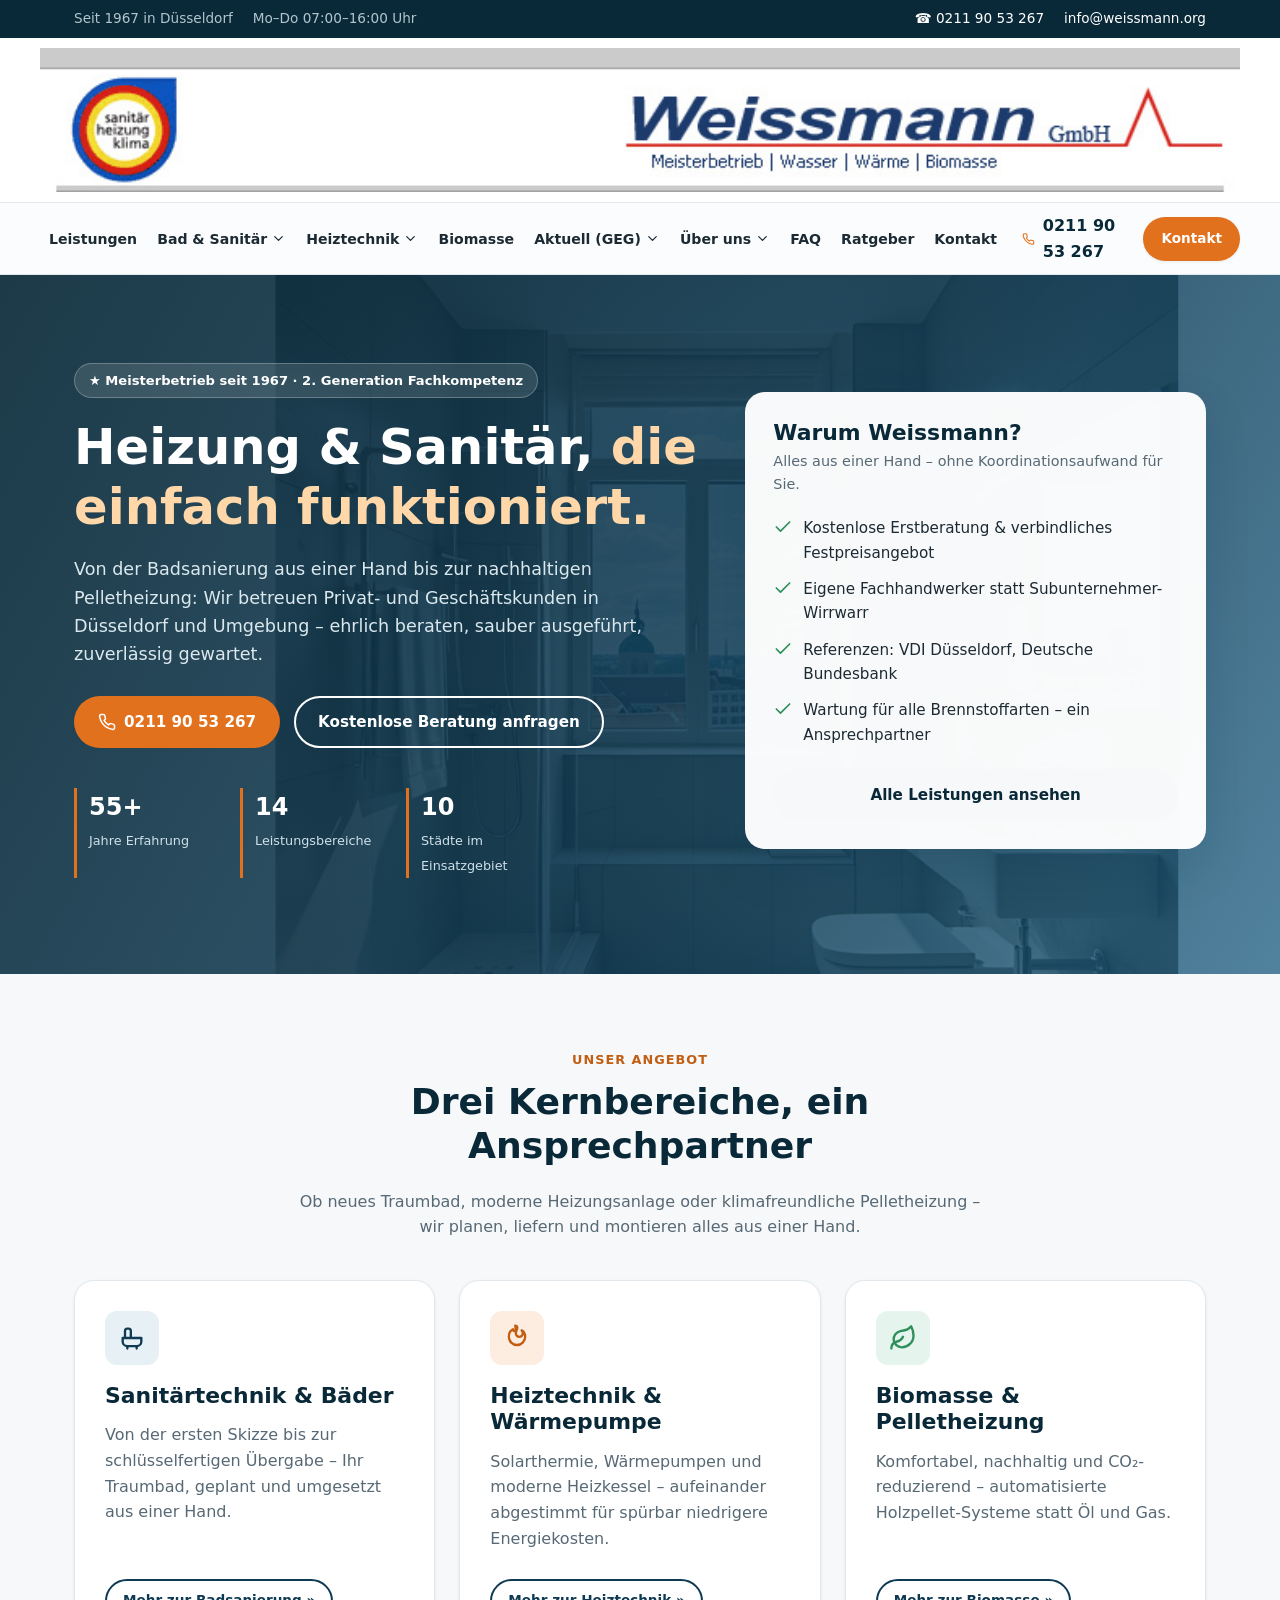
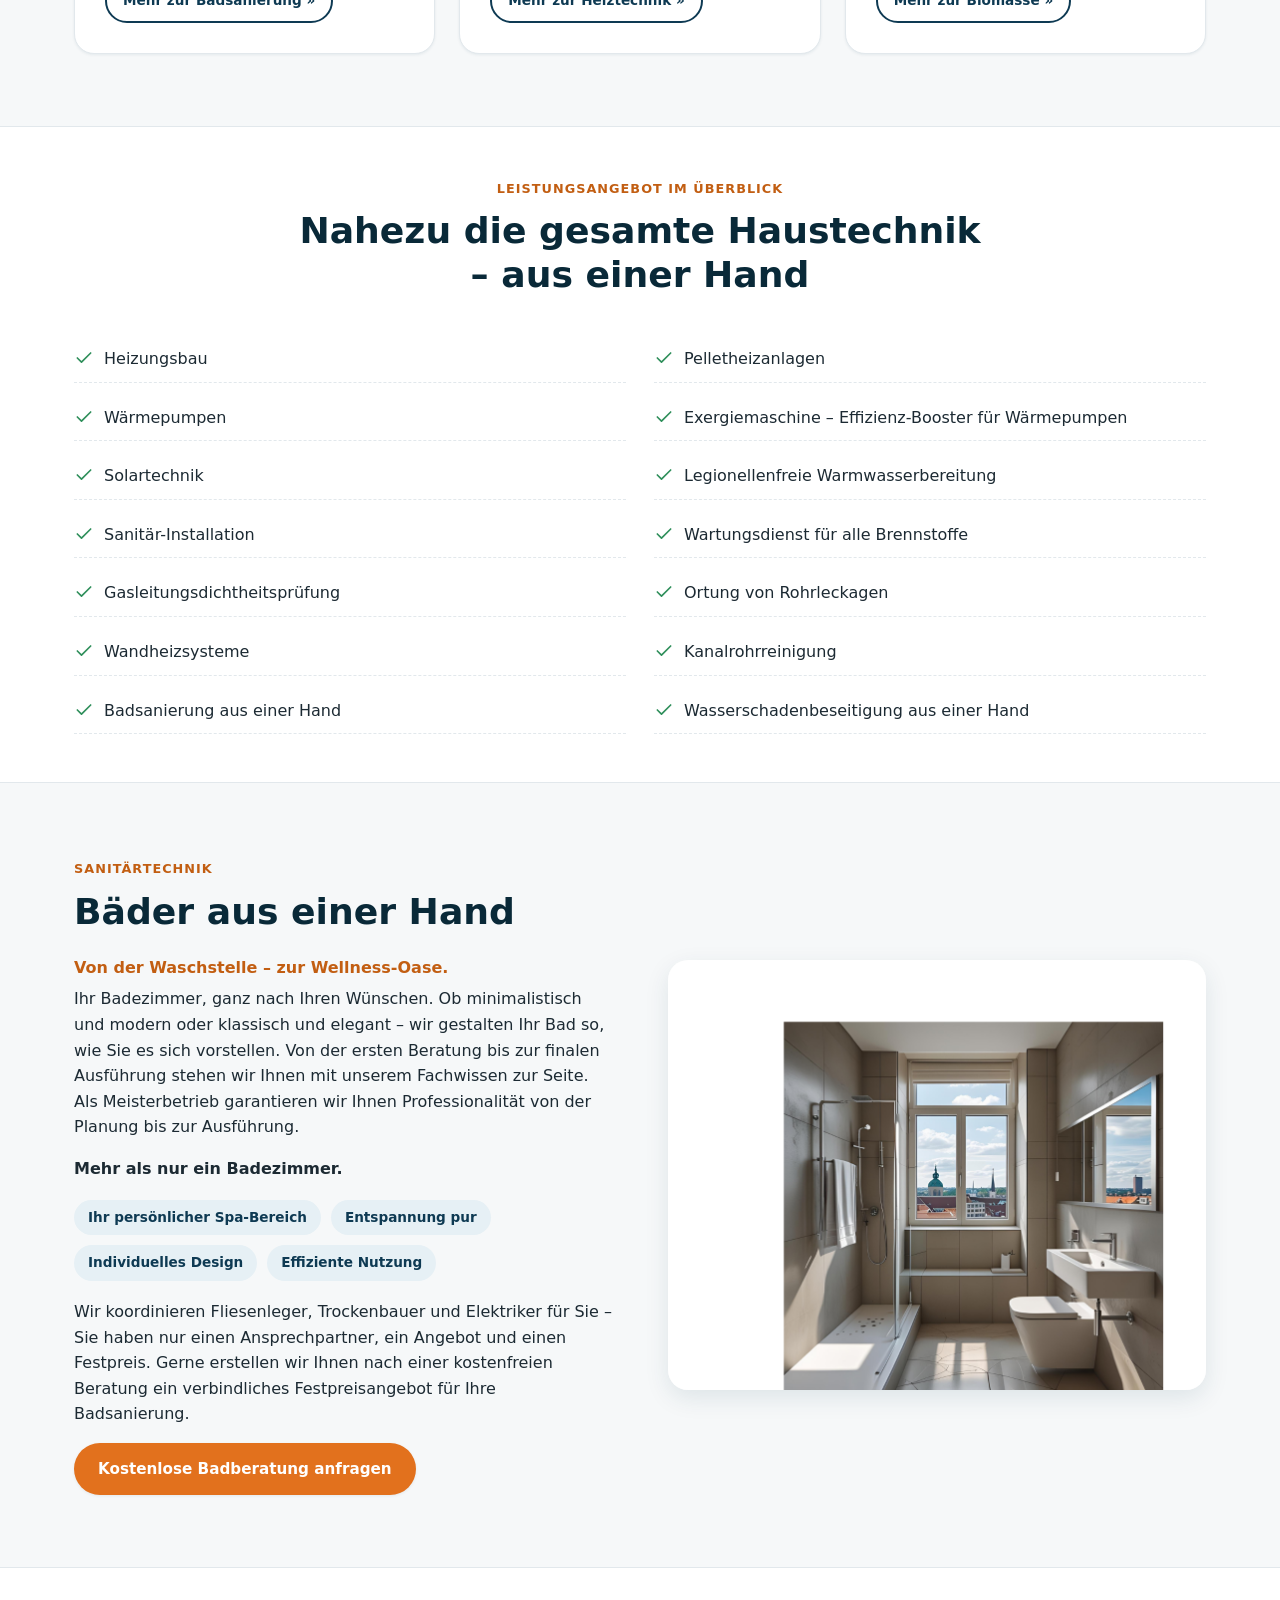
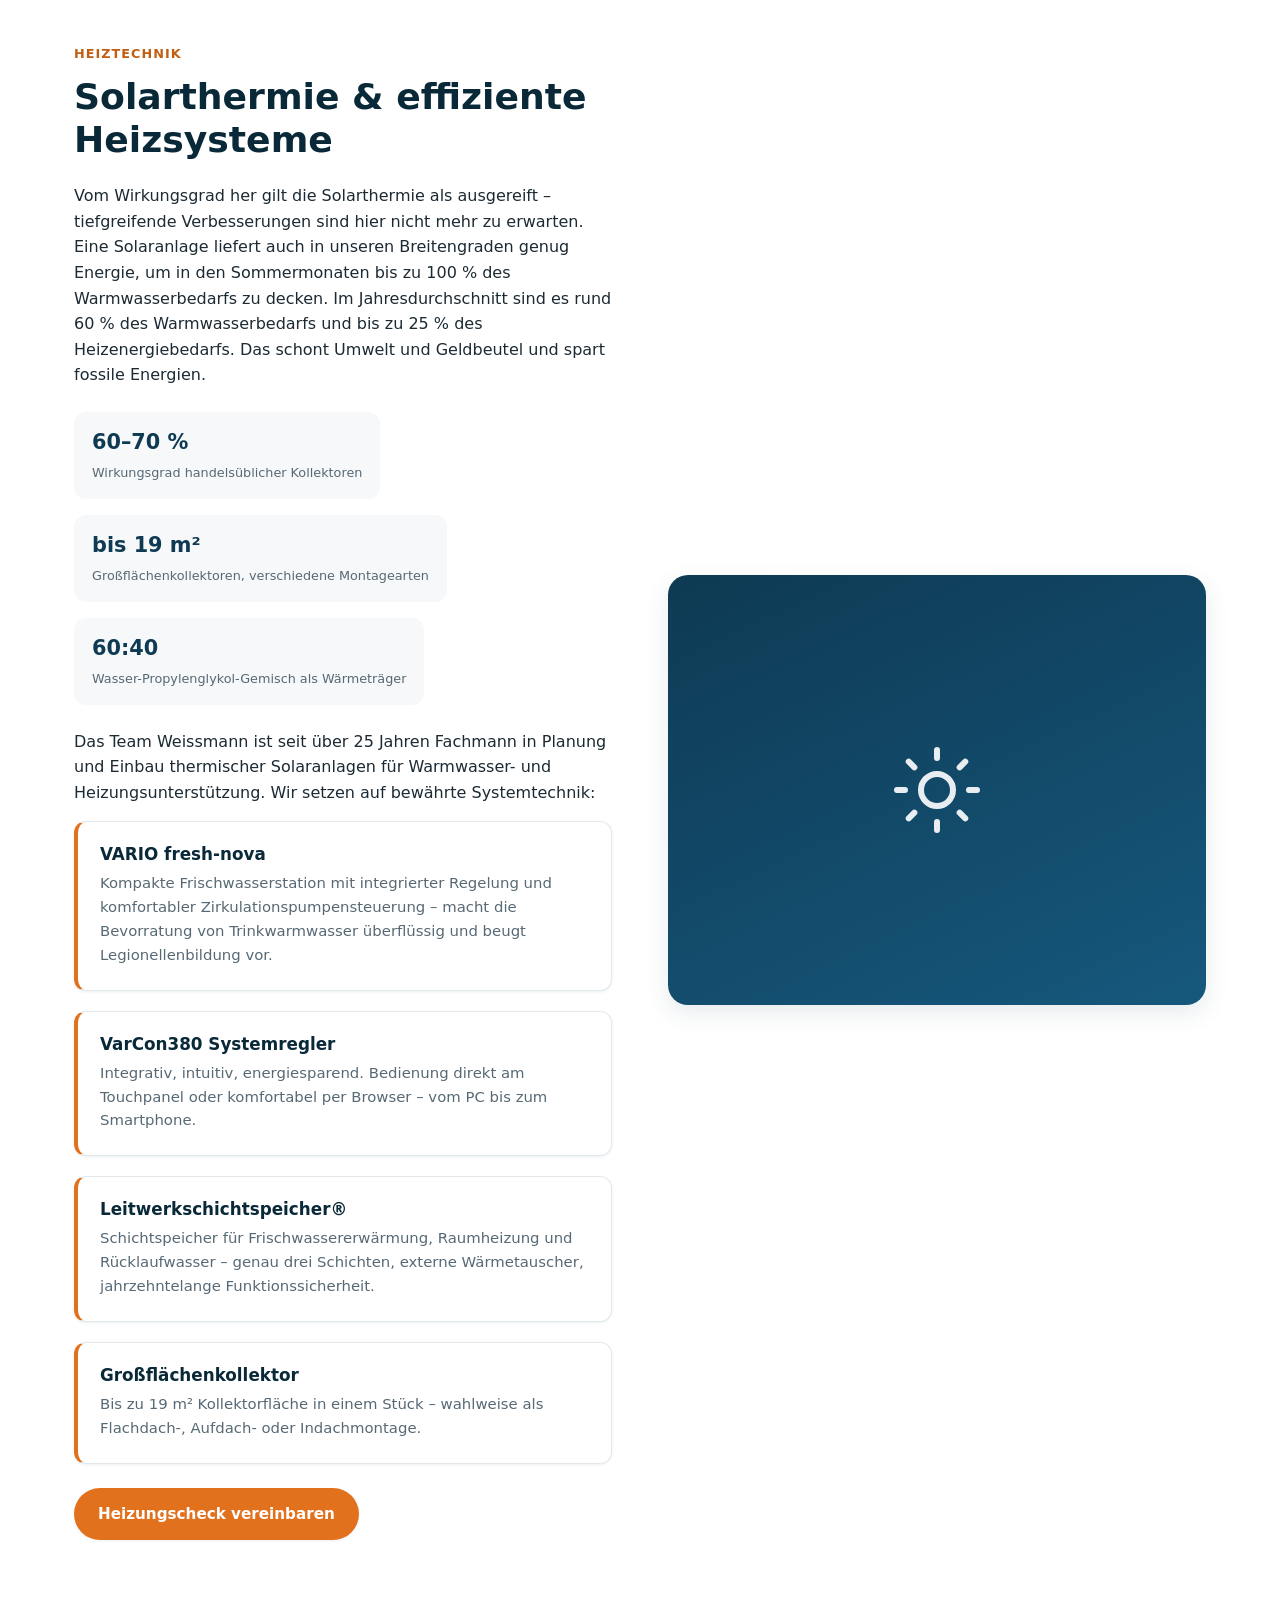
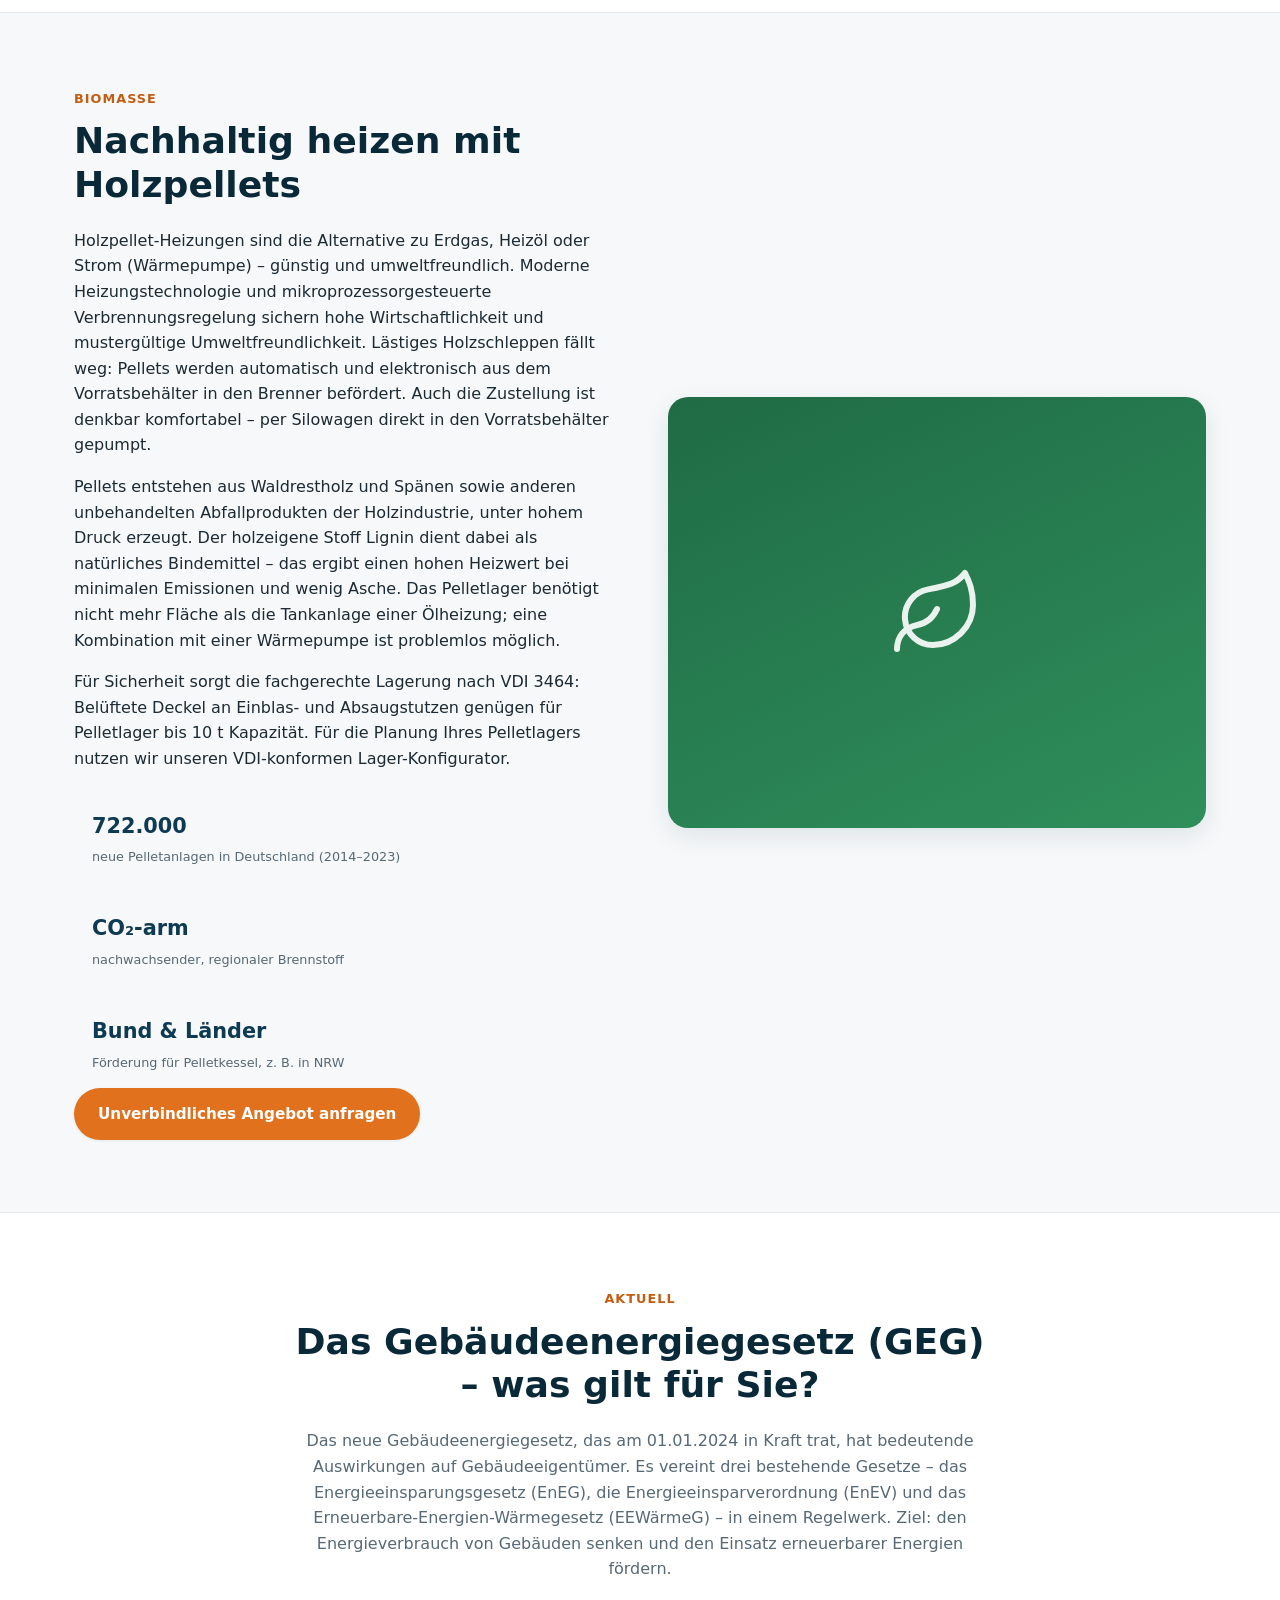
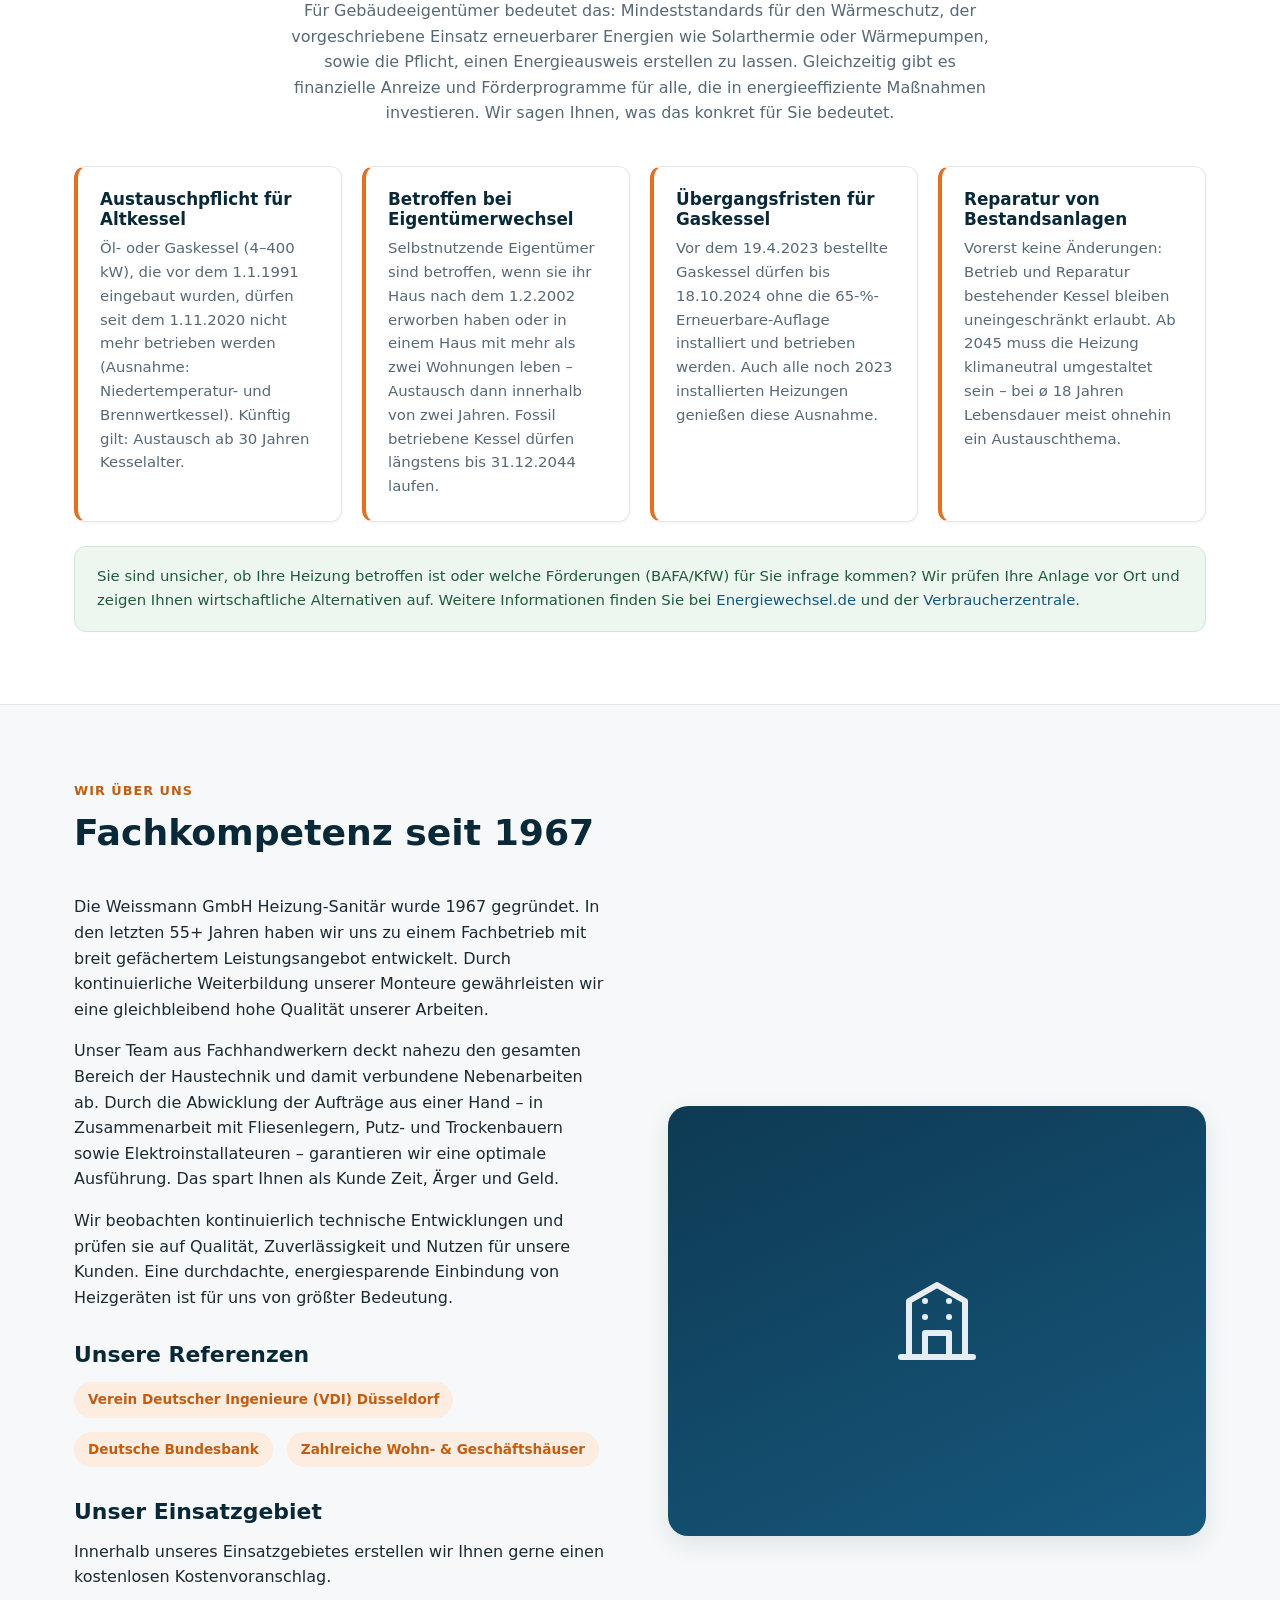
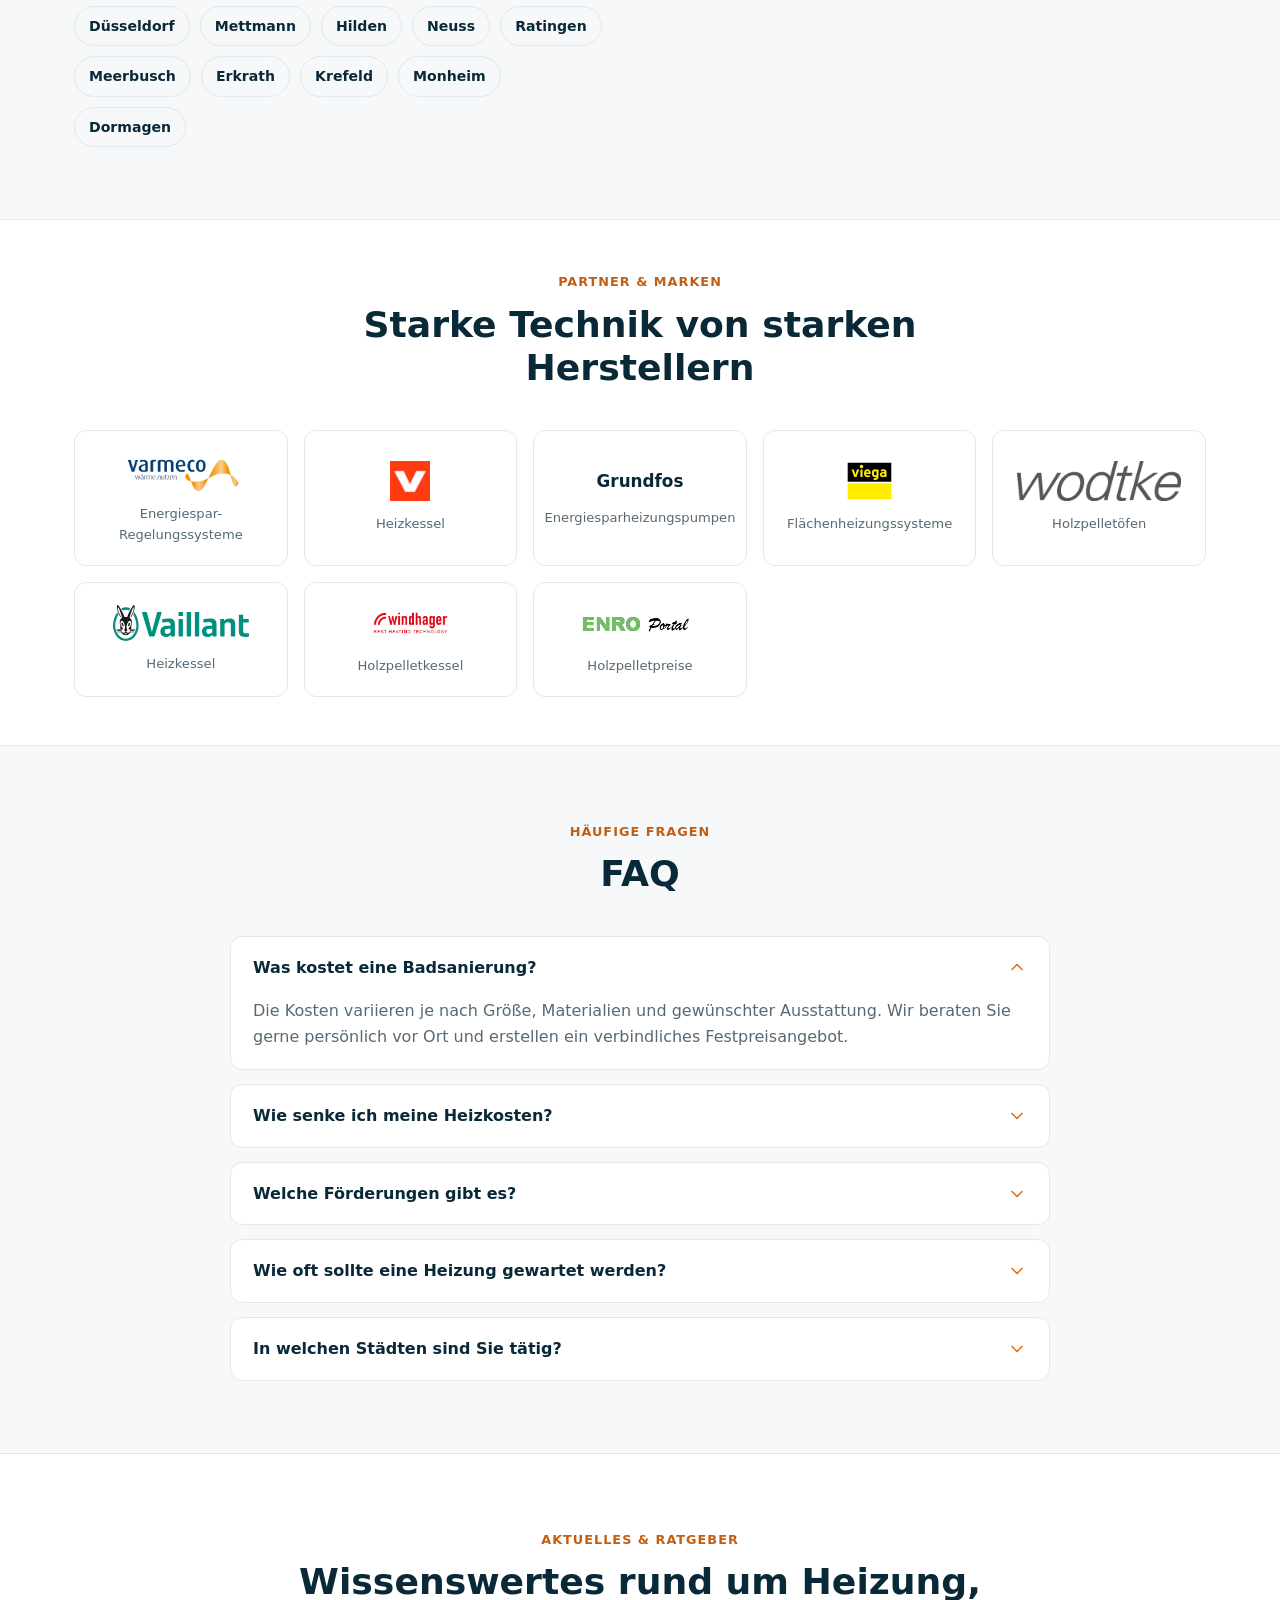
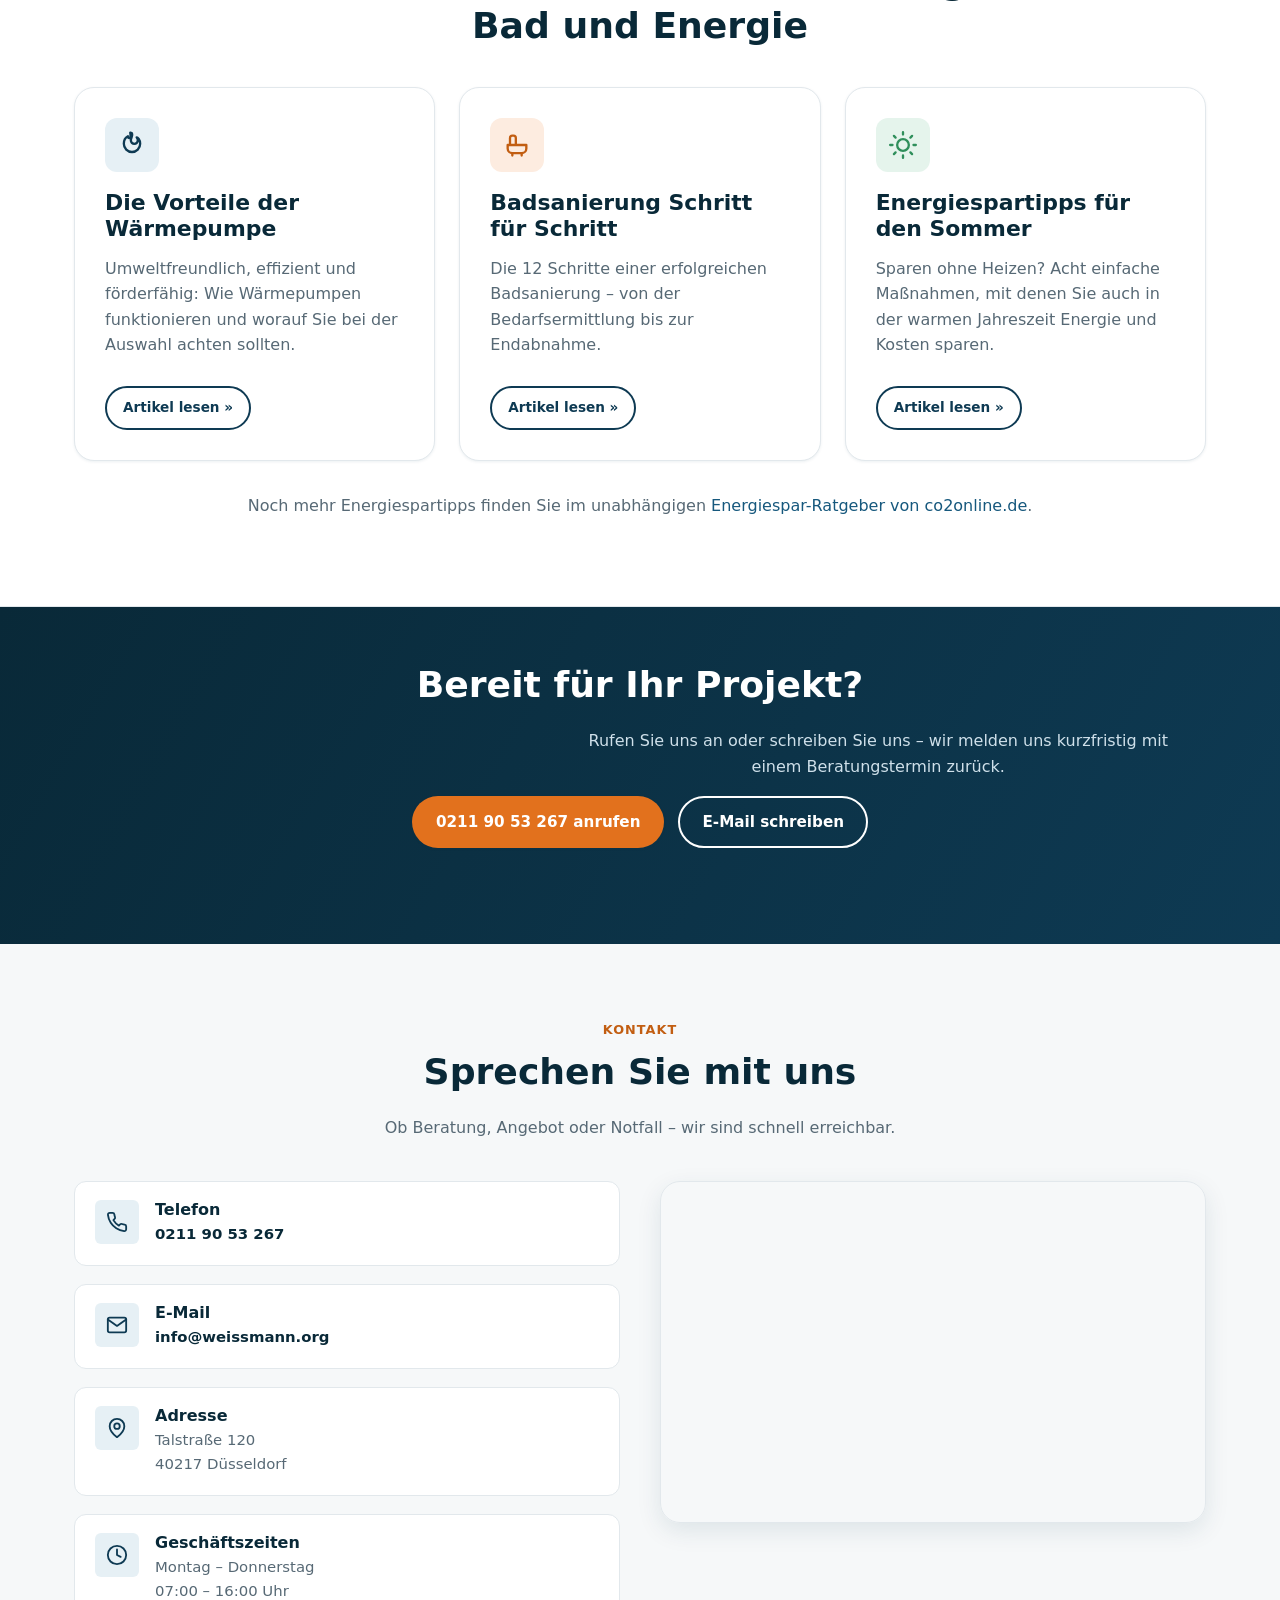
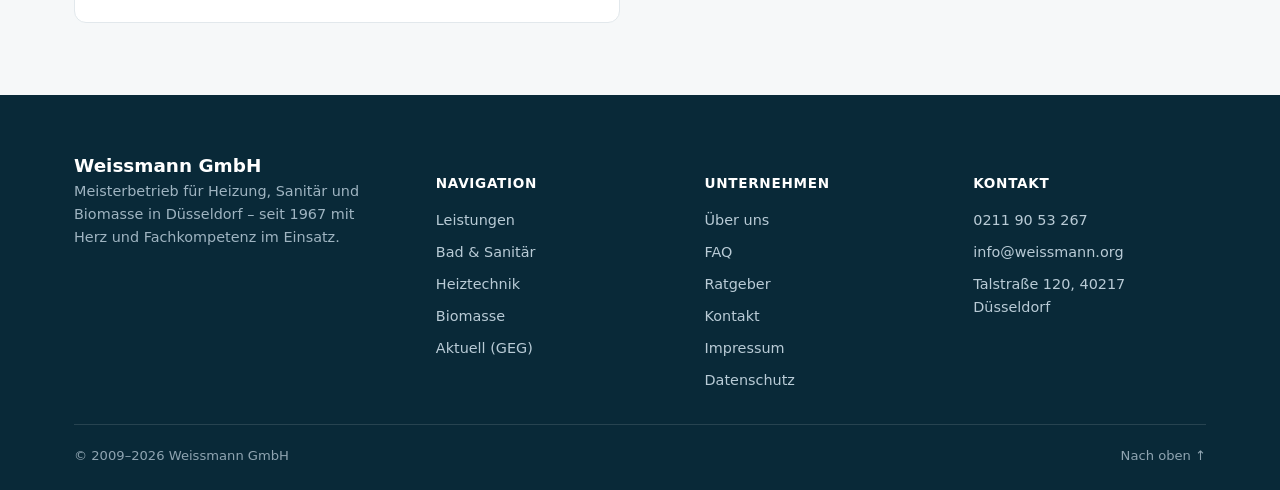
==== index.html @ b6420023 "Initial commit: modernized Weissmann GmbH website Rebuilt site with responsive design, dropdown navi" ====
<!DOCTYPE html>
<html lang="de">
<head>
<meta charset="UTF-8" />
<meta name="viewport" content="width=device-width, initial-scale=1.0" />
<title>Weissmann GmbH – Heizung, Sanitär & Biomasse in Düsseldorf | seit 1967</title>
<meta name="description" content="Weissmann GmbH: Meisterbetrieb für Heizungstechnik, Badsanierung und Pelletheizungen in Düsseldorf, Mettmann, Hilden, Neuss, Ratingen und Meerbusch. Seit 1967 – Festpreise, kostenlose Beratung." />
<meta name="keywords" content="Badsanierung, Sanitär, Heizung, Holzpellet, Wärmepumpe, Wartung, Düsseldorf, Mettmann, Neuss, Ratingen, Hilden, Meerbusch" />
<meta name="robots" content="index, follow" />
<link rel="canonical" href="https://www.weissmann-gmbh.de/" />
<link rel="icon" href="images/favicon.svg" type="image/svg+xml" />
<link rel="stylesheet" href="css/style.css" />

<meta property="og:type" content="website" />
<meta property="og:title" content="Weissmann GmbH – Heizung, Sanitär & Biomasse in Düsseldorf" />
<meta property="og:description" content="Meisterbetrieb für Heizung, Sanitär und Pelletheizungen. Seit 1967 in Düsseldorf und Umgebung." />

<script type="application/ld+json">
{
  "@context": "https://schema.org",
  "@type": "HVACBusiness",
  "name": "Weissmann GmbH",
  "image": "https://www.weissmann-gmbh.de/images/bad-dusche.png",
  "telephone": "+49-211-9053267",
  "email": "info@weissmann.org",
  "foundingDate": "1967",
  "address": {
    "@type": "PostalAddress",
    "streetAddress": "Talstraße 120",
    "postalCode": "40217",
    "addressLocality": "Düsseldorf",
    "addressCountry": "DE"
  },
  "areaServed": ["Düsseldorf", "Mettmann", "Hilden", "Neuss", "Ratingen", "Meerbusch", "Erkrath", "Krefeld", "Monheim", "Dormagen"],
  "openingHoursSpecification": {
    "@type": "OpeningHoursSpecification",
    "dayOfWeek": ["Monday", "Tuesday", "Wednesday", "Thursday"],
    "opens": "07:00",
    "closes": "16:00"
  },
  "url": "https://www.weissmann-gmbh.de/"
}
</script>
</head>
<body>
<a class="skip-link" href="#main-content">Zum Inhalt springen</a>

<!-- Top utility bar -->
<div class="topbar">
  <div class="container">
    <div class="topbar__links">
      <span>Seit 1967 in Düsseldorf</span>
      <span>Mo–Do 07:00–16:00 Uhr</span>
    </div>
    <div class="topbar__links">
      <a href="tel:+492119053267">☎ 0211 90 53 267</a>
      <a href="mailto:info@weissmann.org">info@weissmann.org</a>
    </div>
  </div>
</div>

<!-- Header -->
<div class="site-header-wrap">
  <header class="site-header">
    <div class="container site-header__logo-row">
      <a href="#main-content" class="brand" aria-label="Weissmann GmbH – Startseite">
        <img class="brand__logo" src="images/logo-original.jpg" width="739" height="89" alt="Weissmann GmbH – Meisterbetrieb | Wasser | Wärme | Biomasse" />
      </a>
    </div>
  </header>

  <div class="subnav">
    <div class="container subnav__inner">
      <nav class="main-nav" id="mainNav" aria-label="Hauptnavigation">
        <div class="main-nav__close">
          <button type="button" id="navClose" aria-label="Menü schließen">
            <svg viewBox="0 0 24 24" fill="none" stroke="currentColor" stroke-width="2" stroke-linecap="round"><path d="M18 6 6 18M6 6l12 12"/></svg>
          </button>
        </div>
        <ul>
          <li><a href="#leistungen">Leistungen</a></li>

          <li class="has-dropdown">
            <button type="button" class="nav-parent" aria-expanded="false">
              Bad &amp; Sanitär
              <svg viewBox="0 0 24 24" fill="none" stroke="currentColor" stroke-width="2" stroke-linecap="round" stroke-linejoin="round"><path d="m6 9 6 6 6-6"/></svg>
            </button>
            <ul class="dropdown">
              <li><a href="#bad">Bäder aus einer Hand</a></li>
              <li><a href="ratgeber-badsanierung.html">Anleitung Sanierung</a></li>
              <li><a href="ratgeber-trinkwasserguete.html">Trinkwassergüte</a></li>
              <li><a href="ratgeber-frischwassertechnik.html">Frischwassertechnik</a></li>
            </ul>
          </li>

          <li class="has-dropdown">
            <button type="button" class="nav-parent" aria-expanded="false">
              Heiztechnik
              <svg viewBox="0 0 24 24" fill="none" stroke="currentColor" stroke-width="2" stroke-linecap="round" stroke-linejoin="round"><path d="m6 9 6 6 6-6"/></svg>
            </button>
            <ul class="dropdown">
              <li><a href="#heiztechnik">Solarthermie &amp; Heizsysteme</a></li>
              <li><a href="ratgeber-technikinformation.html">Technikinformation</a></li>
              <li><a href="ratgeber-brennwert.html">Brennwert</a></li>
              <li><a href="ratgeber-waermepumpe.html">Wärmepumpe</a></li>
              <li><a href="ratgeber-exergiemaschine.html">Exergiemaschine</a></li>
              <li><a href="ratgeber-energiesparinfos.html">Energiespar-Informationen</a></li>
              <li><a href="ratgeber-sommer.html">Sparen im Sommer</a></li>
              <li><a href="ratgeber-referenzanlagen.html">Referenzanlagen</a></li>
              <li><a href="ratgeber-wartung.html">Wartung</a></li>
              <li><a href="ratgeber-raumregelung.html">Raum-Regelung</a></li>
            </ul>
          </li>

          <li><a href="#biomasse">Biomasse</a></li>

          <li class="has-dropdown">
            <button type="button" class="nav-parent" aria-expanded="false">
              Aktuell (GEG)
              <svg viewBox="0 0 24 24" fill="none" stroke="currentColor" stroke-width="2" stroke-linecap="round" stroke-linejoin="round"><path d="m6 9 6 6 6-6"/></svg>
            </button>
            <ul class="dropdown">
              <li><a href="#aktuell">Gebäudeenergiegesetz</a></li>
              <li><a href="ratgeber-sommer.html">Energiesparen im Sommer</a></li>
            </ul>
          </li>

          <li class="has-dropdown">
            <button type="button" class="nav-parent" aria-expanded="false">
              Über uns
              <svg viewBox="0 0 24 24" fill="none" stroke="currentColor" stroke-width="2" stroke-linecap="round" stroke-linejoin="round"><path d="m6 9 6 6 6-6"/></svg>
            </button>
            <ul class="dropdown">
              <li><a href="#ueber-uns">Unsere Firmenhistorie</a></li>
              <li><a href="#einsatzgebiet">Einsatzgebiet</a></li>
            </ul>
          </li>

          <li><a href="#faq">FAQ</a></li>
          <li><a href="#ratgeber">Ratgeber</a></li>
          <li><a href="#kontakt">Kontakt</a></li>
        </ul>
        <div class="main-nav__cta">
          <a href="tel:+492119053267" class="btn btn--accent btn--block">Jetzt anrufen</a>
          <a href="#kontakt" class="btn btn--outline btn--block">Kontakt aufnehmen</a>
        </div>
      </nav>

      <div class="header-actions">
        <a class="header-phone" href="tel:+492119053267">
          <svg viewBox="0 0 24 24" fill="none" stroke="currentColor" stroke-width="2" stroke-linecap="round" stroke-linejoin="round"><path d="M22 16.92v3a2 2 0 0 1-2.18 2 19.79 19.79 0 0 1-8.63-3.07 19.5 19.5 0 0 1-6-6 19.79 19.79 0 0 1-3.07-8.67A2 2 0 0 1 4.11 2h3a2 2 0 0 1 2 1.72c.127.96.362 1.903.7 2.81a2 2 0 0 1-.45 2.11L8.09 9.91a16 16 0 0 0 6 6l1.27-1.27a2 2 0 0 1 2.11-.45c.907.338 1.85.573 2.81.7A2 2 0 0 1 22 16.92z"/></svg>
          <span>0211 90 53 267</span>
        </a>
        <a href="#kontakt" class="btn btn--accent btn--sm">Kontakt</a>
        <button class="nav-toggle" id="navToggle" aria-label="Menü öffnen" aria-expanded="false" aria-controls="mainNav">
          <svg viewBox="0 0 24 24" fill="none" stroke="currentColor" stroke-width="2" stroke-linecap="round"><path d="M3 6h18M3 12h18M3 18h18"/></svg>
        </button>
      </div>
    </div>
  </div>
</div>

<div class="nav-scrim" id="navScrim"></div>

<main id="main-content">

  <!-- HERO -->
  <section class="hero">
    <div class="container">
      <div>
        <span class="hero__badge">★ Meisterbetrieb seit 1967 · 2. Generation Fachkompetenz</span>
        <h1>Heizung &amp; Sanitär, <span>die einfach funktioniert.</span></h1>
        <p class="lead">Von der Badsanierung aus einer Hand bis zur nachhaltigen Pelletheizung: Wir betreuen Privat- und Geschäftskunden in Düsseldorf und Umgebung – ehrlich beraten, sauber ausgeführt, zuverlässig gewartet.</p>
        <div class="hero__actions">
          <a href="tel:+492119053267" class="btn btn--accent">
            <svg viewBox="0 0 24 24" fill="none" stroke="currentColor" stroke-width="2" stroke-linecap="round" stroke-linejoin="round"><path d="M22 16.92v3a2 2 0 0 1-2.18 2 19.79 19.79 0 0 1-8.63-3.07 19.5 19.5 0 0 1-6-6 19.79 19.79 0 0 1-3.07-8.67A2 2 0 0 1 4.11 2h3a2 2 0 0 1 2 1.72c.127.96.362 1.903.7 2.81a2 2 0 0 1-.45 2.11L8.09 9.91a16 16 0 0 0 6 6l1.27-1.27a2 2 0 0 1 2.11-.45c.907.338 1.85.573 2.81.7A2 2 0 0 1 22 16.92z"/></svg>
            0211 90 53 267
          </a>
          <a href="#kontakt" class="btn btn--outline" style="border-color:#fff;color:#fff;">Kostenlose Beratung anfragen</a>
        </div>
        <div class="hero__stats">
          <div><strong>55+</strong><span>Jahre Erfahrung</span></div>
          <div><strong>14</strong><span>Leistungsbereiche</span></div>
          <div><strong>10</strong><span>Städte im Einsatzgebiet</span></div>
        </div>
      </div>

      <div class="hero__card">
        <h3>Warum Weissmann?</h3>
        <p class="muted">Alles aus einer Hand – ohne Koordinationsaufwand für Sie.</p>
        <ul>
          <li>
            <svg viewBox="0 0 24 24" fill="none" stroke="currentColor" stroke-width="2" stroke-linecap="round" stroke-linejoin="round"><path d="M20 6 9 17l-5-5"/></svg>
            Kostenlose Erstberatung &amp; verbindliches Festpreisangebot
          </li>
          <li>
            <svg viewBox="0 0 24 24" fill="none" stroke="currentColor" stroke-width="2" stroke-linecap="round" stroke-linejoin="round"><path d="M20 6 9 17l-5-5"/></svg>
            Eigene Fachhandwerker statt Subunternehmer-Wirrwarr
          </li>
          <li>
            <svg viewBox="0 0 24 24" fill="none" stroke="currentColor" stroke-width="2" stroke-linecap="round" stroke-linejoin="round"><path d="M20 6 9 17l-5-5"/></svg>
            Referenzen: VDI Düsseldorf, Deutsche Bundesbank
          </li>
          <li>
            <svg viewBox="0 0 24 24" fill="none" stroke="currentColor" stroke-width="2" stroke-linecap="round" stroke-linejoin="round"><path d="M20 6 9 17l-5-5"/></svg>
            Wartung für alle Brennstoffarten – ein Ansprechpartner
          </li>
        </ul>
        <a href="#leistungen" class="btn btn--ghost btn--block">Alle Leistungen ansehen</a>
      </div>
    </div>
  </section>

  <!-- LEISTUNGEN -->
  <section id="leistungen" class="section">
    <div class="container">
      <div class="section-head center">
        <span class="eyebrow">Unser Angebot</span>
        <h2>Drei Kernbereiche, ein Ansprechpartner</h2>
        <p>Ob neues Traumbad, moderne Heizungsanlage oder klimafreundliche Pelletheizung – wir planen, liefern und montieren alles aus einer Hand.</p>
      </div>

      <div class="cards-3">
        <article class="service-card blue">
          <div class="service-card__icon">
            <svg viewBox="0 0 24 24" fill="none" stroke="currentColor" stroke-width="2" stroke-linecap="round" stroke-linejoin="round"><path d="M4 12h16M6 12V6a2 2 0 0 1 2-2h1a2 2 0 0 1 2 2v6M4 12v3a4 4 0 0 0 4 4h8a4 4 0 0 0 4-4v-3"/><path d="M8 19v2M16 19v2"/></svg>
          </div>
          <h3>Sanitärtechnik &amp; Bäder</h3>
          <p>Von der ersten Skizze bis zur schlüsselfertigen Übergabe – Ihr Traumbad, geplant und umgesetzt aus einer Hand.</p>
          <a href="#bad" class="btn btn--outline btn--sm">Mehr zur Badsanierung »</a>
        </article>

        <article class="service-card orange">
          <div class="service-card__icon">
            <svg viewBox="0 0 24 24" fill="none" stroke="currentColor" stroke-width="2" stroke-linecap="round" stroke-linejoin="round"><path d="M12 2c1 2.5-1 3.5-1 6a3 3 0 0 0 6 0c0-1-.5-2-1-2.5.8 0 3 1.5 3 5.5a7 7 0 1 1-14 0c0-4 2.5-6 3.5-6.5-.3.8 0 1.5 1 1.5 1.5 0 1.5-2 1-4.5.6.1 1.1.3 1.5.5z"/></svg>
          </div>
          <h3>Heiztechnik &amp; Wärmepumpe</h3>
          <p>Solarthermie, Wärmepumpen und moderne Heizkessel – aufeinander abgestimmt für spürbar niedrigere Energiekosten.</p>
          <a href="#heiztechnik" class="btn btn--outline btn--sm">Mehr zur Heiztechnik »</a>
        </article>

        <article class="service-card green">
          <div class="service-card__icon">
            <svg viewBox="0 0 24 24" fill="none" stroke="currentColor" stroke-width="2" stroke-linecap="round" stroke-linejoin="round"><path d="M11 20A7 7 0 0 1 9.8 6.1C15.5 5 17 4.48 19 2c1 2 2 4.18 2 8 0 5.5-4.78 10-10 10Z"/><path d="M2 21c0-3 1.85-5.36 5.08-6C9.5 14.52 11 13.24 12 11"/></svg>
          </div>
          <h3>Biomasse &amp; Pelletheizung</h3>
          <p>Komfortabel, nachhaltig und CO₂-reduzierend – automatisierte Holzpellet-Systeme statt Öl und Gas.</p>
          <a href="#biomasse" class="btn btn--outline btn--sm">Mehr zur Biomasse »</a>
        </article>
      </div>
    </div>
  </section>

  <!-- LEISTUNGSANGEBOT LISTE -->
  <section class="section section--muted section--tight">
    <div class="container">
      <div class="section-head center">
        <span class="eyebrow">Leistungsangebot im Überblick</span>
        <h2>Nahezu die gesamte Haustechnik – aus einer Hand</h2>
      </div>
      <ul class="checklist">
        <li><svg viewBox="0 0 24 24" fill="none" stroke="currentColor" stroke-width="2" stroke-linecap="round" stroke-linejoin="round"><path d="M20 6 9 17l-5-5"/></svg>Heizungsbau</li>
        <li><svg viewBox="0 0 24 24" fill="none" stroke="currentColor" stroke-width="2" stroke-linecap="round" stroke-linejoin="round"><path d="M20 6 9 17l-5-5"/></svg>Pelletheizanlagen</li>
        <li><svg viewBox="0 0 24 24" fill="none" stroke="currentColor" stroke-width="2" stroke-linecap="round" stroke-linejoin="round"><path d="M20 6 9 17l-5-5"/></svg>Wärmepumpen</li>
        <li><svg viewBox="0 0 24 24" fill="none" stroke="currentColor" stroke-width="2" stroke-linecap="round" stroke-linejoin="round"><path d="M20 6 9 17l-5-5"/></svg>Exergiemaschine – Effizienz-Booster für Wärmepumpen</li>
        <li><svg viewBox="0 0 24 24" fill="none" stroke="currentColor" stroke-width="2" stroke-linecap="round" stroke-linejoin="round"><path d="M20 6 9 17l-5-5"/></svg>Solartechnik</li>
        <li><svg viewBox="0 0 24 24" fill="none" stroke="currentColor" stroke-width="2" stroke-linecap="round" stroke-linejoin="round"><path d="M20 6 9 17l-5-5"/></svg>Legionellenfreie Warmwasserbereitung</li>
        <li><svg viewBox="0 0 24 24" fill="none" stroke="currentColor" stroke-width="2" stroke-linecap="round" stroke-linejoin="round"><path d="M20 6 9 17l-5-5"/></svg>Sanitär-Installation</li>
        <li><svg viewBox="0 0 24 24" fill="none" stroke="currentColor" stroke-width="2" stroke-linecap="round" stroke-linejoin="round"><path d="M20 6 9 17l-5-5"/></svg>Wartungsdienst für alle Brennstoffe</li>
        <li><svg viewBox="0 0 24 24" fill="none" stroke="currentColor" stroke-width="2" stroke-linecap="round" stroke-linejoin="round"><path d="M20 6 9 17l-5-5"/></svg>Gasleitungsdichtheitsprüfung</li>
        <li><svg viewBox="0 0 24 24" fill="none" stroke="currentColor" stroke-width="2" stroke-linecap="round" stroke-linejoin="round"><path d="M20 6 9 17l-5-5"/></svg>Ortung von Rohrleckagen</li>
        <li><svg viewBox="0 0 24 24" fill="none" stroke="currentColor" stroke-width="2" stroke-linecap="round" stroke-linejoin="round"><path d="M20 6 9 17l-5-5"/></svg>Wandheizsysteme</li>
        <li><svg viewBox="0 0 24 24" fill="none" stroke="currentColor" stroke-width="2" stroke-linecap="round" stroke-linejoin="round"><path d="M20 6 9 17l-5-5"/></svg>Kanalrohrreinigung</li>
        <li><svg viewBox="0 0 24 24" fill="none" stroke="currentColor" stroke-width="2" stroke-linecap="round" stroke-linejoin="round"><path d="M20 6 9 17l-5-5"/></svg>Badsanierung aus einer Hand</li>
        <li><svg viewBox="0 0 24 24" fill="none" stroke="currentColor" stroke-width="2" stroke-linecap="round" stroke-linejoin="round"><path d="M20 6 9 17l-5-5"/></svg>Wasserschadenbeseitigung aus einer Hand</li>
      </ul>
    </div>
  </section>

  <!-- BAD -->
  <section id="bad" class="section">
    <div class="container">
      <div class="split">
        <div>
          <span class="eyebrow">Sanitärtechnik</span>
          <h2>Bäder aus einer Hand</h2>
          <p style="color:var(--color-accent-dark); font-weight:700; margin-bottom:6px;">Von der Waschstelle – zur Wellness-Oase.</p>
          <p>Ihr Badezimmer, ganz nach Ihren Wünschen. Ob minimalistisch und modern oder klassisch und elegant – wir gestalten Ihr Bad so, wie Sie es sich vorstellen. Von der ersten Beratung bis zur finalen Ausführung stehen wir Ihnen mit unserem Fachwissen zur Seite. Als Meisterbetrieb garantieren wir Ihnen Professionalität von der Planung bis zur Ausführung.</p>
          <p><strong>Mehr als nur ein Badezimmer.</strong></p>
          <div class="tag-list">
            <span class="tag">Ihr persönlicher Spa-Bereich</span>
            <span class="tag">Entspannung pur</span>
            <span class="tag">Individuelles Design</span>
            <span class="tag">Effiziente Nutzung</span>
          </div>
          <p>Wir koordinieren Fliesenleger, Trockenbauer und Elektriker für Sie – Sie haben nur einen Ansprechpartner, ein Angebot und einen Festpreis. Gerne erstellen wir Ihnen nach einer kostenfreien Beratung ein verbindliches Festpreisangebot für Ihre Badsanierung.</p>
          <a href="#kontakt" class="btn btn--accent">Kostenlose Badberatung anfragen</a>
        </div>
        <div class="split__media">
          <img src="images/bad-dusche.png" alt="Modernes, barrierefreies Badezimmer mit bodengleicher Dusche und großem Fenster" loading="lazy" />
        </div>
      </div>
    </div>
  </section>

  <!-- HEIZTECHNIK -->
  <section id="heiztechnik" class="section section--muted">
    <div class="container">
      <div class="split reverse">
        <div>
          <span class="eyebrow">Heiztechnik</span>
          <h2>Solarthermie &amp; effiziente Heizsysteme</h2>
          <p>Vom Wirkungsgrad her gilt die Solarthermie als ausgereift – tiefgreifende Verbesserungen sind hier nicht mehr zu erwarten. Eine Solaranlage liefert auch in unseren Breitengraden genug Energie, um in den Sommermonaten bis zu 100&nbsp;% des Warmwasserbedarfs zu decken. Im Jahresdurchschnitt sind es rund 60&nbsp;% des Warmwasserbedarfs und bis zu 25&nbsp;% des Heizenergiebedarfs. Das schont Umwelt und Geldbeutel und spart fossile Energien.</p>
          <div class="fact-row">
            <div class="fact"><strong>60–70 %</strong><span>Wirkungsgrad handelsüblicher Kollektoren</span></div>
            <div class="fact"><strong>bis 19 m²</strong><span>Großflächenkollektoren, verschiedene Montagearten</span></div>
            <div class="fact"><strong>60:40</strong><span>Wasser-Propylenglykol-Gemisch als Wärmeträger</span></div>
          </div>

          <p style="margin-top:24px;">Das Team Weissmann ist seit über 25 Jahren Fachmann in Planung und Einbau thermischer Solaranlagen für Warmwasser- und Heizungsunterstützung. Wir setzen auf bewährte Systemtechnik:</p>
          <div class="geg-grid" style="margin-top:8px;">
            <div class="geg-card">
              <h4>VARIO fresh-nova</h4>
              <p>Kompakte Frischwasserstation mit integrierter Regelung und komfortabler Zirkulationspumpensteuerung – macht die Bevorratung von Trinkwarmwasser überflüssig und beugt Legionellenbildung vor.</p>
            </div>
            <div class="geg-card">
              <h4>VarCon380 Systemregler</h4>
              <p>Integrativ, intuitiv, energiesparend. Bedienung direkt am Touchpanel oder komfortabel per Browser – vom PC bis zum Smartphone.</p>
            </div>
            <div class="geg-card">
              <h4>Leitwerkschichtspeicher®</h4>
              <p>Schichtspeicher für Frischwassererwärmung, Raumheizung und Rücklaufwasser – genau drei Schichten, externe Wärmetauscher, jahrzehntelange Funktionssicherheit.</p>
            </div>
            <div class="geg-card">
              <h4>Großflächenkollektor</h4>
              <p>Bis zu 19&nbsp;m² Kollektorfläche in einem Stück – wahlweise als Flachdach-, Aufdach- oder Indachmontage.</p>
            </div>
          </div>
          <a href="#kontakt" class="btn btn--accent" style="margin-top:24px;">Heizungscheck vereinbaren</a>
        </div>
        <div class="split__media split__media--placeholder grad-blue" aria-hidden="true">
          <svg viewBox="0 0 24 24" fill="none" stroke="#fff" stroke-width="1.5" stroke-linecap="round" stroke-linejoin="round"><circle cx="12" cy="12" r="4"/><path d="M12 2v2M12 20v2M4.93 4.93l1.41 1.41M17.66 17.66l1.41 1.41M2 12h2M20 12h2M6.34 17.66 4.93 19.07M19.07 4.93l-1.41 1.41"/></svg>
        </div>
      </div>
    </div>
  </section>

  <!-- BIOMASSE -->
  <section id="biomasse" class="section">
    <div class="container">
      <div class="split">
        <div>
          <span class="eyebrow">Biomasse</span>
          <h2>Nachhaltig heizen mit Holzpellets</h2>
          <p>Holzpellet-Heizungen sind die Alternative zu Erdgas, Heizöl oder Strom (Wärmepumpe) – günstig und umweltfreundlich. Moderne Heizungstechnologie und mikroprozessorgesteuerte Verbrennungsregelung sichern hohe Wirtschaftlichkeit und mustergültige Umweltfreundlichkeit. Lästiges Holzschleppen fällt weg: Pellets werden automatisch und elektronisch aus dem Vorratsbehälter in den Brenner befördert. Auch die Zustellung ist denkbar komfortabel – per Silowagen direkt in den Vorratsbehälter gepumpt.</p>
          <p>Pellets entstehen aus Waldrestholz und Spänen sowie anderen unbehandelten Abfallprodukten der Holzindustrie, unter hohem Druck erzeugt. Der holzeigene Stoff Lignin dient dabei als natürliches Bindemittel – das ergibt einen hohen Heizwert bei minimalen Emissionen und wenig Asche. Das Pelletlager benötigt nicht mehr Fläche als die Tankanlage einer Ölheizung; eine Kombination mit einer Wärmepumpe ist problemlos möglich.</p>
          <p>Für Sicherheit sorgt die fachgerechte Lagerung nach VDI 3464: Belüftete Deckel an Einblas- und Absaugstutzen genügen für Pelletlager bis 10&nbsp;t Kapazität. Für die Planung Ihres Pelletlagers nutzen wir unseren VDI-konformen Lager-Konfigurator.</p>
          <div class="fact-row">
            <div class="fact"><strong>722.000</strong><span>neue Pelletanlagen in Deutschland (2014–2023)</span></div>
            <div class="fact"><strong>CO₂-arm</strong><span>nachwachsender, regionaler Brennstoff</span></div>
            <div class="fact"><strong>Bund &amp; Länder</strong><span>Förderung für Pelletkessel, z. B. in NRW</span></div>
          </div>
          <a href="#kontakt" class="btn btn--accent">Unverbindliches Angebot anfragen</a>
        </div>
        <div class="split__media split__media--placeholder grad-green" aria-hidden="true">
          <svg viewBox="0 0 24 24" fill="none" stroke="#fff" stroke-width="1.5" stroke-linecap="round" stroke-linejoin="round"><path d="M11 20A7 7 0 0 1 9.8 6.1C15.5 5 17 4.48 19 2c1 2 2 4.18 2 8 0 5.5-4.78 10-10 10Z"/><path d="M2 21c0-3 1.85-5.36 5.08-6C9.5 14.52 11 13.24 12 11"/></svg>
        </div>
      </div>
    </div>
  </section>

  <!-- AKTUELL / GEG -->
  <section id="aktuell" class="section section--muted">
    <div class="container">
      <div class="section-head center">
        <span class="eyebrow">Aktuell</span>
        <h2>Das Gebäudeenergiegesetz (GEG) – was gilt für Sie?</h2>
        <p>Das neue Gebäudeenergiegesetz, das am 01.01.2024 in Kraft trat, hat bedeutende Auswirkungen auf Gebäudeeigentümer. Es vereint drei bestehende Gesetze – das Energieeinsparungsgesetz (EnEG), die Energieeinsparverordnung (EnEV) und das Erneuerbare-Energien-Wärmegesetz (EEWärmeG) – in einem Regelwerk. Ziel: den Energieverbrauch von Gebäuden senken und den Einsatz erneuerbarer Energien fördern.</p>
        <p>Für Gebäudeeigentümer bedeutet das: Mindeststandards für den Wärmeschutz, der vorgeschriebene Einsatz erneuerbarer Energien wie Solarthermie oder Wärmepumpen, sowie die Pflicht, einen Energieausweis erstellen zu lassen. Gleichzeitig gibt es finanzielle Anreize und Förderprogramme für alle, die in energieeffiziente Maßnahmen investieren. Wir sagen Ihnen, was das konkret für Sie bedeutet.</p>
      </div>

      <div class="geg-grid">
        <div class="geg-card">
          <h4>Austauschpflicht für Altkessel</h4>
          <p>Öl- oder Gaskessel (4–400 kW), die vor dem 1.1.1991 eingebaut wurden, dürfen seit dem 1.11.2020 nicht mehr betrieben werden (Ausnahme: Niedertemperatur- und Brennwertkessel). Künftig gilt: Austausch ab 30 Jahren Kesselalter.</p>
        </div>
        <div class="geg-card">
          <h4>Betroffen bei Eigentümerwechsel</h4>
          <p>Selbstnutzende Eigentümer sind betroffen, wenn sie ihr Haus nach dem 1.2.2002 erworben haben oder in einem Haus mit mehr als zwei Wohnungen leben – Austausch dann innerhalb von zwei Jahren. Fossil betriebene Kessel dürfen längstens bis 31.12.2044 laufen.</p>
        </div>
        <div class="geg-card">
          <h4>Übergangsfristen für Gaskessel</h4>
          <p>Vor dem 19.4.2023 bestellte Gaskessel dürfen bis 18.10.2024 ohne die 65-%-Erneuerbare-Auflage installiert und betrieben werden. Auch alle noch 2023 installierten Heizungen genießen diese Ausnahme.</p>
        </div>
        <div class="geg-card">
          <h4>Reparatur von Bestandsanlagen</h4>
          <p>Vorerst keine Änderungen: Betrieb und Reparatur bestehender Kessel bleiben uneingeschränkt erlaubt. Ab 2045 muss die Heizung klimaneutral umgestaltet sein – bei ø 18 Jahren Lebensdauer meist ohnehin ein Austauschthema.</p>
        </div>
      </div>

      <div class="geg-note">
        Sie sind unsicher, ob Ihre Heizung betroffen ist oder welche Förderungen (BAFA/KfW) für Sie infrage kommen? Wir prüfen Ihre Anlage vor Ort und zeigen Ihnen wirtschaftliche Alternativen auf. Weitere Informationen finden Sie bei
        <a href="https://www.energiewechsel.de" target="_blank" rel="noopener">Energiewechsel.de</a> und der
        <a href="https://www.verbraucherzentrale.de" target="_blank" rel="noopener">Verbraucherzentrale</a>.
      </div>
    </div>
  </section>

  <!-- ÜBER UNS -->
  <section id="ueber-uns" class="section">
    <div class="container">
      <div class="section-head">
        <span class="eyebrow">Wir über uns</span>
        <h2>Fachkompetenz seit 1967</h2>
      </div>
      <div class="split">
        <div>
          <p>Die Weissmann GmbH Heizung-Sanitär wurde 1967 gegründet. In den letzten 55+ Jahren haben wir uns zu einem Fachbetrieb mit breit gefächertem Leistungsangebot entwickelt. Durch kontinuierliche Weiterbildung unserer Monteure gewährleisten wir eine gleichbleibend hohe Qualität unserer Arbeiten.</p>
          <p>Unser Team aus Fachhandwerkern deckt nahezu den gesamten Bereich der Haustechnik und damit verbundene Nebenarbeiten ab. Durch die Abwicklung der Aufträge aus einer Hand – in Zusammenarbeit mit Fliesenlegern, Putz- und Trockenbauern sowie Elektroinstallateuren – garantieren wir eine optimale Ausführung. Das spart Ihnen als Kunde Zeit, Ärger und Geld.</p>
          <p>Wir beobachten kontinuierlich technische Entwicklungen und prüfen sie auf Qualität, Zuverlässigkeit und Nutzen für unsere Kunden. Eine durchdachte, energiesparende Einbindung von Heizgeräten ist für uns von größter Bedeutung.</p>

          <h3 style="margin-top:32px;">Unsere Referenzen</h3>
          <div class="about-refs">
            <span class="tag">Verein Deutscher Ingenieure (VDI) Düsseldorf</span>
            <span class="tag">Deutsche Bundesbank</span>
            <span class="tag">Zahlreiche Wohn- &amp; Geschäftshäuser</span>
          </div>

          <h3 id="einsatzgebiet" style="margin-top:32px; scroll-margin-top:140px;">Unser Einsatzgebiet</h3>
          <p>Innerhalb unseres Einsatzgebietes erstellen wir Ihnen gerne einen kostenlosen Kostenvoranschlag.</p>
          <ul class="area-list">
            <li>Düsseldorf</li><li>Mettmann</li><li>Hilden</li><li>Neuss</li>
            <li>Ratingen</li><li>Meerbusch</li><li>Erkrath</li><li>Krefeld</li>
            <li>Monheim</li><li>Dormagen</li>
          </ul>
        </div>
        <div class="split__media split__media--placeholder grad-blue" aria-hidden="true">
          <svg viewBox="0 0 24 24" fill="none" stroke="#fff" stroke-width="1.5" stroke-linecap="round" stroke-linejoin="round"><path d="M3 21h18M5 21V7l7-4 7 4v14M9 21v-6h6v6M9 11h.01M15 11h.01M9 7h.01M15 7h.01"/></svg>
        </div>
      </div>
    </div>
  </section>

  <!-- PARTNER -->
  <section class="section section--muted section--tight">
    <div class="container">
      <div class="section-head center">
        <span class="eyebrow">Partner &amp; Marken</span>
        <h2>Starke Technik von starken Herstellern</h2>
      </div>
      <div class="partner-grid">
        <a class="partner-chip" href="https://www.varmeco.de" target="_blank" rel="noopener">
          <img src="images/partners/varmeco.png" alt="varmeco Logo" loading="lazy" />
          <span>Energiespar-Regelungssysteme</span>
        </a>
        <a class="partner-chip" href="https://www.viessmann.de" target="_blank" rel="noopener">
          <img src="images/partners/viessmann.png" alt="Viessmann Logo" loading="lazy" />
          <span>Heizkessel</span>
        </a>
        <a class="partner-chip" href="https://www.grundfos.de" target="_blank" rel="noopener">
          <strong>Grundfos</strong>
          <span>Energiesparheizungspumpen</span>
        </a>
        <a class="partner-chip" href="https://www.viega.de" target="_blank" rel="noopener">
          <img src="images/partners/viega.svg" alt="Viega Logo" loading="lazy" />
          <span>Flächenheizungssysteme</span>
        </a>
        <a class="partner-chip" href="https://www.wodtke.com" target="_blank" rel="noopener">
          <img src="images/partners/wodtke.png" alt="Wodtke Logo" loading="lazy" />
          <span>Holzpelletöfen</span>
        </a>
        <a class="partner-chip" href="https://www.vaillant.de" target="_blank" rel="noopener">
          <img src="images/partners/vaillant.svg" alt="Vaillant Logo" loading="lazy" />
          <span>Heizkessel</span>
        </a>
        <a class="partner-chip" href="https://www.windhager.com" target="_blank" rel="noopener">
          <img src="images/partners/windhager.png" alt="Windhager Logo" loading="lazy" />
          <span>Holzpelletkessel</span>
        </a>
        <a class="partner-chip" href="http://www.enro-portal.de" target="_blank" rel="noopener">
          <img src="images/partners/energieportal.gif" alt="ENRO-Portal Logo" loading="lazy" />
          <span>Holzpelletpreise</span>
        </a>
      </div>
    </div>
  </section>

  <!-- FAQ -->
  <section id="faq" class="section">
    <div class="container">
      <div class="section-head center">
        <span class="eyebrow">Häufige Fragen</span>
        <h2>FAQ</h2>
      </div>
      <div class="faq">
        <details class="faq-item" open>
          <summary class="faq-item__q">
            Was kostet eine Badsanierung?
            <svg viewBox="0 0 24 24" fill="none" stroke="currentColor" stroke-width="2" stroke-linecap="round" stroke-linejoin="round"><path d="m6 9 6 6 6-6"/></svg>
          </summary>
          <div class="faq-item__a">Die Kosten variieren je nach Größe, Materialien und gewünschter Ausstattung. Wir beraten Sie gerne persönlich vor Ort und erstellen ein verbindliches Festpreisangebot.</div>
        </details>
        <details class="faq-item">
          <summary class="faq-item__q">
            Wie senke ich meine Heizkosten?
            <svg viewBox="0 0 24 24" fill="none" stroke="currentColor" stroke-width="2" stroke-linecap="round" stroke-linejoin="round"><path d="m6 9 6 6 6-6"/></svg>
          </summary>
          <div class="faq-item__a">Durch moderne Heizsysteme, smarte Steuerungen und regelmäßige Wartung können Sie langfristig viel sparen. Wir prüfen Ihre Anlage und zeigen konkrete Einsparpotenziale auf.</div>
        </details>
        <details class="faq-item">
          <summary class="faq-item__q">
            Welche Förderungen gibt es?
            <svg viewBox="0 0 24 24" fill="none" stroke="currentColor" stroke-width="2" stroke-linecap="round" stroke-linejoin="round"><path d="m6 9 6 6 6-6"/></svg>
          </summary>
          <div class="faq-item__a">Es gibt Förderungen durch BAFA und KfW für klimafreundliche Heizsysteme. Wir helfen Ihnen bei der Auswahl der passenden Technik und bei der Antragstellung.</div>
        </details>
        <details class="faq-item">
          <summary class="faq-item__q">
            Wie oft sollte eine Heizung gewartet werden?
            <svg viewBox="0 0 24 24" fill="none" stroke="currentColor" stroke-width="2" stroke-linecap="round" stroke-linejoin="round"><path d="m6 9 6 6 6-6"/></svg>
          </summary>
          <div class="faq-item__a">Einmal jährlich – für Sicherheit, Effizienz und den langfristigen Werterhalt Ihrer Anlage. Wir übernehmen die Wartung für alle Brennstoffarten.</div>
        </details>
        <details class="faq-item">
          <summary class="faq-item__q">
            In welchen Städten sind Sie tätig?
            <svg viewBox="0 0 24 24" fill="none" stroke="currentColor" stroke-width="2" stroke-linecap="round" stroke-linejoin="round"><path d="m6 9 6 6 6-6"/></svg>
          </summary>
          <div class="faq-item__a">Wir betreuen Kunden in Düsseldorf, Mettmann, Hilden, Neuss, Ratingen, Meerbusch, Erkrath, Krefeld, Monheim und Dormagen.</div>
        </details>
      </div>
    </div>
  </section>

  <!-- RATGEBER / BLOG -->
  <section id="ratgeber" class="section section--muted">
    <div class="container">
      <div class="section-head center">
        <span class="eyebrow">Aktuelles &amp; Ratgeber</span>
        <h2>Wissenswertes rund um Heizung, Bad und Energie</h2>
      </div>
      <div class="cards-3">
        <article class="service-card blue">
          <div class="service-card__icon">
            <svg viewBox="0 0 24 24" fill="none" stroke="currentColor" stroke-width="2" stroke-linecap="round" stroke-linejoin="round"><path d="M12 2c1 2.5-1 3.5-1 6a3 3 0 0 0 6 0c0-1-.5-2-1-2.5.8 0 3 1.5 3 5.5a7 7 0 1 1-14 0c0-4 2.5-6 3.5-6.5-.3.8 0 1.5 1 1.5 1.5 0 1.5-2 1-4.5.6.1 1.1.3 1.5.5z"/></svg>
          </div>
          <h3>Die Vorteile der Wärmepumpe</h3>
          <p>Umweltfreundlich, effizient und förderfähig: Wie Wärmepumpen funktionieren und worauf Sie bei der Auswahl achten sollten.</p>
          <a href="ratgeber-waermepumpe.html" class="btn btn--outline btn--sm">Artikel lesen »</a>
        </article>
        <article class="service-card orange">
          <div class="service-card__icon">
            <svg viewBox="0 0 24 24" fill="none" stroke="currentColor" stroke-width="2" stroke-linecap="round" stroke-linejoin="round"><path d="M4 12h16M6 12V6a2 2 0 0 1 2-2h1a2 2 0 0 1 2 2v6M4 12v3a4 4 0 0 0 4 4h8a4 4 0 0 0 4-4v-3"/><path d="M8 19v2M16 19v2"/></svg>
          </div>
          <h3>Badsanierung Schritt für Schritt</h3>
          <p>Die 12 Schritte einer erfolgreichen Badsanierung – von der Bedarfsermittlung bis zur Endabnahme.</p>
          <a href="ratgeber-badsanierung.html" class="btn btn--outline btn--sm">Artikel lesen »</a>
        </article>
        <article class="service-card green">
          <div class="service-card__icon">
            <svg viewBox="0 0 24 24" fill="none" stroke="currentColor" stroke-width="2" stroke-linecap="round" stroke-linejoin="round"><circle cx="12" cy="12" r="5"/><path d="M12 1v2M12 21v2M4.22 4.22l1.42 1.42M18.36 18.36l1.42 1.42M1 12h2M21 12h2M4.22 19.78l1.42-1.42M18.36 5.64l1.42-1.42"/></svg>
          </div>
          <h3>Energiespartipps für den Sommer</h3>
          <p>Sparen ohne Heizen? Acht einfache Maßnahmen, mit denen Sie auch in der warmen Jahreszeit Energie und Kosten sparen.</p>
          <a href="ratgeber-sommer.html" class="btn btn--outline btn--sm">Artikel lesen »</a>
        </article>
      </div>
      <p style="text-align:center; margin-top:32px; color:var(--color-text-muted);">
        Noch mehr Energiespartipps finden Sie im unabhängigen
        <a href="https://ratgeber.co2online.de/" target="_blank" rel="noopener">Energiespar-Ratgeber von co2online.de</a>.
      </p>
    </div>
  </section>

  <!-- CTA BAND -->
  <section class="cta-band">
    <div class="container">
      <h2>Bereit für Ihr Projekt?</h2>
      <p>Rufen Sie uns an oder schreiben Sie uns – wir melden uns kurzfristig mit einem Beratungstermin zurück.</p>
      <div class="hero__actions">
        <a href="tel:+492119053267" class="btn btn--accent">0211 90 53 267 anrufen</a>
        <a href="mailto:info@weissmann.org" class="btn btn--outline" style="border-color:#fff;color:#fff;">E-Mail schreiben</a>
      </div>
    </div>
  </section>

  <!-- KONTAKT -->
  <section id="kontakt" class="section">
    <div class="container">
      <div class="section-head center">
        <span class="eyebrow">Kontakt</span>
        <h2>Sprechen Sie mit uns</h2>
        <p>Ob Beratung, Angebot oder Notfall – wir sind schnell erreichbar.</p>
      </div>

      <div class="contact-grid">
        <div class="contact-info">
          <div class="contact-item">
            <div class="contact-item__icon"><svg viewBox="0 0 24 24" fill="none" stroke="currentColor" stroke-width="2" stroke-linecap="round" stroke-linejoin="round"><path d="M22 16.92v3a2 2 0 0 1-2.18 2 19.79 19.79 0 0 1-8.63-3.07 19.5 19.5 0 0 1-6-6 19.79 19.79 0 0 1-3.07-8.67A2 2 0 0 1 4.11 2h3a2 2 0 0 1 2 1.72c.127.96.362 1.903.7 2.81a2 2 0 0 1-.45 2.11L8.09 9.91a16 16 0 0 0 6 6l1.27-1.27a2 2 0 0 1 2.11-.45c.907.338 1.85.573 2.81.7A2 2 0 0 1 22 16.92z"/></svg></div>
            <div><h4>Telefon</h4><p><a href="tel:+492119053267">0211 90 53 267</a></p></div>
          </div>
          <div class="contact-item">
            <div class="contact-item__icon"><svg viewBox="0 0 24 24" fill="none" stroke="currentColor" stroke-width="2" stroke-linecap="round" stroke-linejoin="round"><rect x="2" y="4" width="20" height="16" rx="2"/><path d="m22 6-10 7L2 6"/></svg></div>
            <div><h4>E-Mail</h4><p><a href="mailto:info@weissmann.org">info@weissmann.org</a></p></div>
          </div>
          <div class="contact-item">
            <div class="contact-item__icon"><svg viewBox="0 0 24 24" fill="none" stroke="currentColor" stroke-width="2" stroke-linecap="round" stroke-linejoin="round"><path d="M20 10c0 6-8 12-8 12s-8-6-8-12a8 8 0 0 1 16 0Z"/><circle cx="12" cy="10" r="3"/></svg></div>
            <div><h4>Adresse</h4><p>Talstraße 120<br />40217 Düsseldorf</p></div>
          </div>
          <div class="contact-item">
            <div class="contact-item__icon"><svg viewBox="0 0 24 24" fill="none" stroke="currentColor" stroke-width="2" stroke-linecap="round" stroke-linejoin="round"><circle cx="12" cy="12" r="10"/><path d="M12 6v6l4 2"/></svg></div>
            <div><h4>Geschäftszeiten</h4><p>Montag – Donnerstag<br />07:00 – 16:00 Uhr</p></div>
          </div>
        </div>

        <div class="map-wrap">
          <iframe
            title="Standort Weissmann GmbH auf der Karte"
            src="https://www.openstreetmap.org/export/embed.html?bbox=6.7776525020599365%2C51.21018028296611%2C6.779905557632447%2C51.21139345149389&amp;layer=mapnik&amp;marker=51.21078687122512%2C6.778779029846191"
            loading="lazy">
          </iframe>
        </div>
      </div>
    </div>
  </section>
</main>

<!-- FOOTER -->
<footer class="site-footer">
  <div class="container">
    <div class="footer-grid">
      <div class="footer-brand">
        <span class="brand__name" style="color:#fff;">Weissmann GmbH</span>
        <p>Meisterbetrieb für Heizung, Sanitär und Biomasse in Düsseldorf – seit 1967 mit Herz und Fachkompetenz im Einsatz.</p>
      </div>
      <div>
        <h5>Navigation</h5>
        <ul>
          <li><a href="#leistungen">Leistungen</a></li>
          <li><a href="#bad">Bad &amp; Sanitär</a></li>
          <li><a href="#heiztechnik">Heiztechnik</a></li>
          <li><a href="#biomasse">Biomasse</a></li>
          <li><a href="#aktuell">Aktuell (GEG)</a></li>
        </ul>
      </div>
      <div>
        <h5>Unternehmen</h5>
        <ul>
          <li><a href="#ueber-uns">Über uns</a></li>
          <li><a href="#faq">FAQ</a></li>
          <li><a href="#ratgeber">Ratgeber</a></li>
          <li><a href="#kontakt">Kontakt</a></li>
          <li><a href="impressum.html">Impressum</a></li>
          <li><a href="datenschutz.html">Datenschutz</a></li>
        </ul>
      </div>
      <div>
        <h5>Kontakt</h5>
        <ul>
          <li><a href="tel:+492119053267">0211 90 53 267</a></li>
          <li><a href="mailto:info@weissmann.org">info@weissmann.org</a></li>
          <li>Talstraße 120, 40217 Düsseldorf</li>
        </ul>
      </div>
    </div>
    <div class="footer-bottom">
      <span>© 2009–2026 Weissmann GmbH</span>
      <a href="#main-content">Nach oben ↑</a>
    </div>
  </div>
</footer>

<script src="js/main.js"></script>
</body>
</html>
---- css/style.css ----
/* ===========================================================
   Weissmann GmbH — Heizung · Sanitär · Biomasse
   =========================================================== */

:root {
  --color-primary: #0e3a53;
  --color-primary-dark: #092938;
  --color-primary-light: #16587d;
  --color-accent: #e2711d;
  --color-accent-dark: #c25e12;
  --color-eco: #2f8f5b;
  --color-bg: #f6f8f9;
  --color-surface: #ffffff;
  --color-text: #1c2a33;
  --color-text-muted: #576975;
  --color-border: #e2e8ec;

  --font-base: "Segoe UI", system-ui, -apple-system, Roboto, Helvetica, Arial, sans-serif;

  --radius-sm: 6px;
  --radius-md: 12px;
  --radius-lg: 20px;

  --shadow-sm: 0 1px 3px rgba(14, 58, 83, 0.08);
  --shadow-md: 0 8px 24px rgba(14, 58, 83, 0.10);
  --shadow-lg: 0 20px 45px rgba(14, 58, 83, 0.16);

  --container: 1180px;
}

*, *::before, *::after { box-sizing: border-box; }

html {
  scroll-behavior: smooth;
  scroll-padding-top: 88px;
}

body {
  margin: 0;
  font-family: var(--font-base);
  color: var(--color-text);
  background: var(--color-bg);
  line-height: 1.6;
  -webkit-font-smoothing: antialiased;
}

img { max-width: 100%; display: block; }

a { color: var(--color-primary-light); text-decoration: none; }
a:hover { text-decoration: underline; }

h1, h2, h3, h4 {
  font-weight: 700;
  line-height: 1.2;
  color: var(--color-primary-dark);
  margin: 0 0 0.6em;
}

h2 { font-size: clamp(1.6rem, 1.3rem + 1.2vw, 2.3rem); }
h3 { font-size: clamp(1.15rem, 1.05rem + 0.4vw, 1.4rem); }

p { margin: 0 0 1em; }

.container {
  width: 100%;
  max-width: var(--container);
  margin-inline: auto;
  padding-inline: 24px;
}

.section { padding: 72px 0; }
.section--tight { padding: 48px 0; }
.section--muted { background: var(--color-surface); border-block: 1px solid var(--color-border); }

.eyebrow {
  display: inline-block;
  font-size: 0.8rem;
  font-weight: 700;
  letter-spacing: 0.08em;
  text-transform: uppercase;
  color: var(--color-accent-dark);
  margin-bottom: 10px;
}

.section-head {
  max-width: 700px;
  margin: 0 0 40px;
}
.section-head p { color: var(--color-text-muted); }
.section-head.center { margin-inline: auto; text-align: center; }

/* Skip link */
.skip-link {
  position: absolute;
  left: -999px;
  top: 0;
  background: var(--color-accent);
  color: #fff;
  padding: 10px 16px;
  z-index: 1000;
  border-radius: 0 0 var(--radius-sm) 0;
}
.skip-link:focus {
  left: 0;
}

/* ===== Top utility bar ===== */
.topbar {
  background: var(--color-primary-dark);
  color: #cfe0ea;
  font-size: 0.85rem;
}
.topbar .container {
  display: flex;
  justify-content: space-between;
  align-items: center;
  gap: 12px;
  padding-block: 8px;
  flex-wrap: wrap;
}
.topbar a { color: #fff; }
.topbar__links { display: flex; gap: 20px; flex-wrap: wrap; }
.topbar__links span { opacity: 0.85; }

/* ===== Header / Nav ===== */
.site-header-wrap {
  position: sticky;
  top: 0;
  z-index: 300;
}

.site-header {
  background: #fff;
  border-bottom: 1px solid var(--color-border);
}
.site-header__logo-row {
  display: block;
  padding-block: 10px;
  max-width: 100%;
  padding-inline: 40px;
}

.subnav {
  background: #fbfcfd;
  border-bottom: 1px solid var(--color-border);
}
.subnav__inner {
  display: flex;
  align-items: center;
  justify-content: space-between;
  gap: 16px;
  padding-block: 10px;
  max-width: 100%;
  padding-inline: 40px;
}

.brand {
  display: block;
  color: var(--color-primary-dark);
}
.brand:hover { text-decoration: none; }
.brand__logo {
  width: 100%;
  height: auto;
  aspect-ratio: 739 / 89;
  display: block;
}
.brand__name { font-weight: 800; font-size: 1.15rem; }

.main-nav ul {
  list-style: none;
  display: flex;
  flex-wrap: nowrap;
  align-items: center;
  gap: 2px;
  margin: 0;
  padding: 0;
}
.main-nav ul li {
  display: flex;
  align-items: center;
}
.main-nav a {
  color: var(--color-text);
  font-weight: 600;
  font-size: 0.88rem;
  line-height: 1;
  padding: 10px 9px;
  border-radius: var(--radius-sm);
  white-space: nowrap;
}
.main-nav a:hover { background: var(--color-bg); text-decoration: none; color: var(--color-primary); }

/* Dropdown / submenu items */
.main-nav ul li.has-dropdown { position: relative; }
.nav-parent {
  display: inline-flex;
  align-items: center;
  gap: 4px;
  background: none;
  border: none;
  font: inherit;
  color: var(--color-text);
  font-weight: 600;
  font-size: 0.88rem;
  line-height: 1;
  padding: 10px 9px;
  border-radius: var(--radius-sm);
  white-space: nowrap;
  cursor: pointer;
}
.nav-parent:hover { background: var(--color-bg); color: var(--color-primary); }
.nav-parent svg { width: 15px; height: 15px; transition: transform 0.2s ease; flex-shrink: 0; }
.has-dropdown.open > .nav-parent svg { transform: rotate(180deg); }

.main-nav ul.dropdown {
  list-style: none;
  margin: 0;
  padding: 8px;
  position: absolute;
  top: 100%;
  left: 0;
  background: #fff;
  border: 1px solid var(--color-border);
  border-radius: var(--radius-md);
  box-shadow: var(--shadow-md);
  min-width: 240px;
  display: none;
  flex-direction: column;
  z-index: 50;
}
.has-dropdown.open > .dropdown {
  display: block;
}
.dropdown a {
  display: block;
  padding: 10px 12px;
  border-radius: var(--radius-sm);
  font-size: 0.88rem;
  font-weight: 600;
  white-space: normal;
  color: var(--color-text);
}
.dropdown a:hover { background: var(--color-bg); color: var(--color-primary); text-decoration: none; }

.main-nav__close,
.main-nav__cta {
  display: none;
}
.nav-scrim { display: none; }

.header-actions { display: flex; align-items: center; gap: 12px; }

.btn {
  display: inline-flex;
  align-items: center;
  gap: 8px;
  padding: 12px 22px;
  border-radius: 999px;
  font-weight: 700;
  font-size: 0.95rem;
  border: 2px solid transparent;
  cursor: pointer;
  transition: transform 0.15s ease, box-shadow 0.15s ease, background 0.15s ease;
  white-space: nowrap;
}
.btn:hover { text-decoration: none; transform: translateY(-1px); }
.btn svg { width: 18px; height: 18px; flex-shrink: 0; }

.btn--accent { background: var(--color-accent); color: #fff; box-shadow: var(--shadow-sm); }
.btn--accent:hover { background: var(--color-accent-dark); box-shadow: var(--shadow-md); }

.btn--outline { background: transparent; border-color: var(--color-primary); color: var(--color-primary); }
.btn--outline:hover { background: var(--color-primary); color: #fff; }

.btn--ghost { background: var(--color-bg); color: var(--color-primary-dark); }
.btn--ghost:hover { background: var(--color-border); }

.btn--sm { padding: 9px 16px; font-size: 0.85rem; }
.btn--block { width: 100%; justify-content: center; }

.header-phone {
  display: flex;
  align-items: center;
  gap: 8px;
  color: var(--color-primary-dark);
  font-weight: 700;
}
.header-phone svg { width: 20px; height: 20px; color: var(--color-accent); }

.nav-toggle {
  display: none;
  background: var(--color-bg);
  border: 1px solid var(--color-border);
  border-radius: var(--radius-sm);
  padding: 9px 10px;
  cursor: pointer;
}
.nav-toggle svg { width: 22px; height: 22px; color: var(--color-primary-dark); }

/* ===== Hero ===== */
.hero {
  background:
    linear-gradient(120deg, rgba(9,41,56,0.92) 0%, rgba(14,58,83,0.86) 55%, rgba(22,88,125,0.75) 100%),
    url("../images/bad-dusche.png") center/cover no-repeat;
  color: #fff;
  position: relative;
}
.hero .container {
  padding-block: 88px 96px;
  display: grid;
  grid-template-columns: 1.15fr 0.85fr;
  gap: 48px;
  align-items: center;
}
.hero__badge {
  display: inline-flex;
  align-items: center;
  gap: 8px;
  background: rgba(255,255,255,0.12);
  border: 1px solid rgba(255,255,255,0.25);
  padding: 6px 14px;
  border-radius: 999px;
  font-size: 0.82rem;
  font-weight: 600;
  margin-bottom: 20px;
}
.hero h1 {
  color: #fff;
  font-size: clamp(2rem, 1.5rem + 2.2vw, 3.1rem);
  margin-bottom: 18px;
}
.hero h1 span { color: #ffd7a8; }
.hero p.lead {
  font-size: 1.1rem;
  color: #dbe8ee;
  max-width: 52ch;
  margin-bottom: 28px;
}
.hero__actions { display: flex; gap: 14px; flex-wrap: wrap; margin-bottom: 40px; }

.hero__stats {
  display: grid;
  grid-template-columns: repeat(3, 1fr);
  gap: 18px;
  max-width: 480px;
}
.hero__stats div { border-left: 3px solid var(--color-accent); padding-left: 12px; }
.hero__stats strong { display: block; font-size: 1.5rem; }
.hero__stats span { font-size: 0.8rem; color: #cfe0ea; }

.hero__card {
  background: rgba(255,255,255,0.97);
  color: var(--color-text);
  border-radius: var(--radius-lg);
  padding: 28px;
  box-shadow: var(--shadow-lg);
}
.hero__card h3 { margin-bottom: 4px; }
.hero__card .muted { color: var(--color-text-muted); font-size: 0.9rem; margin-bottom: 20px; }
.hero__card ul { list-style: none; margin: 0 0 22px; padding: 0; display: grid; gap: 12px; }
.hero__card li { display: flex; gap: 10px; align-items: flex-start; font-size: 0.95rem; }
.hero__card li svg { width: 20px; height: 20px; color: var(--color-eco); flex-shrink: 0; margin-top: 1px; }

/* ===== Services ===== */
.cards-3 {
  display: grid;
  grid-template-columns: repeat(3, 1fr);
  gap: 24px;
}
.service-card {
  background: var(--color-surface);
  border: 1px solid var(--color-border);
  border-radius: var(--radius-lg);
  padding: 30px;
  box-shadow: var(--shadow-sm);
  transition: box-shadow 0.2s ease, transform 0.2s ease;
  display: flex;
  flex-direction: column;
}
.service-card:hover { box-shadow: var(--shadow-md); transform: translateY(-3px); }
.service-card__icon {
  width: 54px;
  height: 54px;
  border-radius: var(--radius-md);
  display: flex;
  align-items: center;
  justify-content: center;
  margin-bottom: 18px;
}
.service-card__icon svg { width: 28px; height: 28px; }
.service-card.blue .service-card__icon { background: #e6f0f5; color: var(--color-primary); }
.service-card.orange .service-card__icon { background: #fdece0; color: var(--color-accent-dark); }
.service-card.green .service-card__icon { background: #e5f4ec; color: var(--color-eco); }
.service-card p { color: var(--color-text-muted); flex-grow: 1; }
.service-card .btn { margin-top: 12px; align-self: flex-start; }

/* Leistungen checklist */
.checklist {
  list-style: none;
  margin: 0;
  padding: 0;
  display: grid;
  grid-template-columns: repeat(2, 1fr);
  gap: 12px 28px;
}
.checklist li {
  display: flex;
  gap: 10px;
  align-items: flex-start;
  padding: 10px 0;
  border-bottom: 1px dashed var(--color-border);
}
.checklist svg { width: 20px; height: 20px; color: var(--color-eco); flex-shrink: 0; margin-top: 2px; }

/* ===== Feature split rows ===== */
.split {
  display: grid;
  grid-template-columns: 1fr 1fr;
  gap: 56px;
  align-items: center;
}
.split.reverse .split__media { order: 2; }
.split__media img {
  border-radius: var(--radius-lg);
  box-shadow: var(--shadow-md);
  width: 100%;
  aspect-ratio: 4/3.2;
  object-fit: cover;
}
.split__media--placeholder {
  border-radius: var(--radius-lg);
  box-shadow: var(--shadow-md);
  aspect-ratio: 4/3.2;
  display: flex;
  align-items: center;
  justify-content: center;
  color: #fff;
}
.split__media--placeholder svg { width: 96px; height: 96px; opacity: 0.9; }
.grad-blue { background: linear-gradient(155deg, var(--color-primary) 0%, var(--color-primary-light) 100%); }
.grad-green { background: linear-gradient(155deg, #1f6b45 0%, var(--color-eco) 100%); }
.grad-orange { background: linear-gradient(155deg, var(--color-accent-dark) 0%, var(--color-accent) 100%); }

.article-banner {
  border-radius: var(--radius-lg);
  box-shadow: var(--shadow-md);
  height: 160px;
  display: flex;
  align-items: center;
  justify-content: center;
  color: #fff;
  margin: 24px 0 8px;
}
.article-banner svg { width: 64px; height: 64px; opacity: 0.9; }

.article-photo {
  width: 100%;
  height: 280px;
  object-fit: cover;
  border-radius: var(--radius-lg);
  box-shadow: var(--shadow-md);
  margin: 24px 0 8px;
  display: block;
}
.article-photo--contain {
  object-fit: contain;
  background: #f3f5f7;
  padding: 24px;
  box-sizing: border-box;
}
.article-photo-caption {
  font-size: 0.85rem;
  color: var(--color-text-muted);
  margin-top: -4px;
  margin-bottom: 24px;
}
.article-photo-row {
  display: grid;
  grid-template-columns: 1fr 1fr;
  gap: 16px;
  margin: 24px 0 8px;
}
.article-photo-row img {
  width: 100%;
  height: 220px;
  object-fit: cover;
  border-radius: var(--radius-lg);
  box-shadow: var(--shadow-md);
  display: block;
}
@media (max-width: 640px) {
  .article-photo-row { grid-template-columns: 1fr; }
}

.fact-row {
  display: flex;
  gap: 16px;
  margin-top: 24px;
  flex-wrap: wrap;
}
.fact {
  background: var(--color-bg);
  border-radius: var(--radius-md);
  padding: 14px 18px;
  min-width: 130px;
}
.fact strong { display: block; font-size: 1.3rem; color: var(--color-primary); }
.fact span { font-size: 0.8rem; color: var(--color-text-muted); }

.tag-list { display: flex; flex-wrap: wrap; gap: 10px; margin: 18px 0; }
.tag {
  background: #e6f0f5;
  color: var(--color-primary);
  font-size: 0.85rem;
  font-weight: 600;
  padding: 7px 14px;
  border-radius: 999px;
}

/* ===== GEG / Aktuelles ===== */
.geg-grid {
  display: grid;
  grid-template-columns: repeat(auto-fit, minmax(260px, 1fr));
  gap: 20px;
}
.geg-card {
  background: var(--color-surface);
  border: 1px solid var(--color-border);
  border-left: 4px solid var(--color-accent);
  border-radius: var(--radius-md);
  padding: 22px;
  box-shadow: var(--shadow-sm);
}
.geg-card h4 { margin-bottom: 8px; font-size: 1.05rem; }
.geg-card p { color: var(--color-text-muted); font-size: 0.93rem; margin-bottom: 0; }
.geg-note {
  margin-top: 24px;
  background: #eef6f0;
  border: 1px solid #cfe7d7;
  border-radius: var(--radius-md);
  padding: 18px 22px;
  color: #1f5c3a;
  font-size: 0.93rem;
}

/* ===== About / History ===== */
.about-refs {
  display: flex;
  gap: 14px;
  flex-wrap: wrap;
  margin-top: 10px;
}
.about-refs .tag { background: #fdece0; color: var(--color-accent-dark); }

.area-list {
  list-style: none;
  margin: 16px 0 0;
  padding: 0;
  display: flex;
  flex-wrap: wrap;
  gap: 10px;
}
.area-list li {
  background: var(--color-bg);
  border: 1px solid var(--color-border);
  padding: 8px 14px;
  border-radius: 999px;
  font-size: 0.88rem;
  font-weight: 600;
  color: var(--color-primary-dark);
}

/* ===== Partners ===== */
.partner-grid {
  display: grid;
  grid-template-columns: repeat(auto-fit, minmax(180px, 1fr));
  gap: 16px;
}
.partner-chip {
  display: flex;
  flex-direction: column;
  align-items: center;
  justify-content: center;
  gap: 12px;
  background: var(--color-surface);
  border: 1px solid var(--color-border);
  border-radius: var(--radius-md);
  padding: 20px;
  text-align: center;
  transition: box-shadow 0.2s ease, transform 0.2s ease, border-color 0.2s ease;
}
.partner-chip:hover {
  box-shadow: var(--shadow-md);
  transform: translateY(-2px);
  border-color: var(--color-primary-light);
  text-decoration: none;
}
.partner-chip img {
  max-width: 100%;
  max-height: 40px;
  width: auto;
  object-fit: contain;
}
.partner-chip strong { display: block; font-size: 1.05rem; color: var(--color-primary-dark); }
.partner-chip span { font-size: 0.82rem; color: var(--color-text-muted); }

/* ===== FAQ ===== */
.faq {
  max-width: 820px;
  margin: 0 auto;
  display: grid;
  gap: 14px;
}
.faq-item {
  background: var(--color-surface);
  border: 1px solid var(--color-border);
  border-radius: var(--radius-md);
  overflow: hidden;
}
.faq-item__q {
  width: 100%;
  display: flex;
  align-items: center;
  justify-content: space-between;
  gap: 12px;
  background: none;
  border: none;
  text-align: left;
  padding: 18px 22px;
  font-weight: 700;
  font-size: 1rem;
  color: var(--color-primary-dark);
  cursor: pointer;
}
.faq-item__q svg { width: 20px; height: 20px; flex-shrink: 0; transition: transform 0.2s ease; color: var(--color-accent); }
.faq-item[open] .faq-item__q svg { transform: rotate(180deg); }
.faq-item__a { padding: 0 22px 20px; color: var(--color-text-muted); }
.faq-item summary { list-style: none; }
.faq-item summary::-webkit-details-marker { display: none; }

/* ===== Contact ===== */
.contact-grid {
  display: grid;
  grid-template-columns: 1fr 1fr;
  gap: 40px;
  align-items: start;
}
.contact-info {
  display: grid;
  gap: 18px;
}
.contact-item {
  display: flex;
  gap: 16px;
  align-items: flex-start;
  background: var(--color-surface);
  border: 1px solid var(--color-border);
  border-radius: var(--radius-md);
  padding: 18px 20px;
}
.contact-item__icon {
  width: 44px;
  height: 44px;
  border-radius: var(--radius-sm);
  background: #e6f0f5;
  color: var(--color-primary);
  display: flex;
  align-items: center;
  justify-content: center;
  flex-shrink: 0;
}
.contact-item__icon svg { width: 22px; height: 22px; }
.contact-item h4 { margin-bottom: 4px; font-size: 1rem; }
.contact-item p { margin: 0; color: var(--color-text-muted); font-size: 0.93rem; }
.contact-item a { color: var(--color-primary-dark); font-weight: 700; }

.map-wrap {
  border-radius: var(--radius-lg);
  overflow: hidden;
  box-shadow: var(--shadow-md);
  border: 1px solid var(--color-border);
}
.map-wrap iframe { width: 100%; height: 340px; border: 0; display: block; }

/* ===== CTA band ===== */
.cta-band {
  background: linear-gradient(120deg, var(--color-primary-dark), var(--color-primary));
  color: #fff;
  text-align: center;
  padding: 56px 0;
}
.cta-band h2 { color: #fff; }
.cta-band p { color: #cfe0ea; max-width: 60ch; margin-inline: auto 1.4em; }
.cta-band .hero__actions { justify-content: center; }

/* ===== Footer ===== */
.site-footer {
  background: var(--color-primary-dark);
  color: #b9cbd6;
  padding: 56px 0 24px;
  font-size: 0.9rem;
}
.footer-grid {
  display: grid;
  grid-template-columns: 1.4fr 1fr 1fr 1fr;
  gap: 36px;
  padding-bottom: 32px;
  border-bottom: 1px solid rgba(255,255,255,0.12);
}
.site-footer h5 {
  color: #fff;
  font-size: 0.85rem;
  letter-spacing: 0.05em;
  text-transform: uppercase;
  margin-bottom: 14px;
}
.site-footer ul { list-style: none; margin: 0; padding: 0; display: grid; gap: 9px; }
.site-footer a { color: #b9cbd6; }
.site-footer a:hover { color: #fff; }
.footer-brand p { color: #9fb4c1; max-width: 34ch; }
.footer-bottom {
  display: flex;
  justify-content: space-between;
  align-items: center;
  flex-wrap: wrap;
  gap: 10px;
  padding-top: 20px;
  font-size: 0.82rem;
  color: #8fa4b1;
}
.footer-bottom a { color: #8fa4b1; }

/* ===== Legal pages ===== */
.legal {
  max-width: 780px;
  margin: 0 auto;
  padding: 64px 24px 96px;
}
.legal h1 { margin-bottom: 0.3em; }
.legal .updated { color: var(--color-text-muted); font-size: 0.9rem; margin-bottom: 2em; }
.legal h2 { font-size: 1.25rem; margin-top: 1.8em; }
.legal p, .legal li { color: var(--color-text); }
.legal ul { padding-left: 1.2em; }
.legal a.back { display: inline-flex; align-items: center; gap: 6px; margin-bottom: 24px; font-weight: 600; }

/* ===== Responsive ===== */
@media (max-width: 980px) {
  .main-nav { display: none; }
  .nav-toggle { display: inline-flex; }
  .header-phone span { display: none; }
  .site-header__logo-row,
  .subnav__inner { padding-inline: 20px; }
  .subnav__inner { justify-content: flex-end; }
  .hero .container { grid-template-columns: 1fr; }
  .cards-3 { grid-template-columns: 1fr; }
  .split { grid-template-columns: 1fr; gap: 32px; }
  .split.reverse .split__media { order: 0; }
  .contact-grid { grid-template-columns: 1fr; }
  .footer-grid { grid-template-columns: 1fr 1fr; }
  .checklist { grid-template-columns: 1fr; }
  .topbar .container { justify-content: center; text-align: center; }
}

@media (max-width: 980px) {
  .main-nav {
    display: block;
    position: fixed;
    inset: 0 0 0 auto;
    width: min(320px, 85vw);
    background: #fff;
    box-shadow: -10px 0 30px rgba(0,0,0,0.15);
    padding: 24px;
    transform: translateX(100%);
    transition: transform 0.25s ease;
    z-index: 200;
    overflow-y: auto;
  }
  .main-nav.open { transform: translateX(0); }
  .main-nav ul { flex-direction: column; gap: 4px; }
  .main-nav a { display: block; padding: 14px 12px; font-size: 1.05rem; }

  /* Dropdowns become inline accordions on mobile */
  .nav-parent {
    display: flex;
    width: 100%;
    justify-content: space-between;
    padding: 14px 12px;
    font-size: 1.05rem;
  }
  .has-dropdown.open > .dropdown {
    display: block;
  }
  .main-nav ul.dropdown {
    position: static;
    display: none;
    box-shadow: none;
    border: none;
    background: var(--color-bg);
    margin: 2px 0 6px;
    padding: 4px;
    min-width: 0;
  }
  .dropdown a { padding: 12px 14px; font-size: 0.98rem; }
  .nav-scrim {
    display: none;
    position: fixed;
    inset: 0;
    background: rgba(9,41,56,0.45);
    z-index: 150;
  }
  .nav-scrim.open { display: block; }
  .main-nav__close {
    display: flex;
    justify-content: flex-end;
    margin-bottom: 12px;
  }
  .main-nav a { white-space: normal; }
  .main-nav__close button {
    background: var(--color-bg);
    border: 1px solid var(--color-border);
    border-radius: var(--radius-sm);
    padding: 8px;
    cursor: pointer;
  }
  .main-nav__close svg { width: 20px; height: 20px; }
  .main-nav__cta { margin-top: 18px; display: grid; gap: 10px; }
}

@media (max-width: 640px) {
  .section { padding: 52px 0; }
  .hero .container { padding-block: 56px 64px; }
  .hero__stats { grid-template-columns: 1fr; gap: 10px; }
  .footer-grid { grid-template-columns: 1fr; gap: 26px; }
  .topbar__links { justify-content: center; }
}
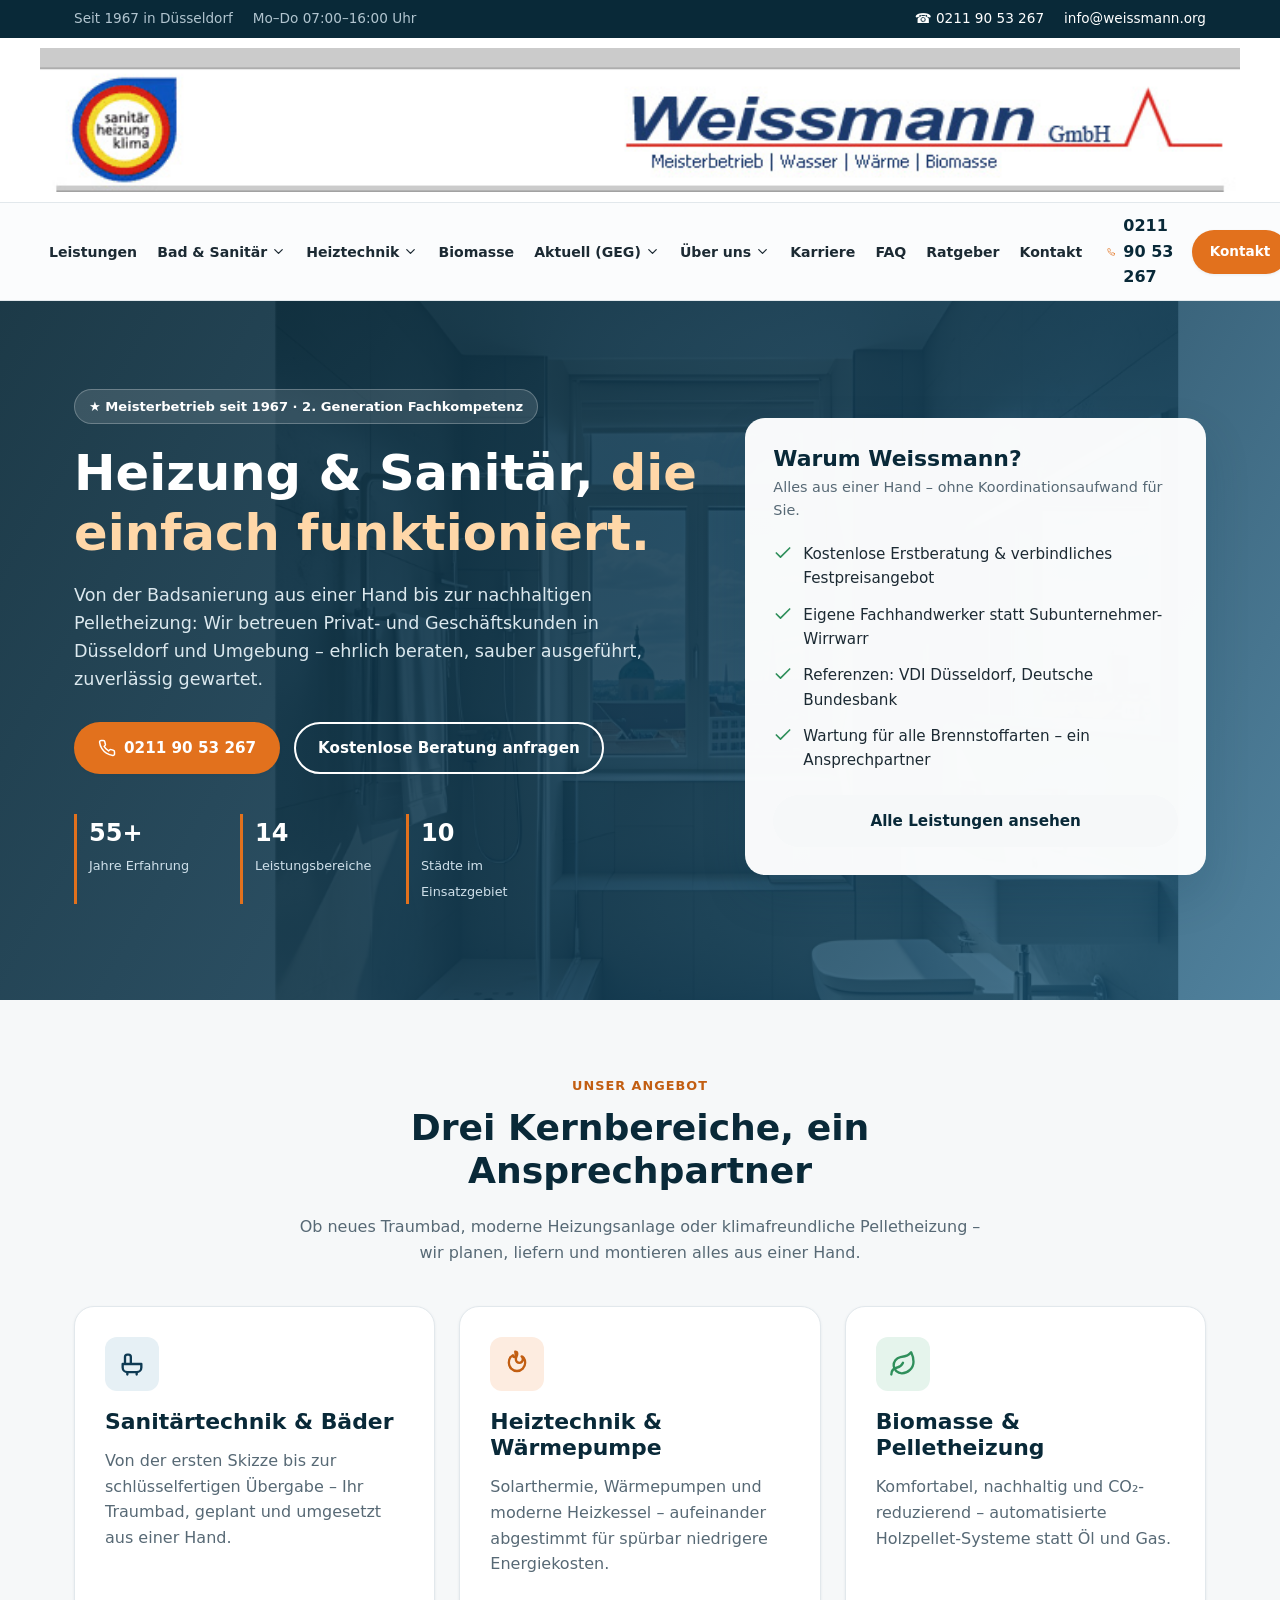
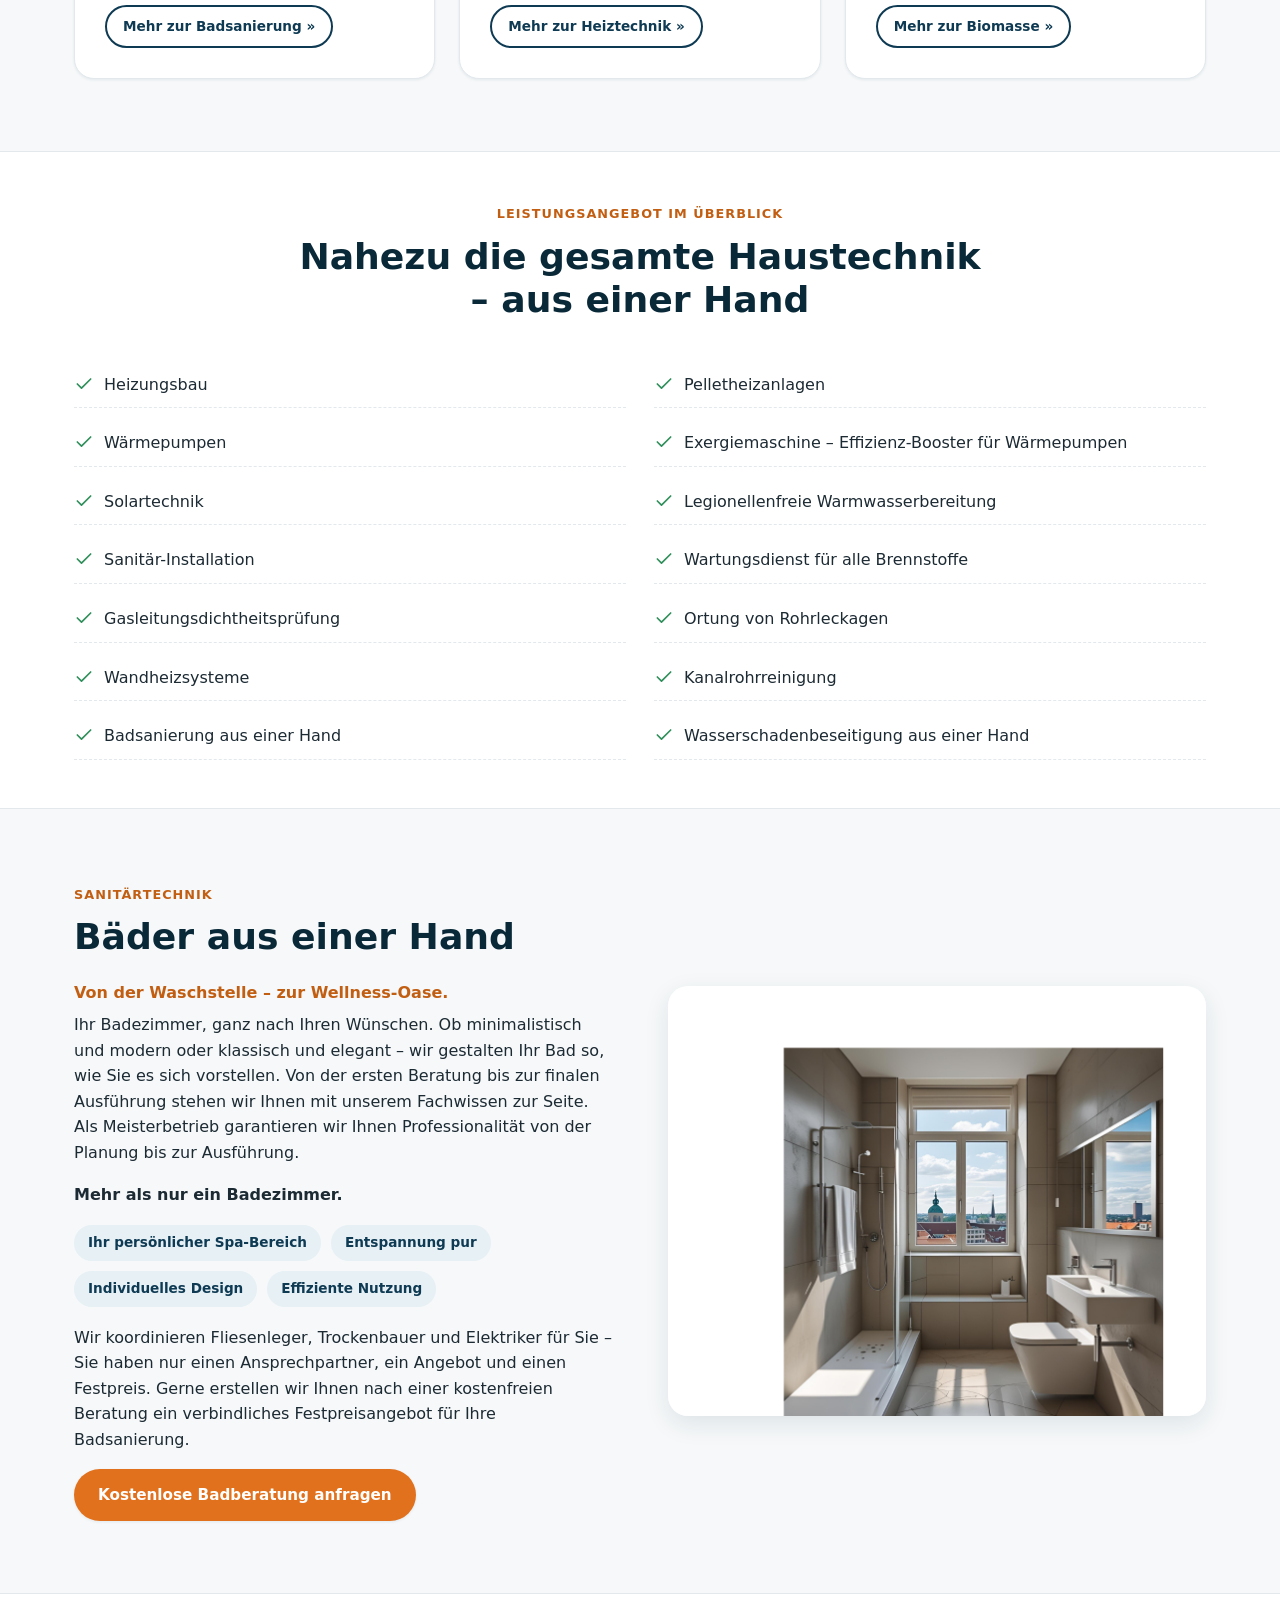
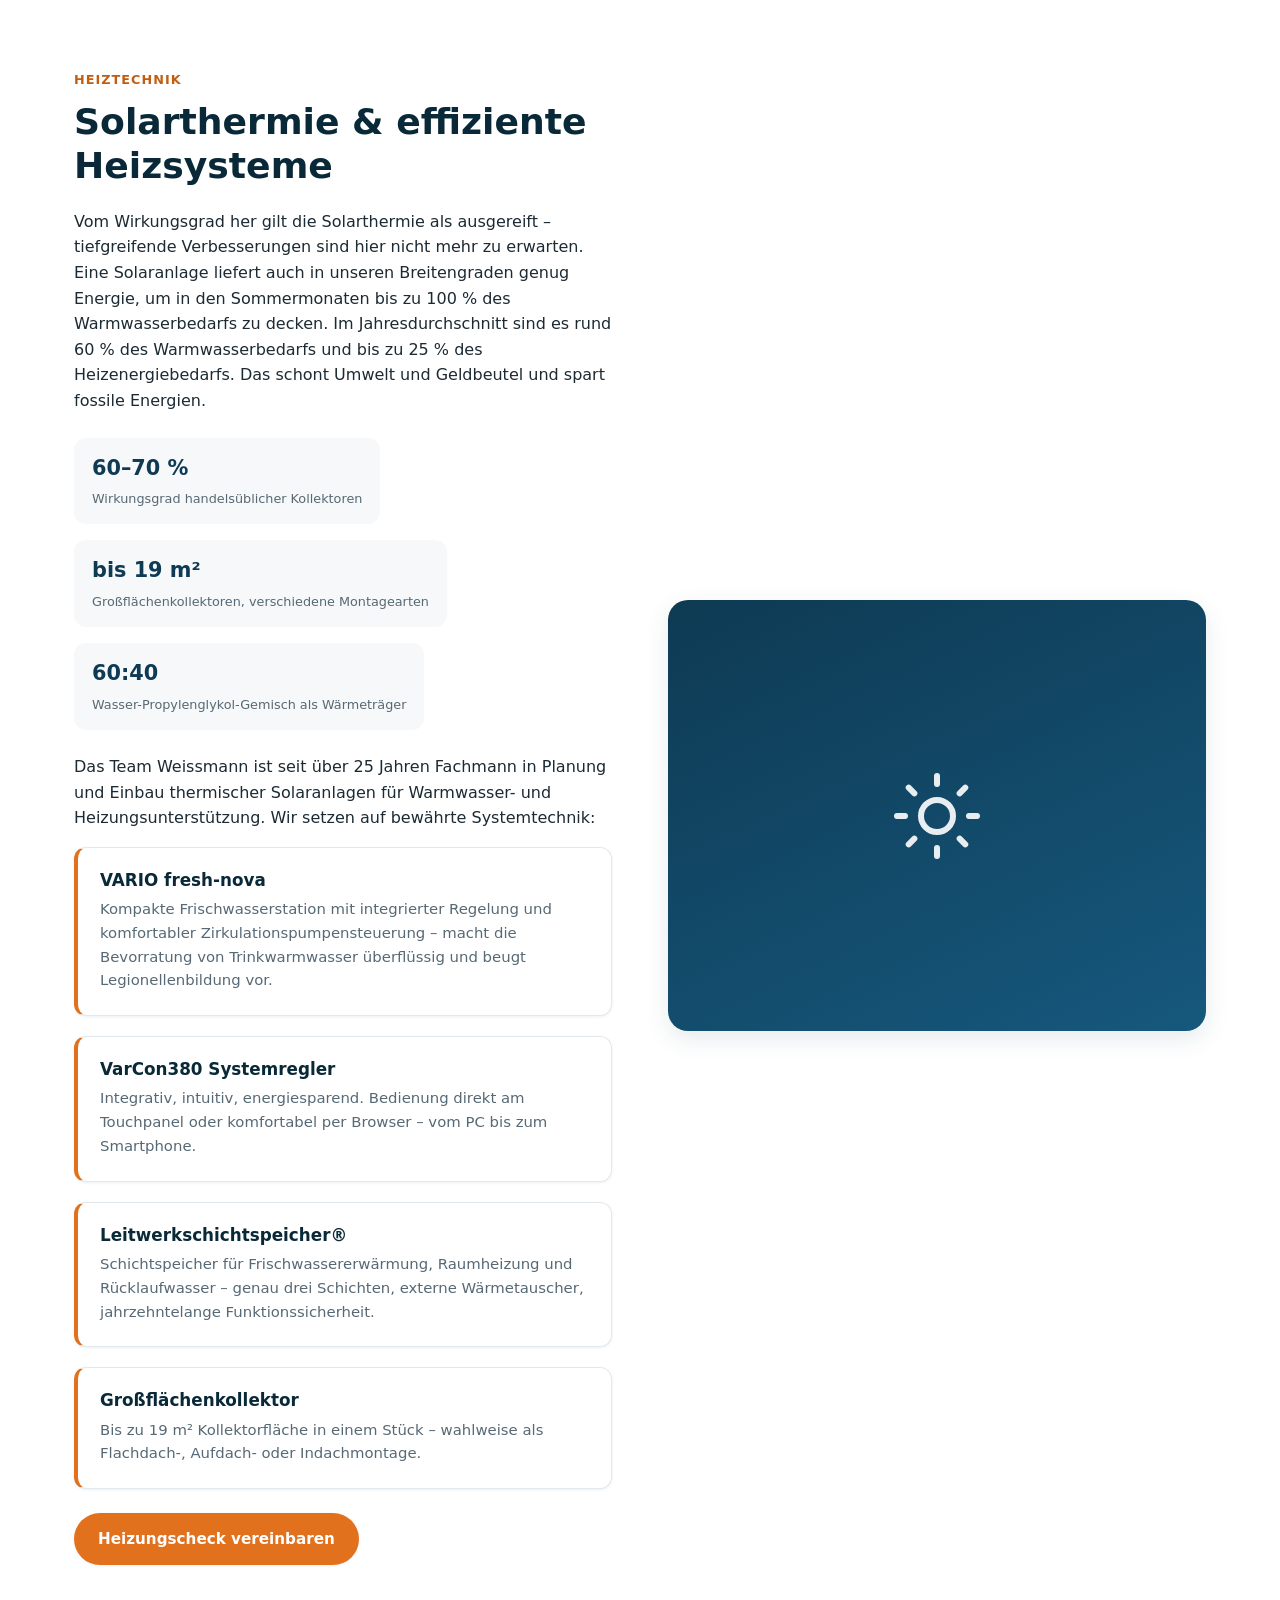
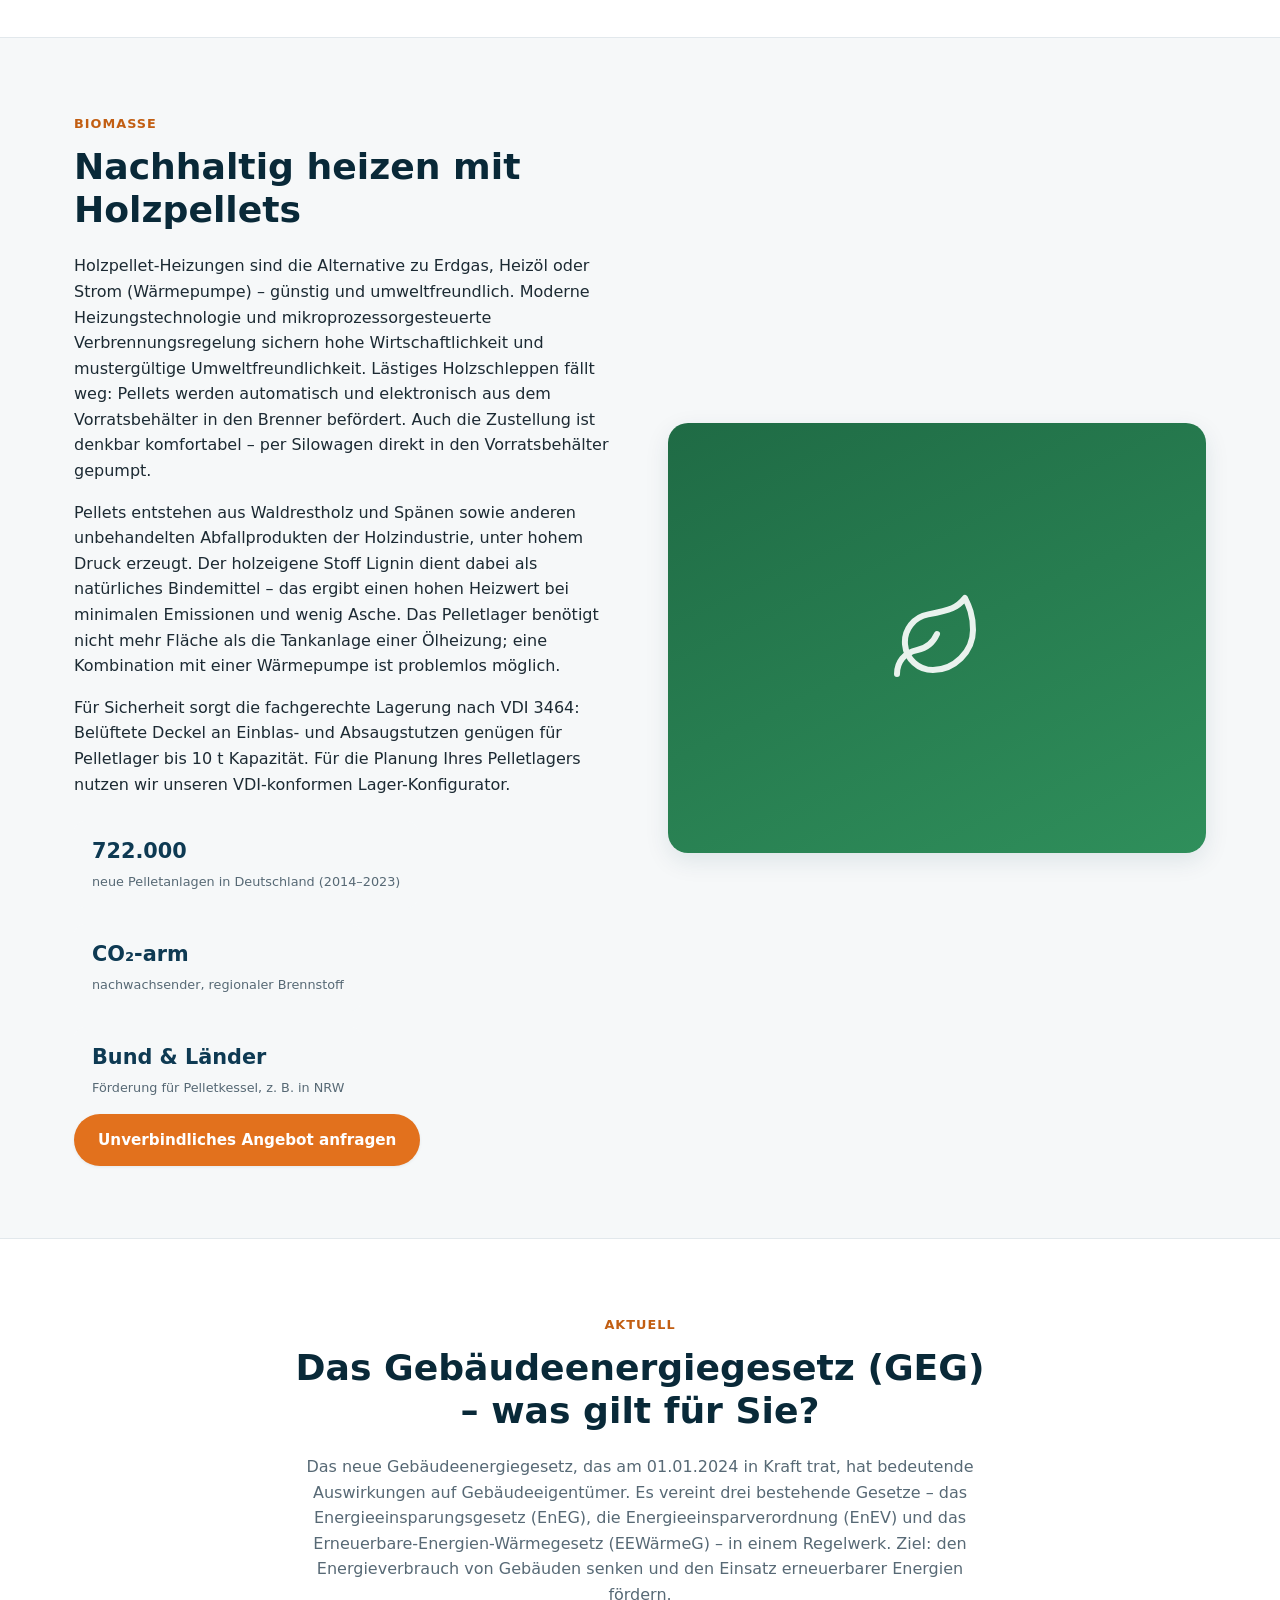
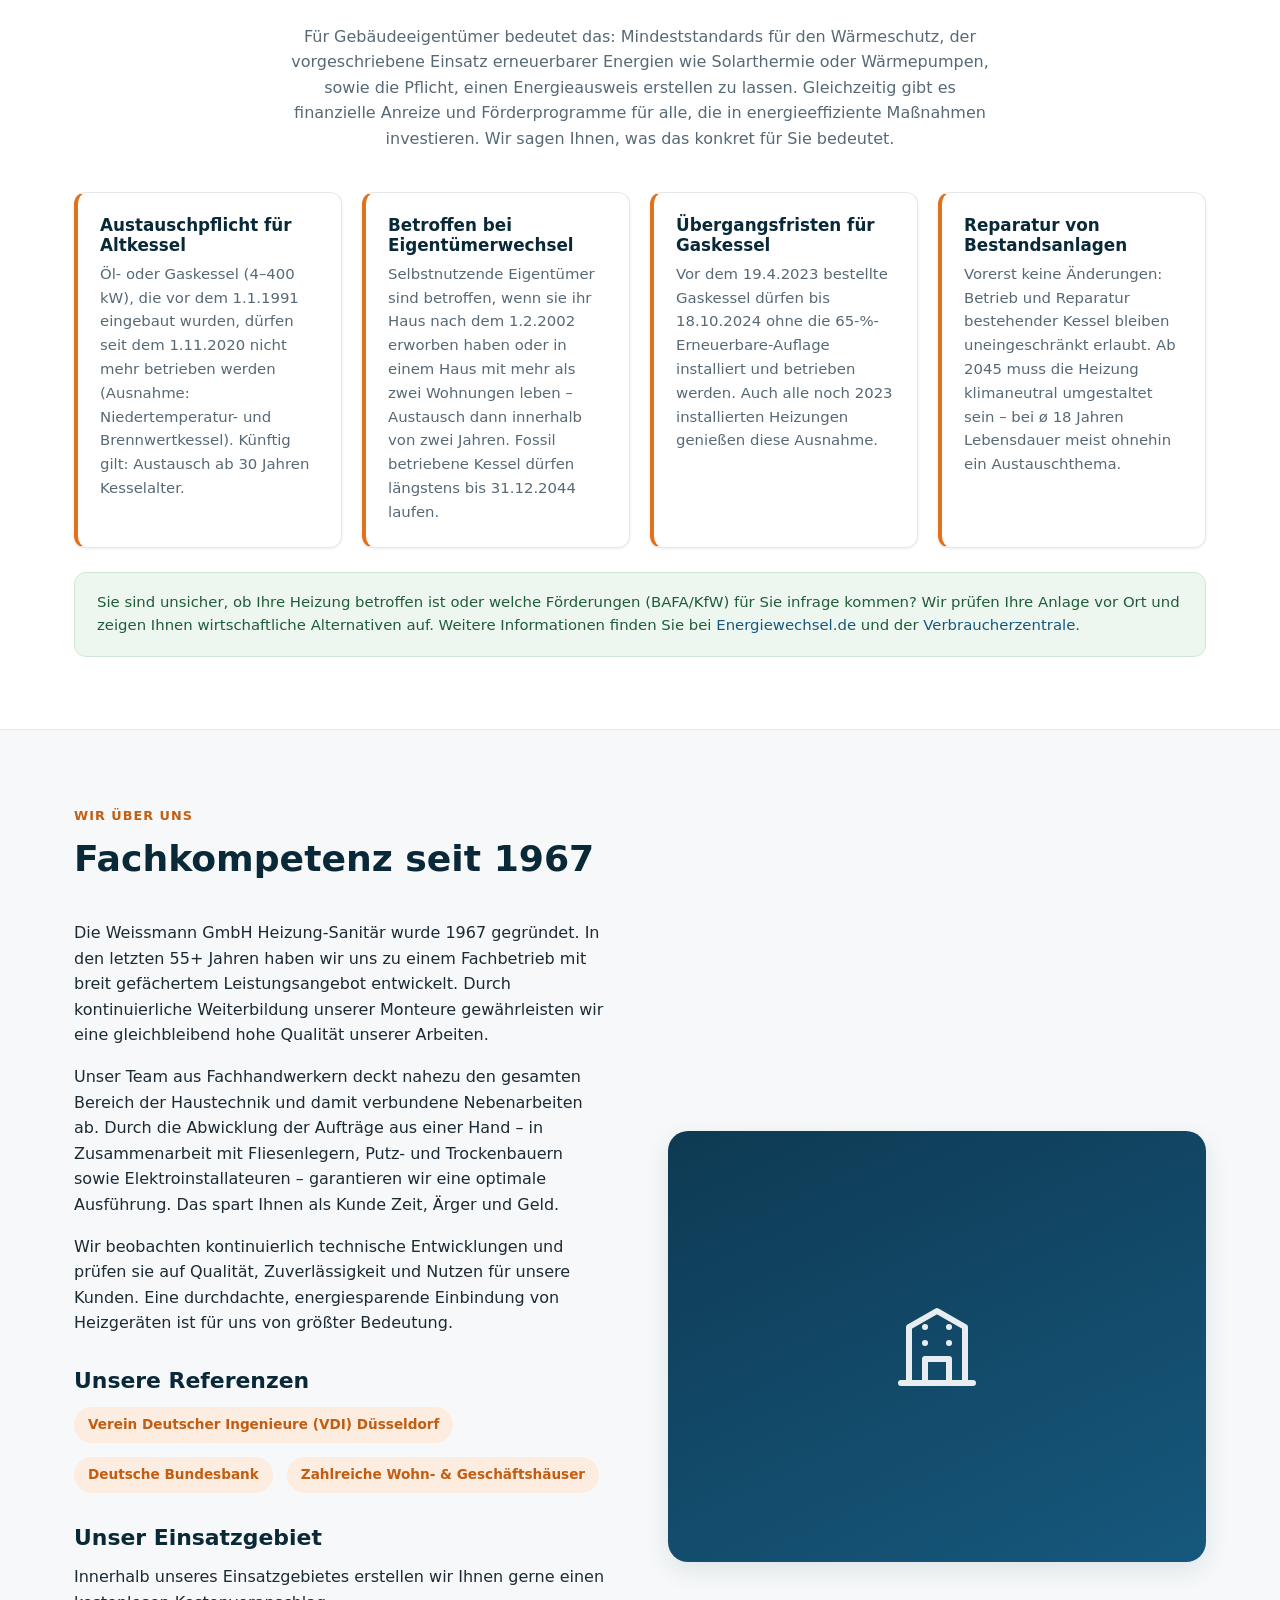
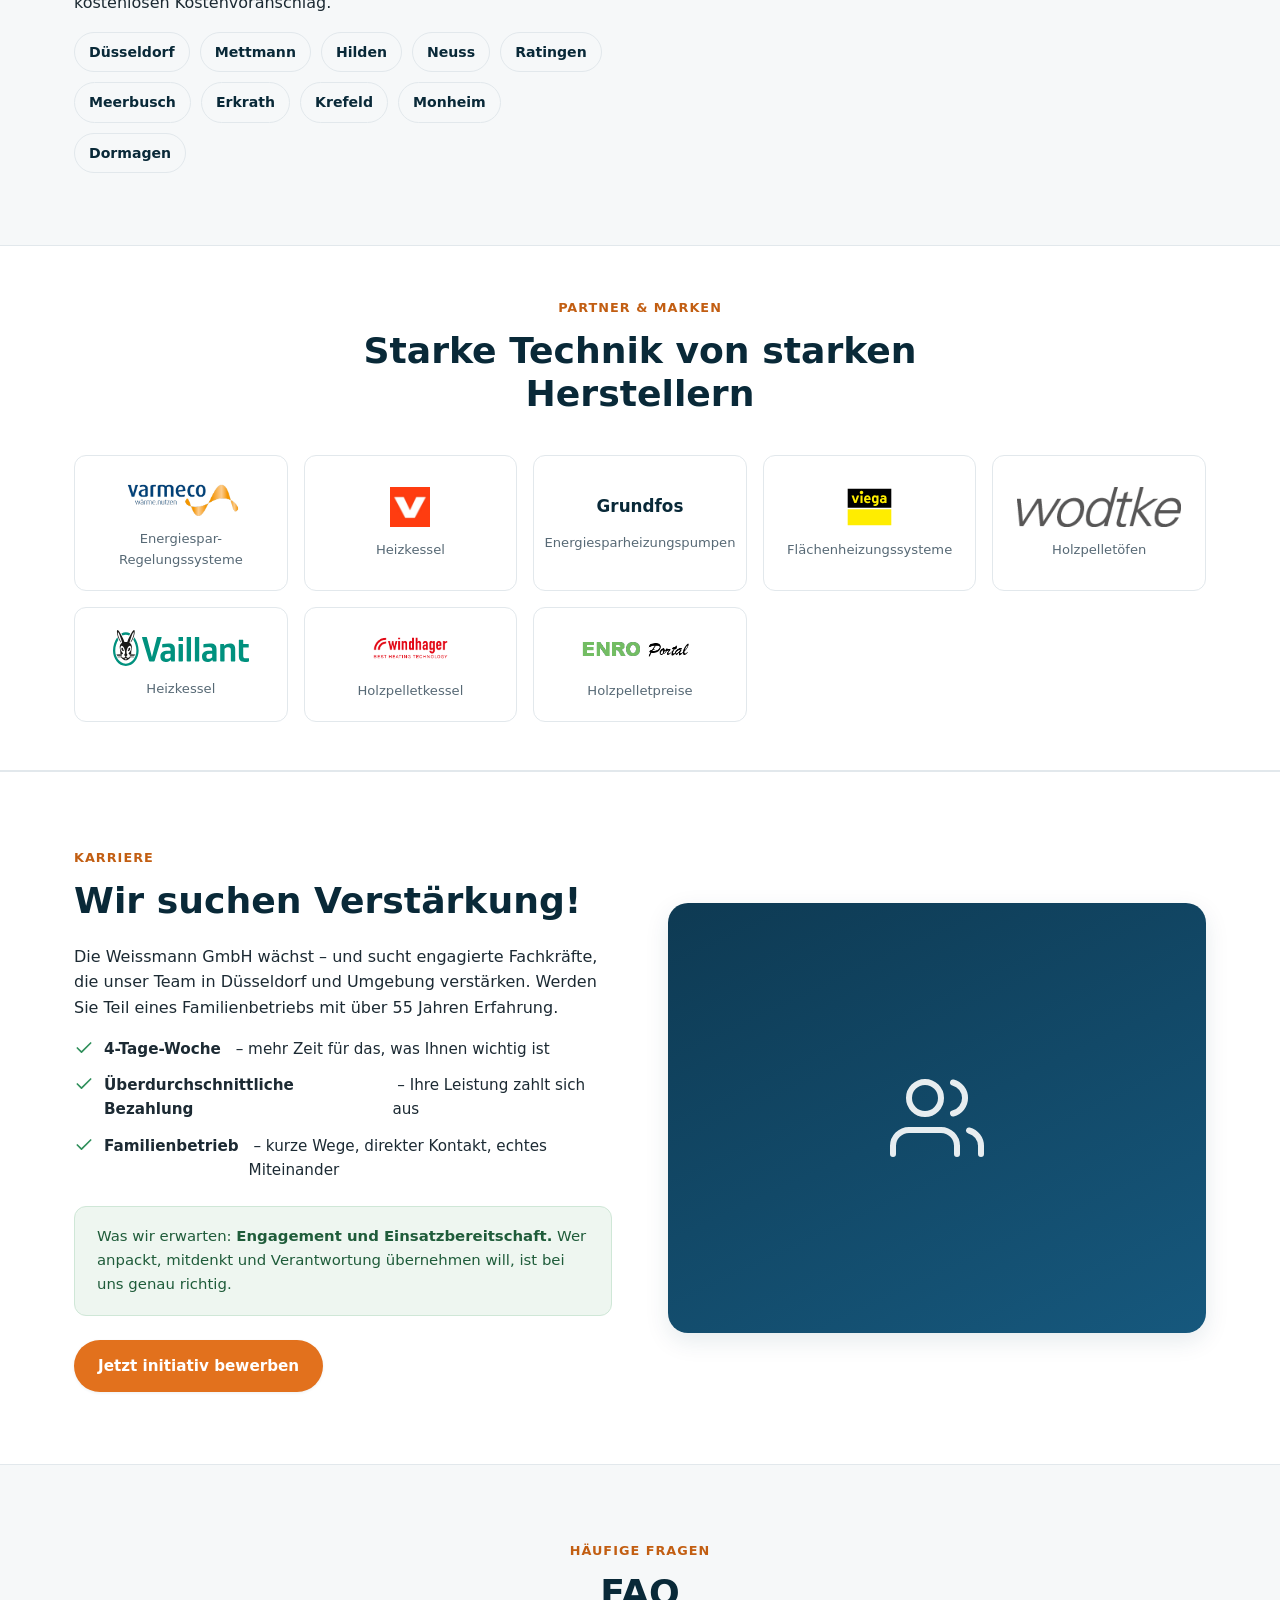
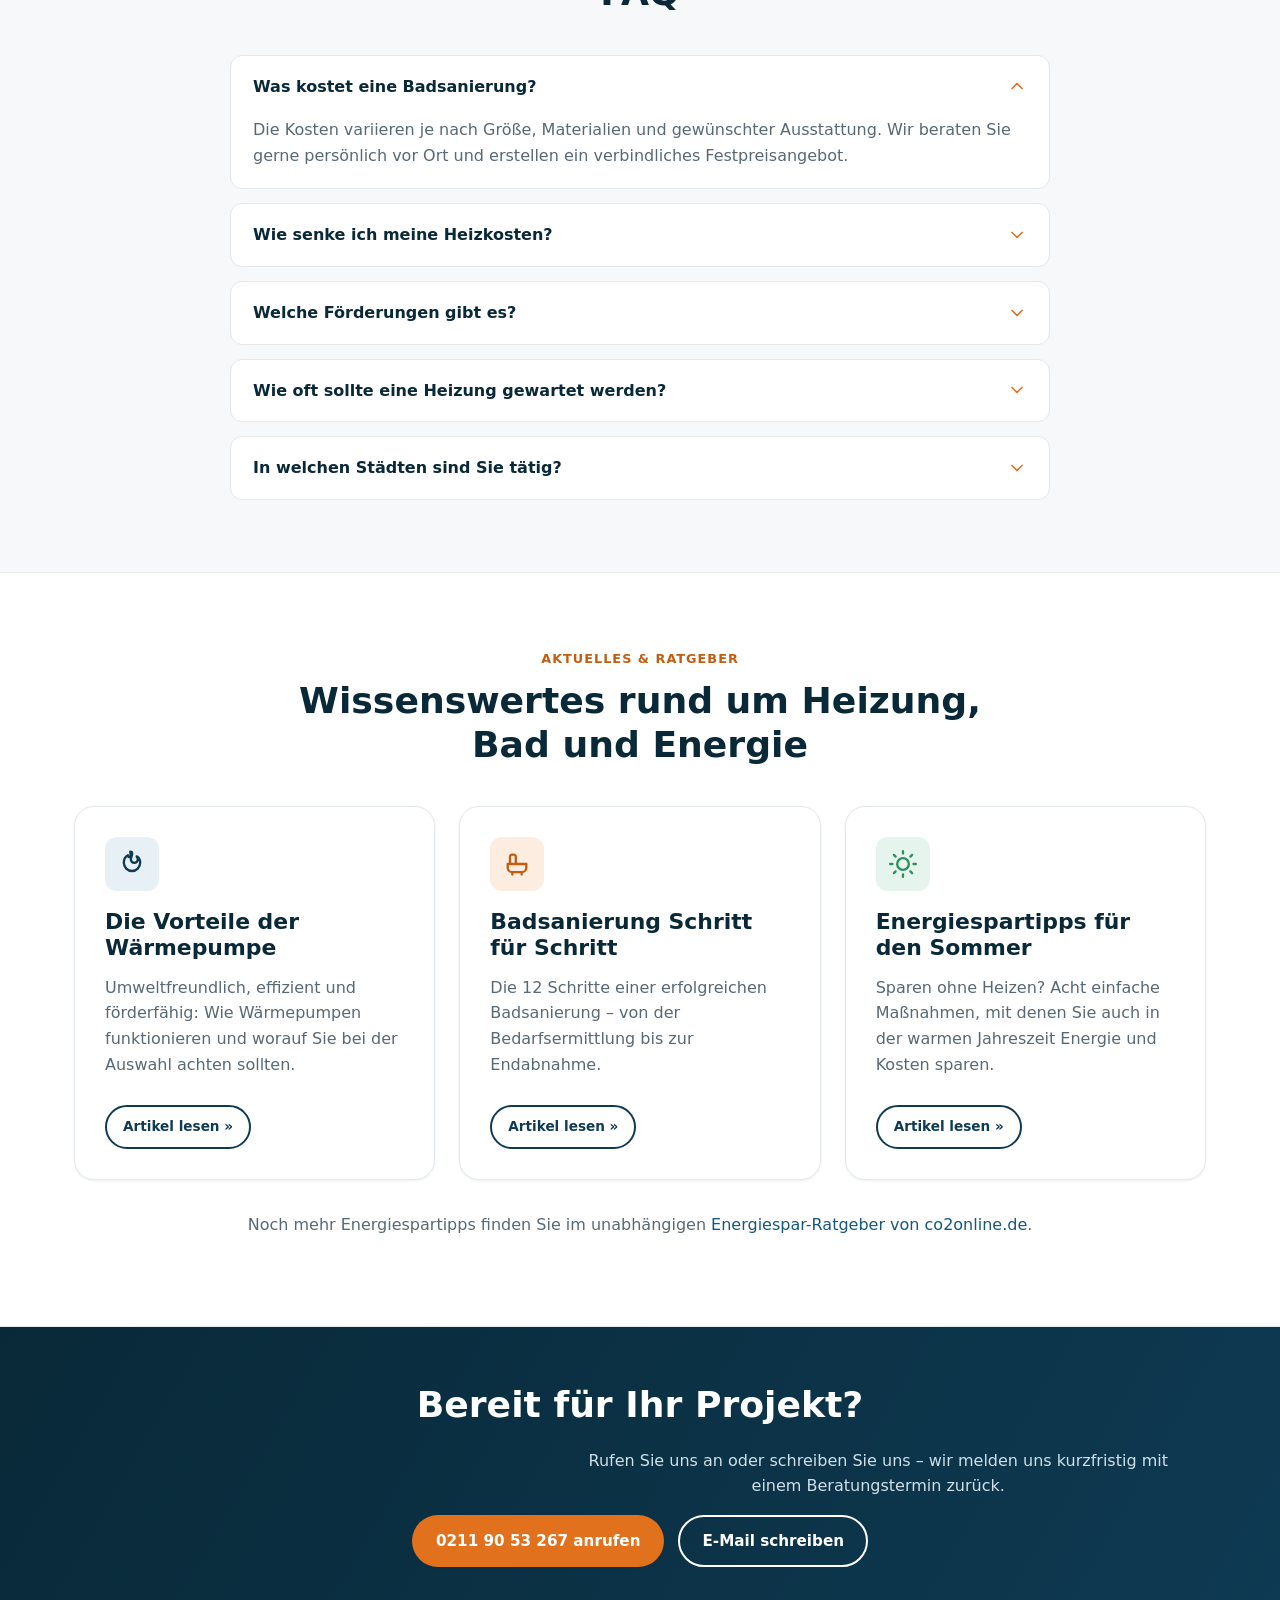
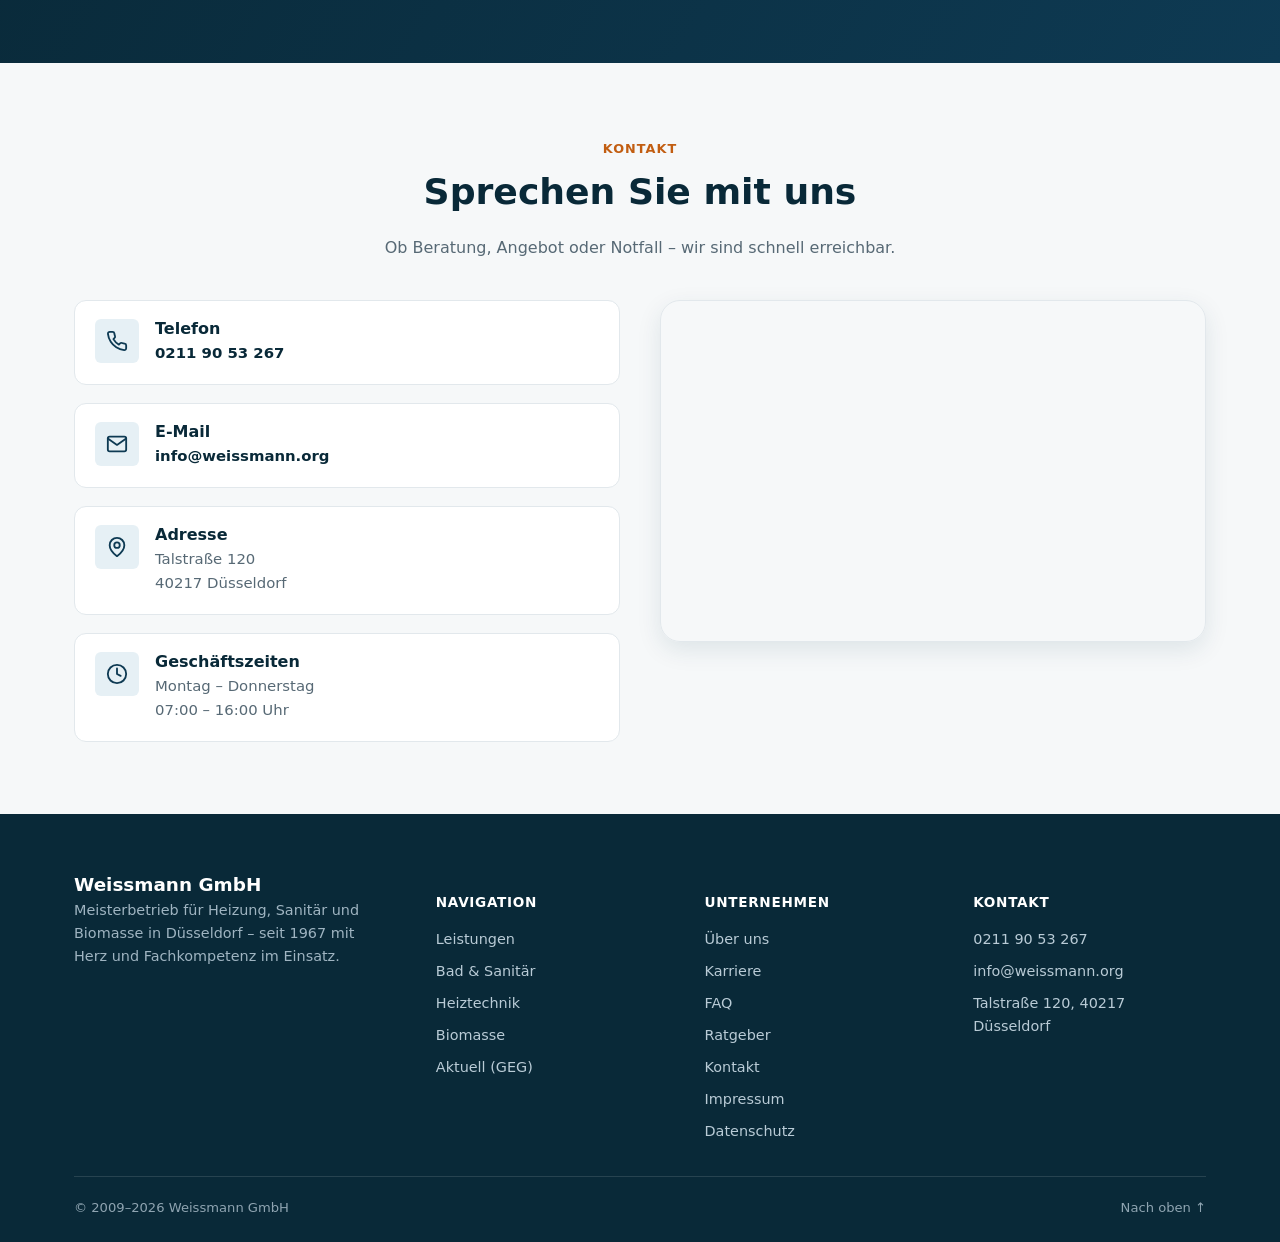
==== commit f003adfa: "Add Karriere section highlighting job openings 4-day week, above-average pay, and family-business cu" ====
--- a/index.html
+++ b/index.html
@@ -136,6 +136,7 @@
             </ul>
           </li>
 
+          <li><a href="#karriere">Karriere</a></li>
           <li><a href="#faq">FAQ</a></li>
           <li><a href="#ratgeber">Ratgeber</a></li>
           <li><a href="#kontakt">Kontakt</a></li>
@@ -481,6 +482,45 @@
           <img src="images/partners/energieportal.gif" alt="ENRO-Portal Logo" loading="lazy" />
           <span>Holzpelletpreise</span>
         </a>
+      </div>
+    </div>
+  </section>
+
+  <!-- KARRIERE -->
+  <section id="karriere" class="section section--muted">
+    <div class="container">
+      <div class="split">
+        <div>
+          <span class="eyebrow">Karriere</span>
+          <h2>Wir suchen Verstärkung!</h2>
+          <p>Die Weissmann GmbH wächst – und sucht engagierte Fachkräfte, die unser Team in Düsseldorf und Umgebung verstärken. Werden Sie Teil eines Familienbetriebs mit über 55 Jahren Erfahrung.</p>
+
+          <div class="hero__card" style="padding:0; background:none; box-shadow:none;">
+            <ul style="margin-bottom:0;">
+              <li>
+                <svg viewBox="0 0 24 24" fill="none" stroke="currentColor" stroke-width="2" stroke-linecap="round" stroke-linejoin="round"><path d="M20 6 9 17l-5-5"/></svg>
+                <strong>4-Tage-Woche</strong>&nbsp;– mehr Zeit für das, was Ihnen wichtig ist
+              </li>
+              <li>
+                <svg viewBox="0 0 24 24" fill="none" stroke="currentColor" stroke-width="2" stroke-linecap="round" stroke-linejoin="round"><path d="M20 6 9 17l-5-5"/></svg>
+                <strong>Überdurchschnittliche Bezahlung</strong>&nbsp;– Ihre Leistung zahlt sich aus
+              </li>
+              <li>
+                <svg viewBox="0 0 24 24" fill="none" stroke="currentColor" stroke-width="2" stroke-linecap="round" stroke-linejoin="round"><path d="M20 6 9 17l-5-5"/></svg>
+                <strong>Familienbetrieb</strong>&nbsp;– kurze Wege, direkter Kontakt, echtes Miteinander
+              </li>
+            </ul>
+          </div>
+
+          <div class="geg-note" style="margin-top:24px;">
+            Was wir erwarten: <strong>Engagement und Einsatzbereitschaft.</strong> Wer anpackt, mitdenkt und Verantwortung übernehmen will, ist bei uns genau richtig.
+          </div>
+
+          <a href="mailto:info@weissmann.org?subject=Bewerbung%20Weissmann%20GmbH" class="btn btn--accent" style="margin-top:24px;">Jetzt initiativ bewerben</a>
+        </div>
+        <div class="split__media split__media--placeholder grad-blue" aria-hidden="true">
+          <svg viewBox="0 0 24 24" fill="none" stroke="#fff" stroke-width="1.5" stroke-linecap="round" stroke-linejoin="round"><path d="M17 21v-2a4 4 0 0 0-4-4H5a4 4 0 0 0-4 4v2"/><circle cx="9" cy="7" r="4"/><path d="M23 21v-2a4 4 0 0 0-3-3.87"/><path d="M16 3.13a4 4 0 0 1 0 7.75"/></svg>
+        </div>
       </div>
     </div>
   </section>
@@ -647,6 +687,7 @@
         <h5>Unternehmen</h5>
         <ul>
           <li><a href="#ueber-uns">Über uns</a></li>
+          <li><a href="#karriere">Karriere</a></li>
           <li><a href="#faq">FAQ</a></li>
           <li><a href="#ratgeber">Ratgeber</a></li>
           <li><a href="#kontakt">Kontakt</a></li>
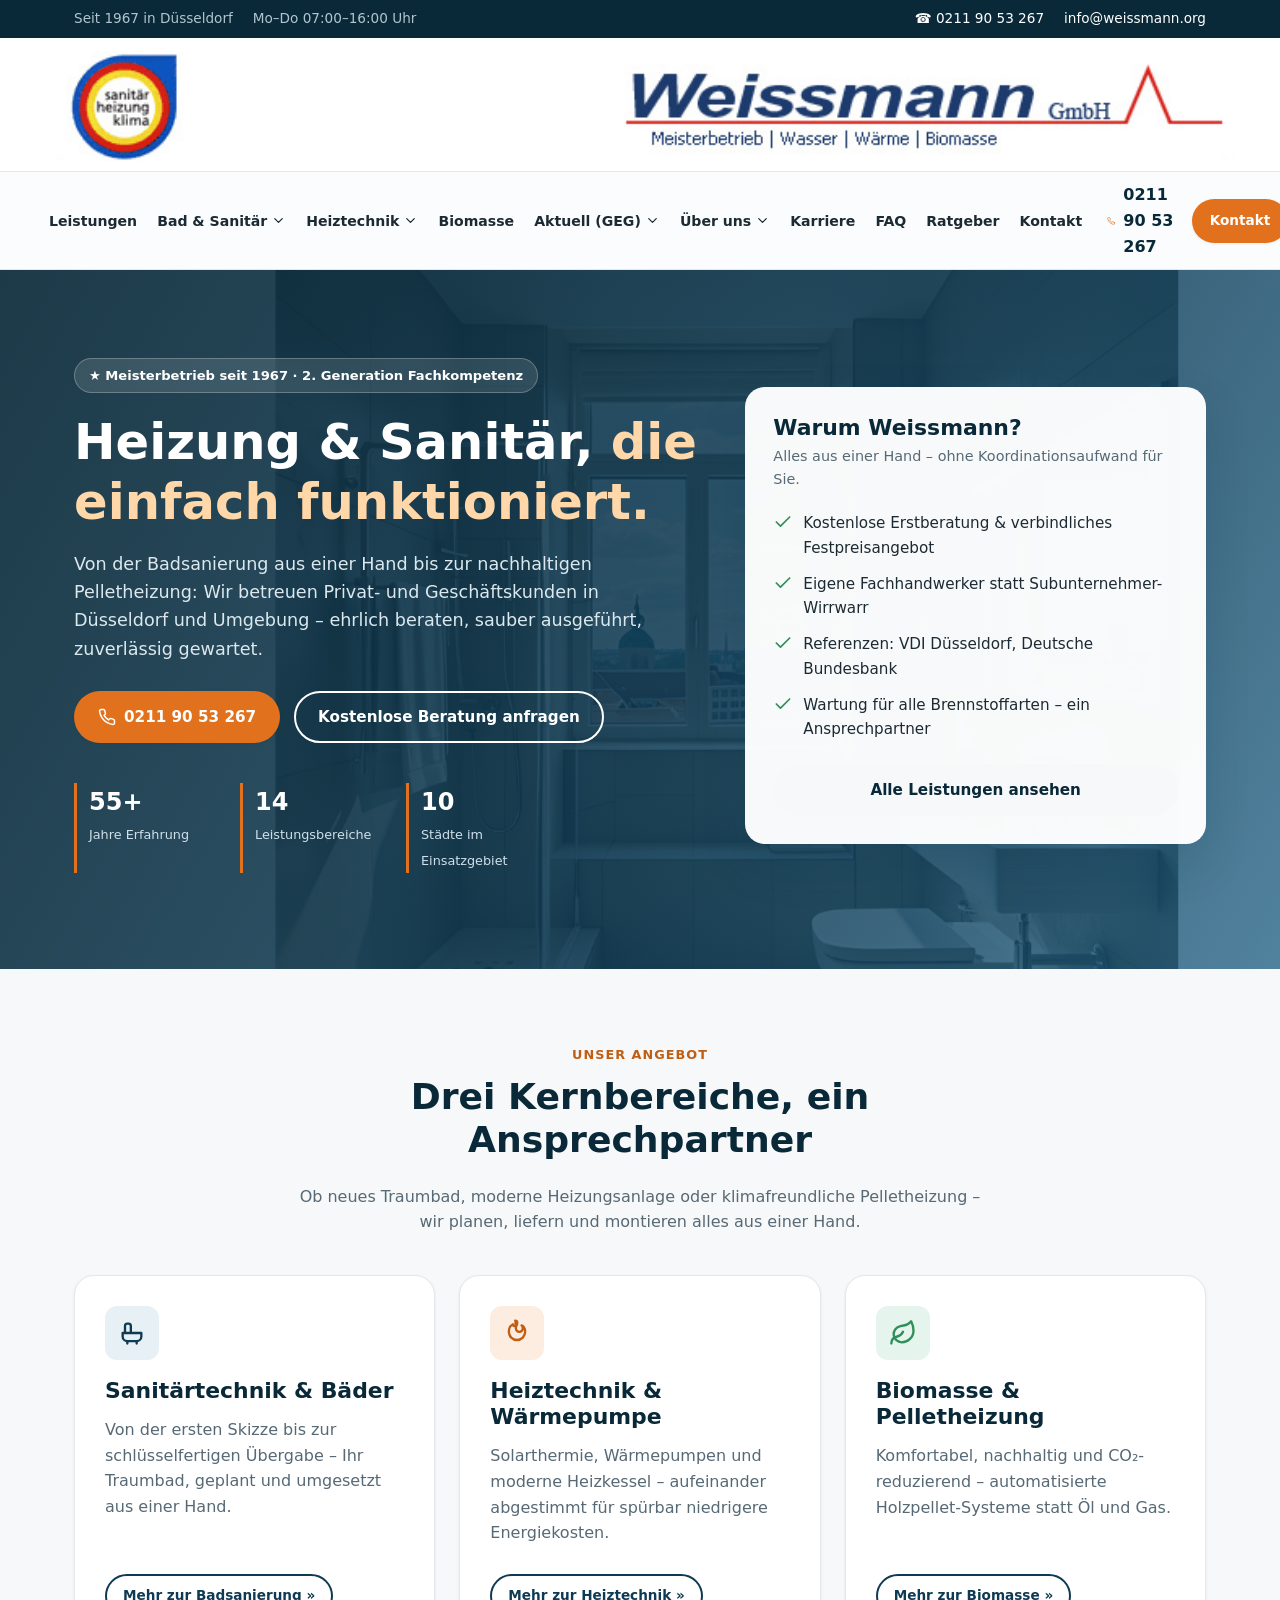
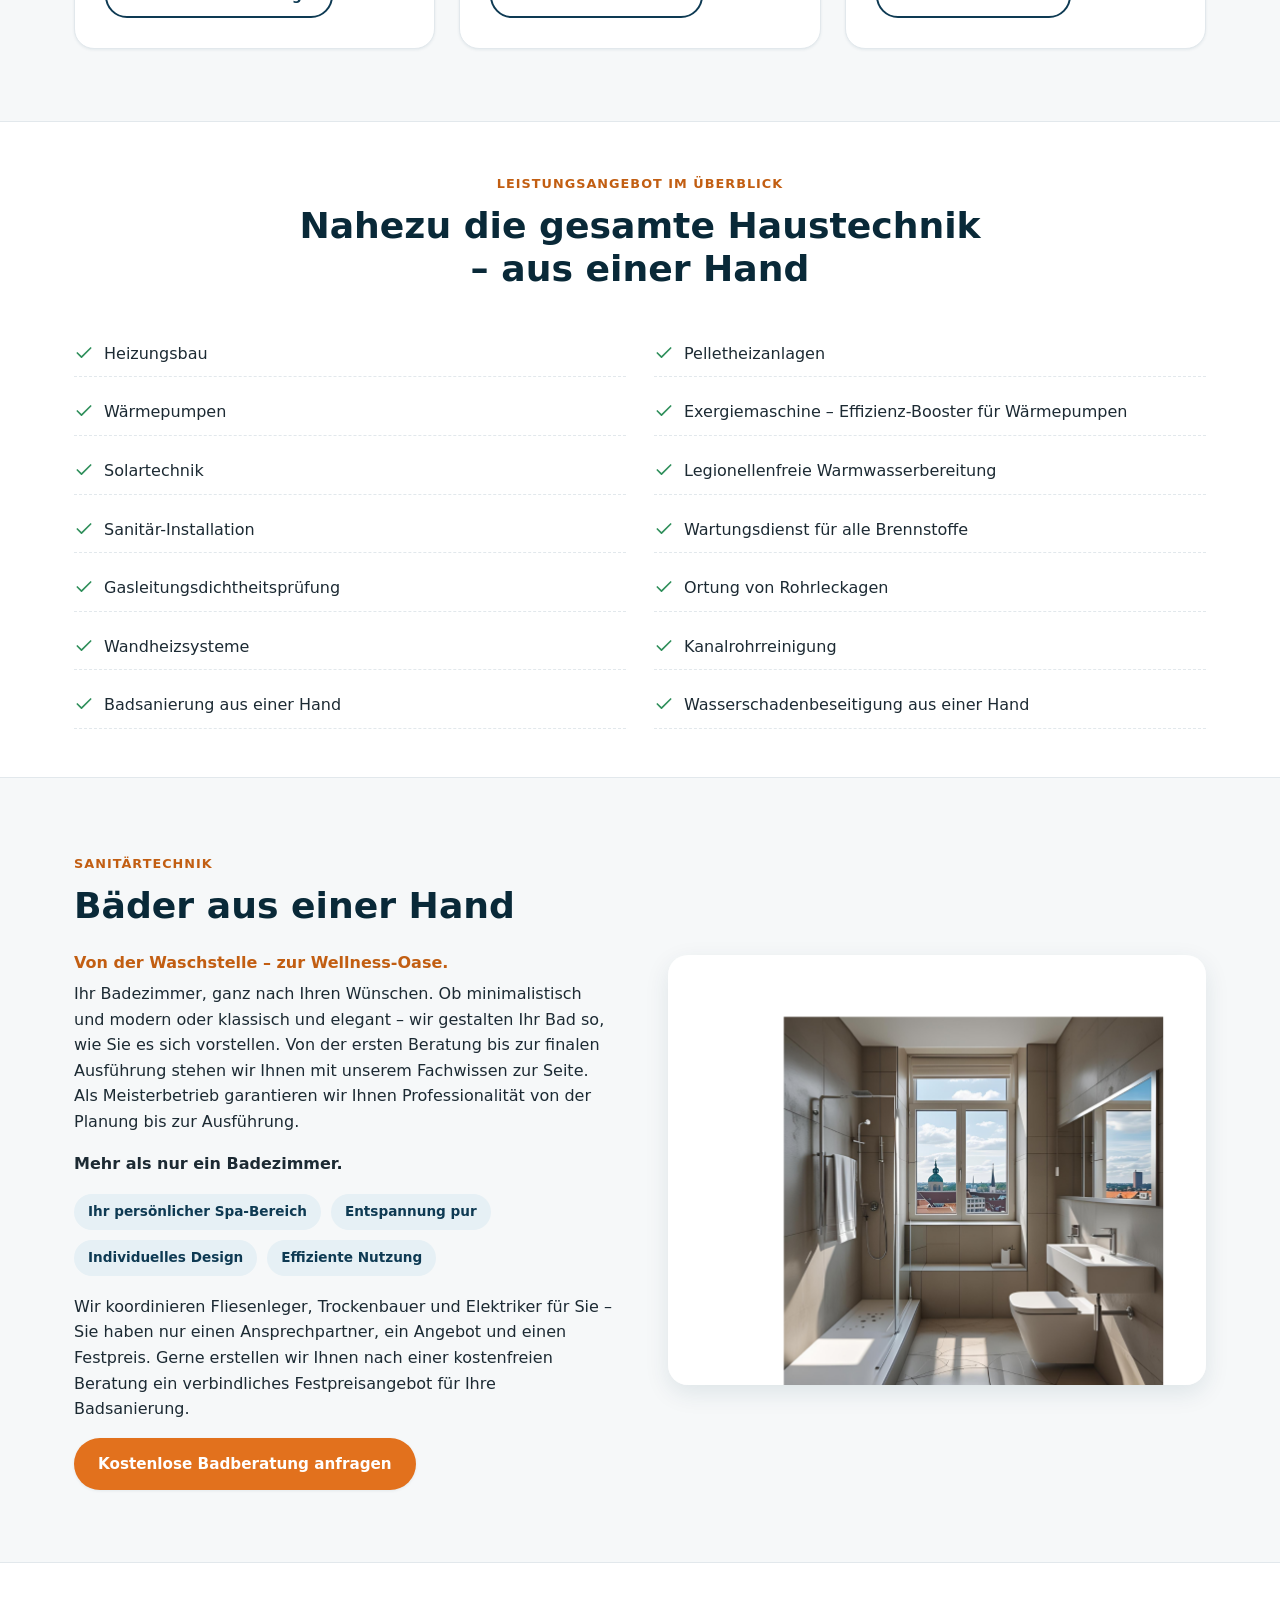
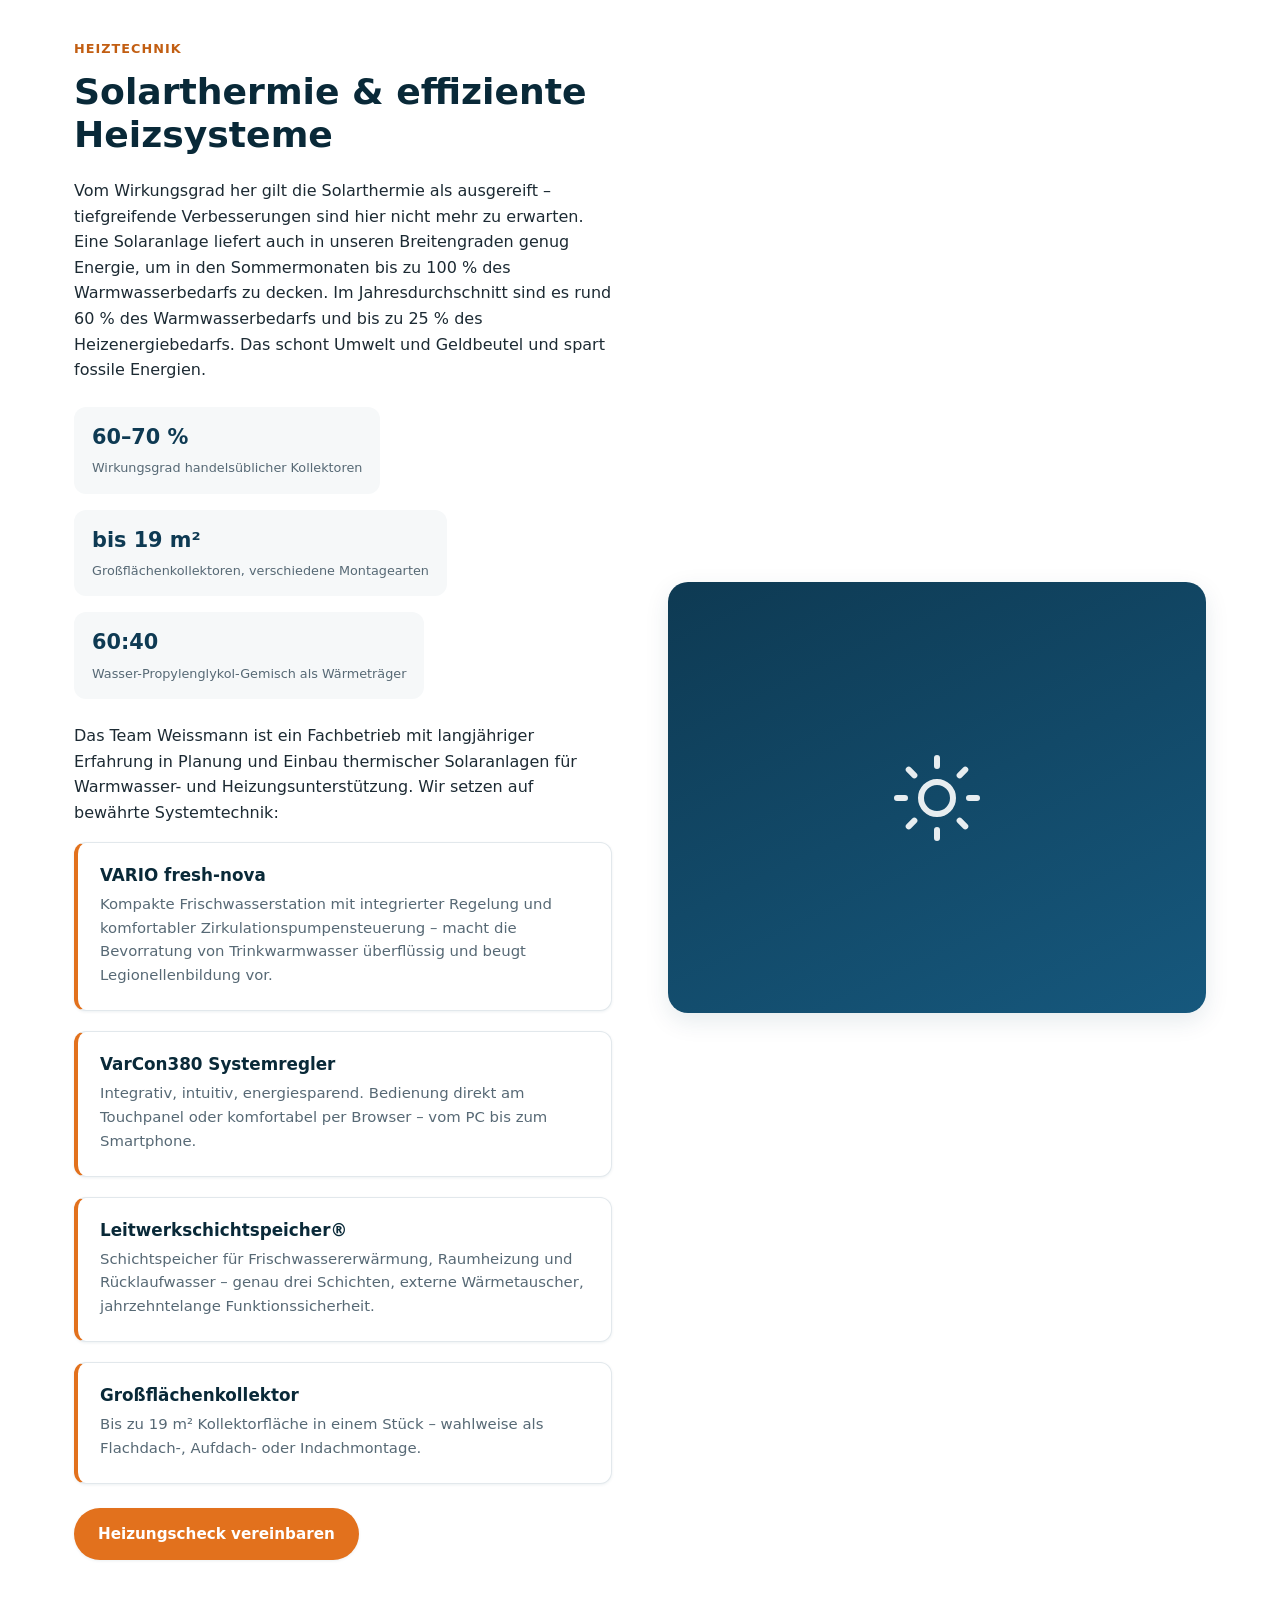
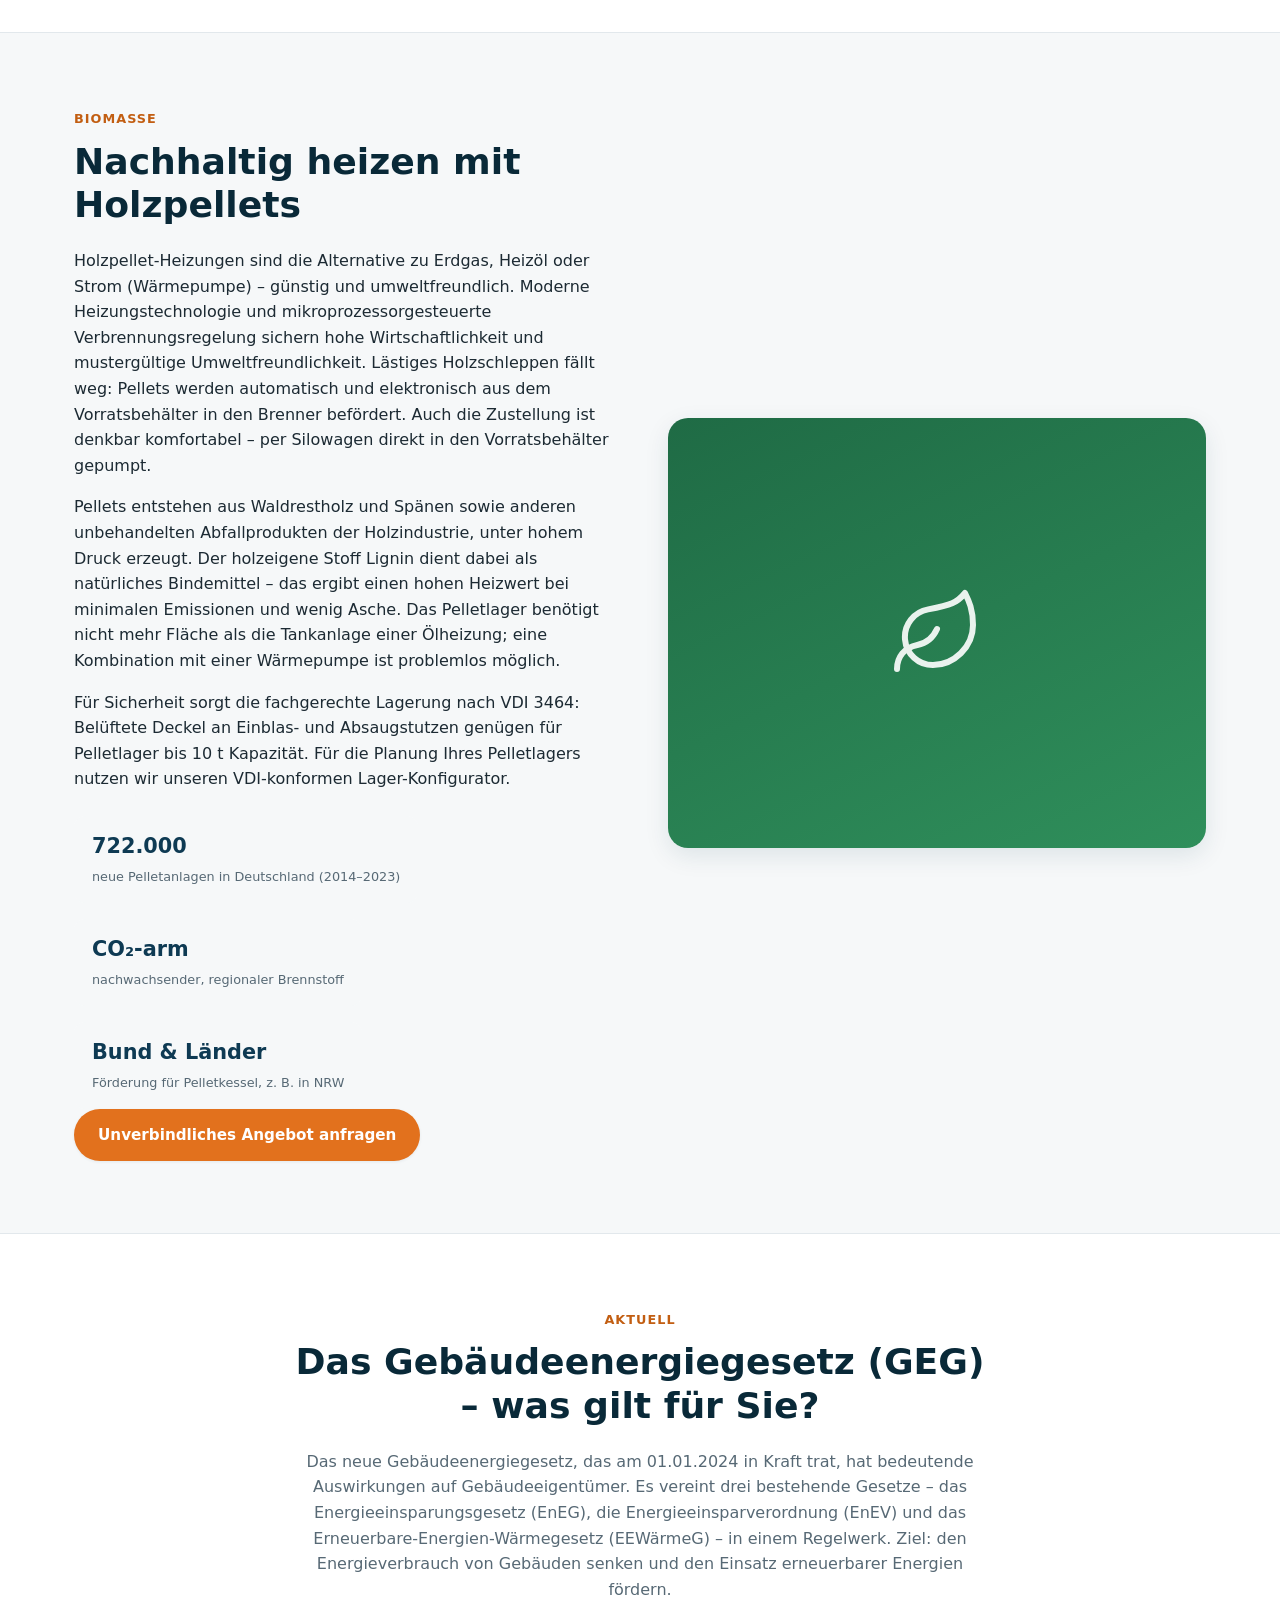
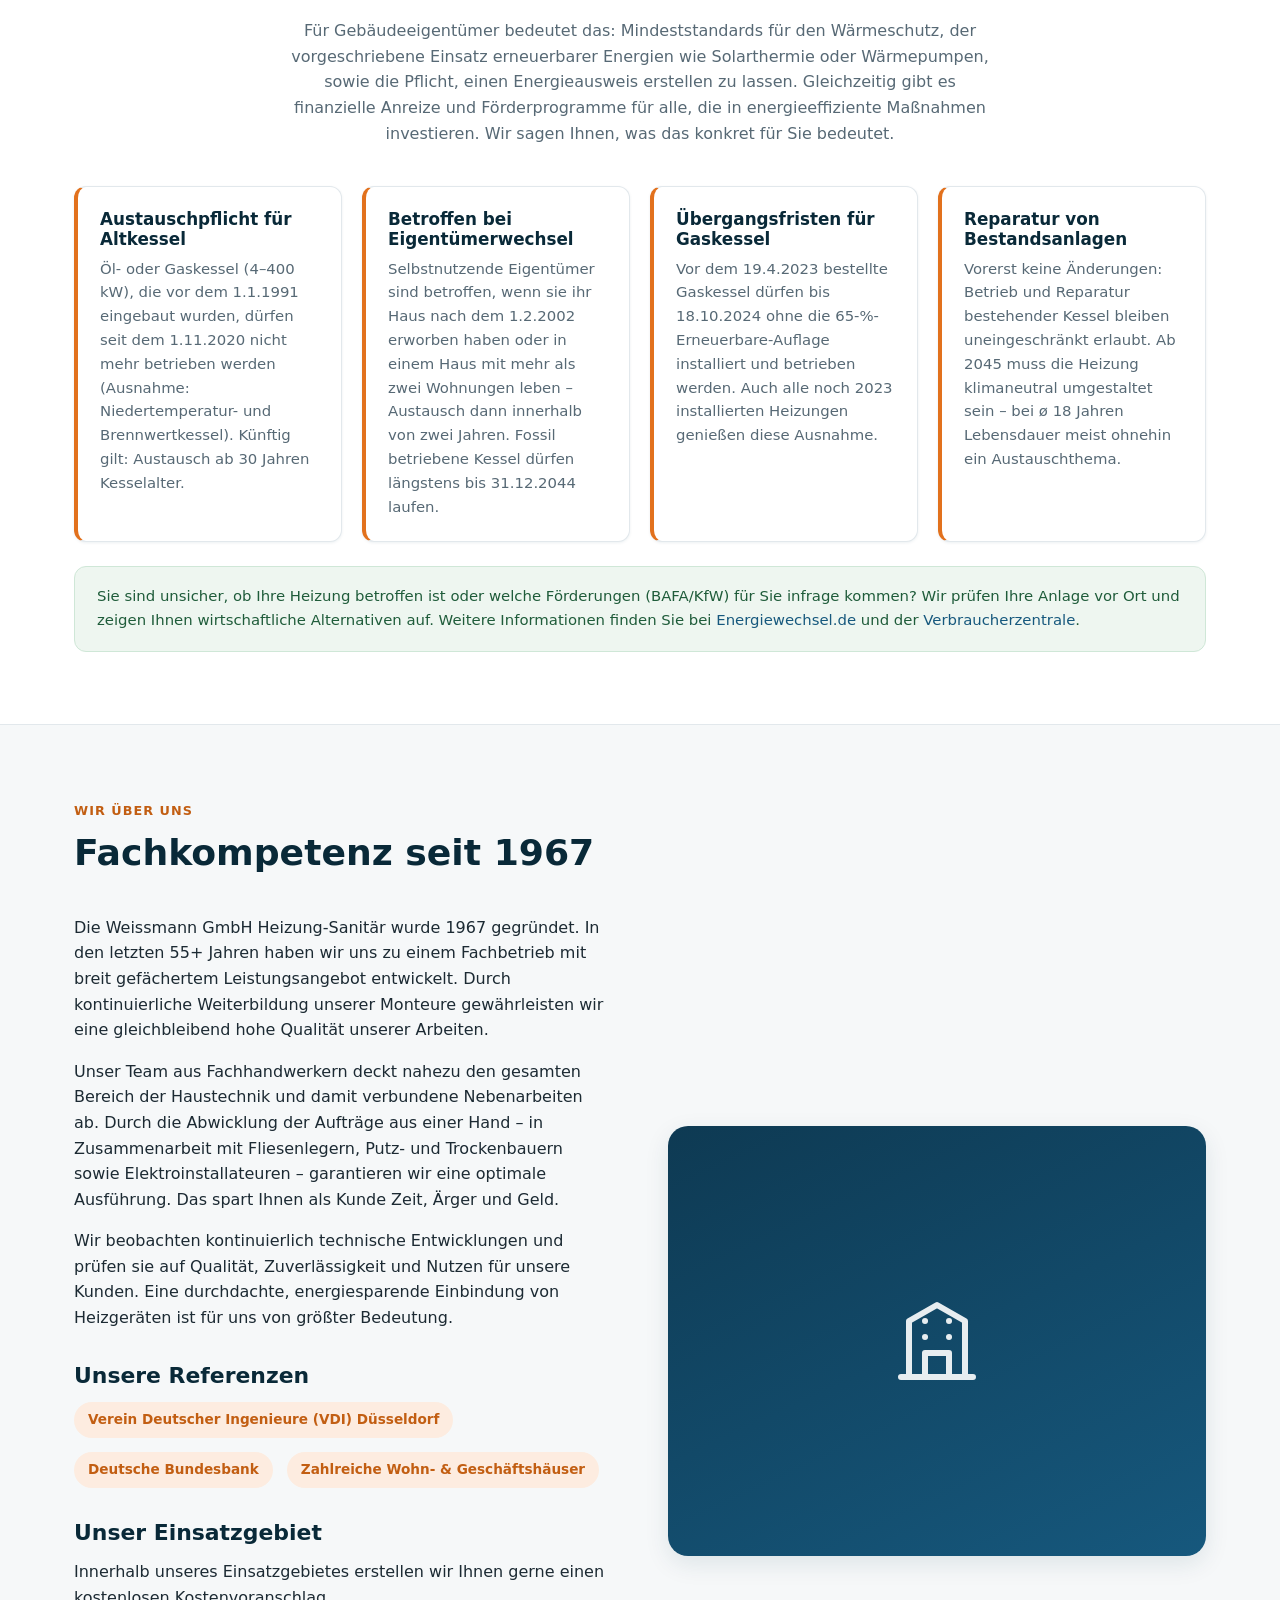
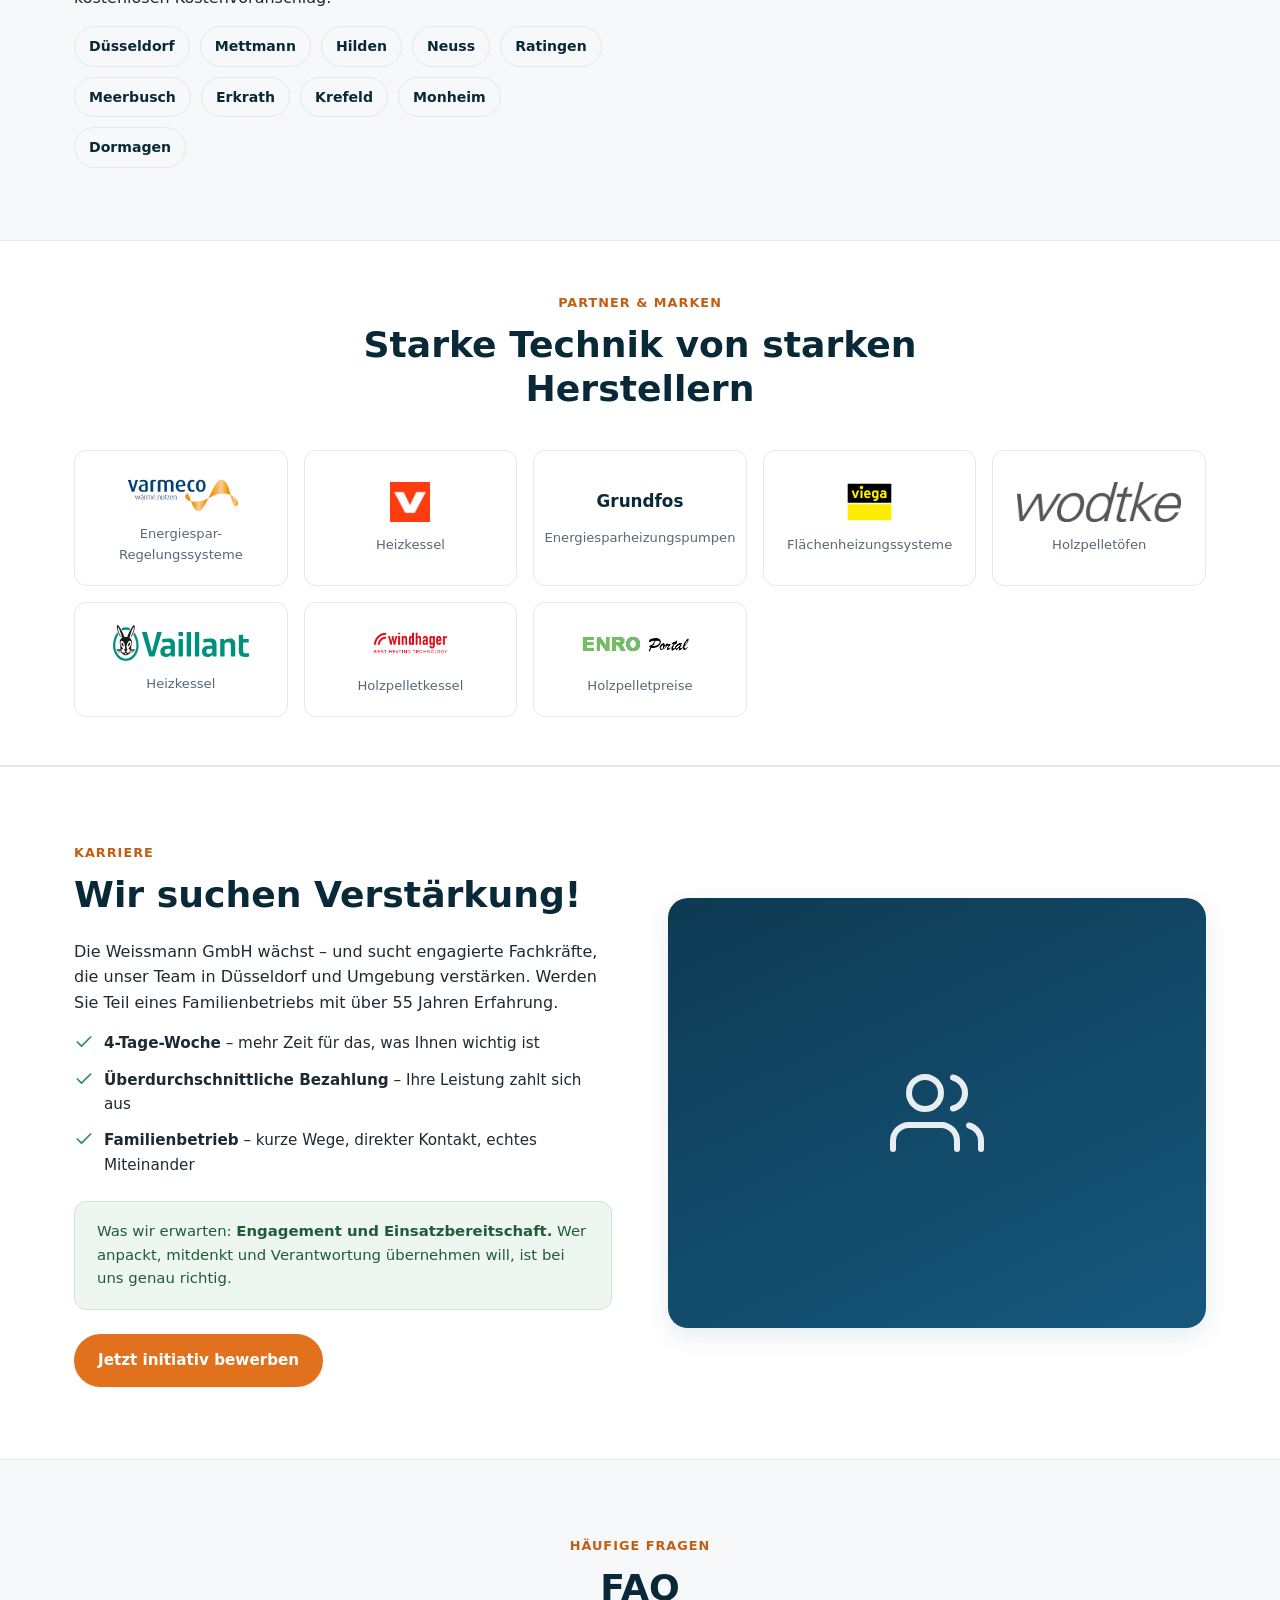
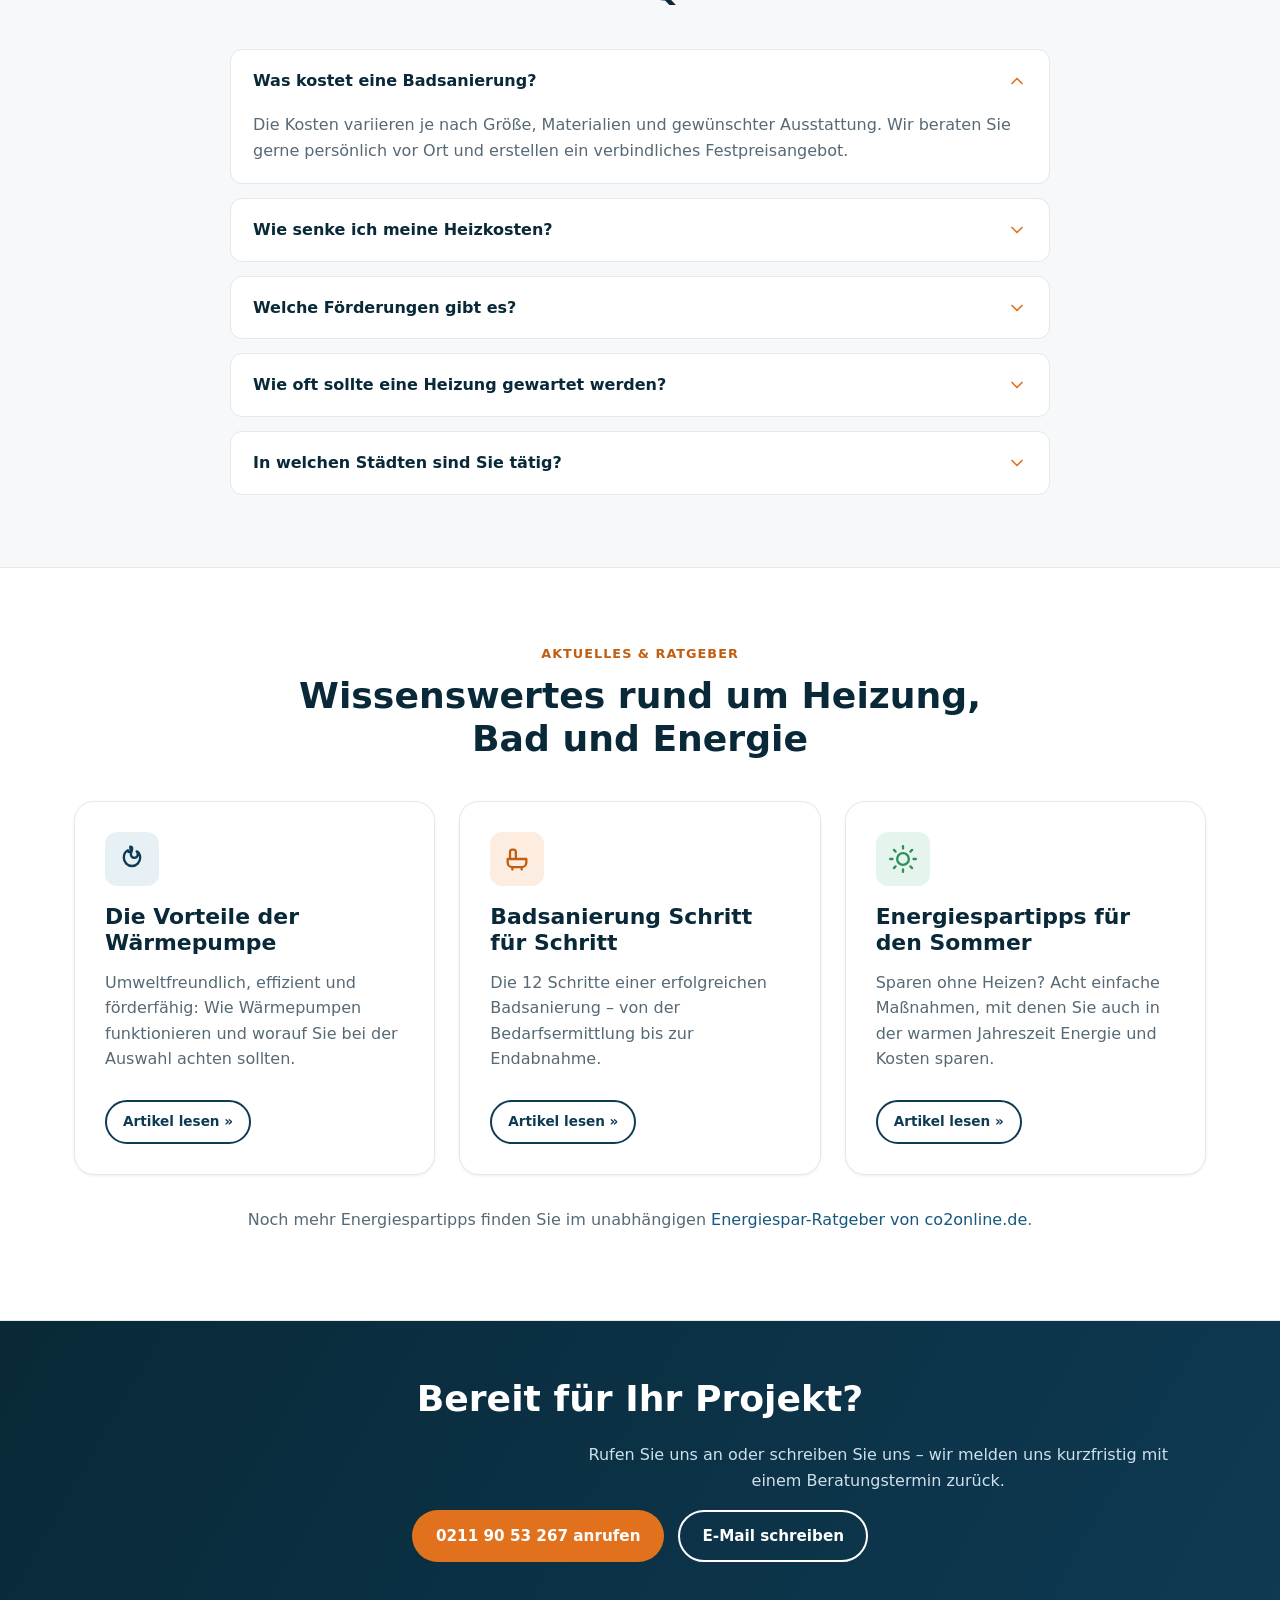
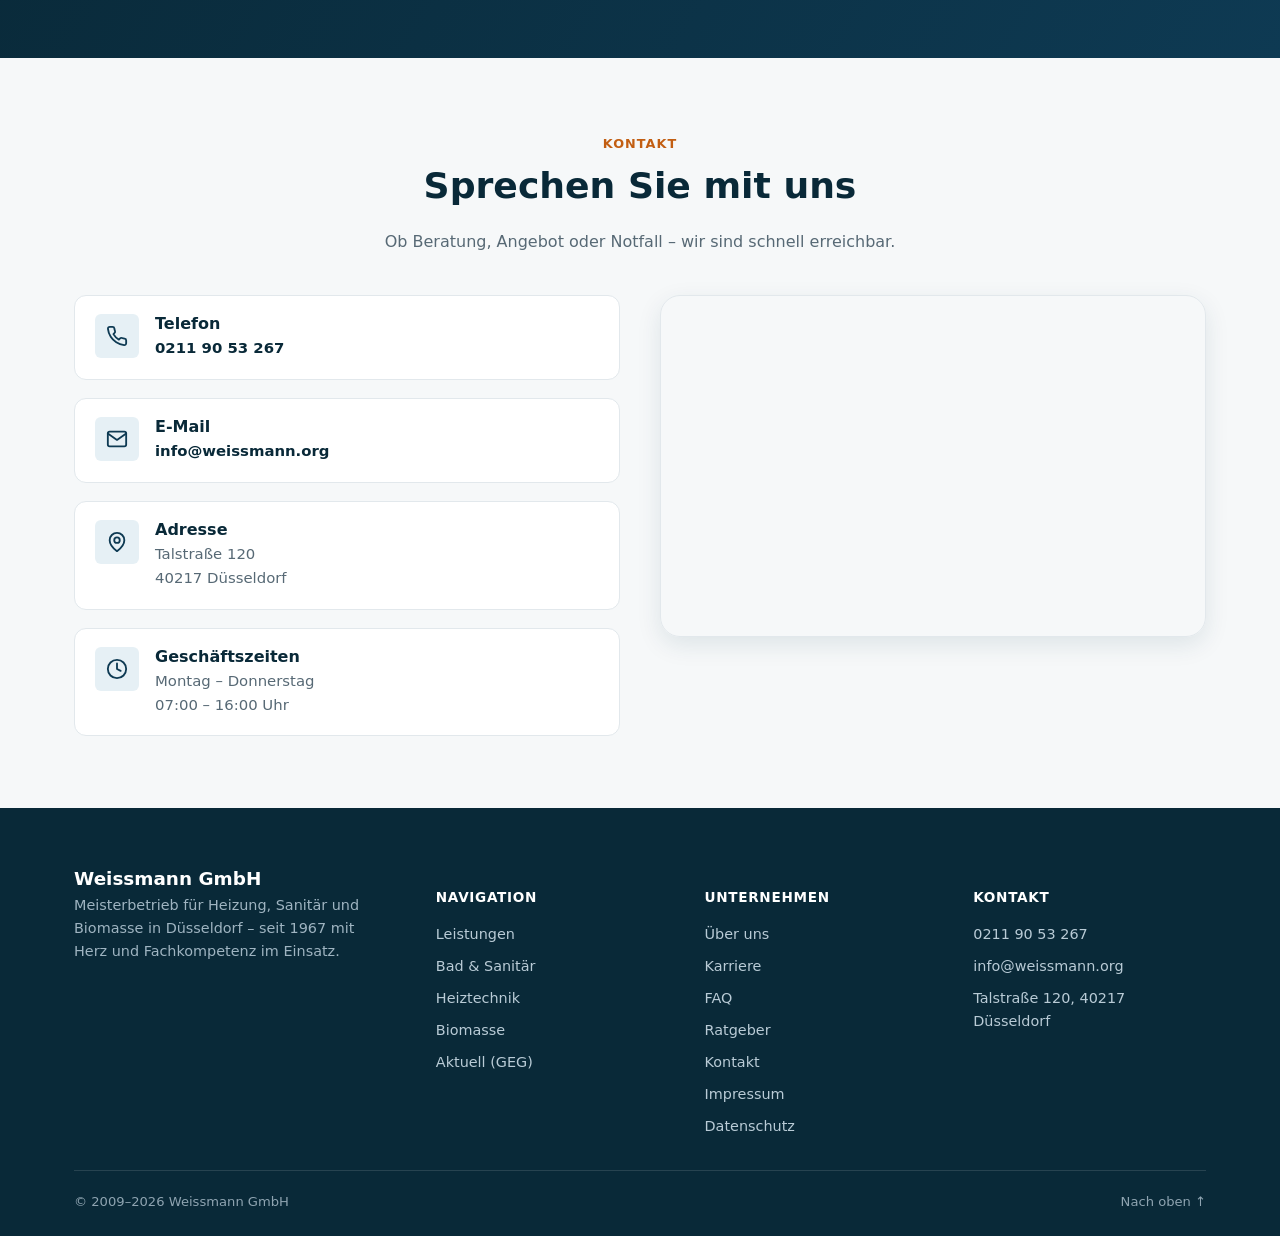
==== commit fd07c535: "Fix mobile nav layout, Karriere text wrapping, and clean up logo - Add flex-direction fix for dropdo" ====
--- a/index.html
+++ b/index.html
@@ -64,7 +64,7 @@
   <header class="site-header">
     <div class="container site-header__logo-row">
       <a href="#main-content" class="brand" aria-label="Weissmann GmbH – Startseite">
-        <img class="brand__logo" src="images/logo-original.jpg" width="739" height="89" alt="Weissmann GmbH – Meisterbetrieb | Wasser | Wärme | Biomasse" />
+        <img class="brand__logo" src="images/logo-clean.png" width="739" height="70" alt="Weissmann GmbH – Meisterbetrieb | Wasser | Wärme | Biomasse" />
       </a>
     </div>
   </header>
@@ -318,7 +318,7 @@
             <div class="fact"><strong>60:40</strong><span>Wasser-Propylenglykol-Gemisch als Wärmeträger</span></div>
           </div>
 
-          <p style="margin-top:24px;">Das Team Weissmann ist seit über 25 Jahren Fachmann in Planung und Einbau thermischer Solaranlagen für Warmwasser- und Heizungsunterstützung. Wir setzen auf bewährte Systemtechnik:</p>
+          <p style="margin-top:24px;">Das Team Weissmann ist ein Fachbetrieb mit langjähriger Erfahrung in Planung und Einbau thermischer Solaranlagen für Warmwasser- und Heizungsunterstützung. Wir setzen auf bewährte Systemtechnik:</p>
           <div class="geg-grid" style="margin-top:8px;">
             <div class="geg-card">
               <h4>VARIO fresh-nova</h4>
@@ -499,15 +499,15 @@
             <ul style="margin-bottom:0;">
               <li>
                 <svg viewBox="0 0 24 24" fill="none" stroke="currentColor" stroke-width="2" stroke-linecap="round" stroke-linejoin="round"><path d="M20 6 9 17l-5-5"/></svg>
-                <strong>4-Tage-Woche</strong>&nbsp;– mehr Zeit für das, was Ihnen wichtig ist
+                <span><strong>4-Tage-Woche</strong> – mehr Zeit für das, was Ihnen wichtig ist</span>
               </li>
               <li>
                 <svg viewBox="0 0 24 24" fill="none" stroke="currentColor" stroke-width="2" stroke-linecap="round" stroke-linejoin="round"><path d="M20 6 9 17l-5-5"/></svg>
-                <strong>Überdurchschnittliche Bezahlung</strong>&nbsp;– Ihre Leistung zahlt sich aus
+                <span><strong>Überdurchschnittliche Bezahlung</strong> – Ihre Leistung zahlt sich aus</span>
               </li>
               <li>
                 <svg viewBox="0 0 24 24" fill="none" stroke="currentColor" stroke-width="2" stroke-linecap="round" stroke-linejoin="round"><path d="M20 6 9 17l-5-5"/></svg>
-                <strong>Familienbetrieb</strong>&nbsp;– kurze Wege, direkter Kontakt, echtes Miteinander
+                <span><strong>Familienbetrieb</strong> – kurze Wege, direkter Kontakt, echtes Miteinander</span>
               </li>
             </ul>
           </div>
--- a/css/style.css
+++ b/css/style.css
@@ -162,7 +162,7 @@
 .brand__logo {
   width: 100%;
   height: auto;
-  aspect-ratio: 739 / 89;
+  aspect-ratio: 739 / 70;
   display: block;
 }
 .brand__name { font-weight: 800; font-size: 1.15rem; }
@@ -192,7 +192,11 @@
 .main-nav a:hover { background: var(--color-bg); text-decoration: none; color: var(--color-primary); }
 
 /* Dropdown / submenu items */
-.main-nav ul li.has-dropdown { position: relative; }
+.main-nav ul li.has-dropdown {
+  position: relative;
+  flex-direction: column;
+  align-items: flex-start;
+}
 .nav-parent {
   display: inline-flex;
   align-items: center;
@@ -776,7 +780,7 @@
     z-index: 200;
     overflow-y: auto;
   }
-  .main-nav.open { transform: translateX(0); }
+  .main-nav.open { transform: translateX(0) !important; }
   .main-nav ul { flex-direction: column; gap: 4px; }
   .main-nav a { display: block; padding: 14px 12px; font-size: 1.05rem; }
 
